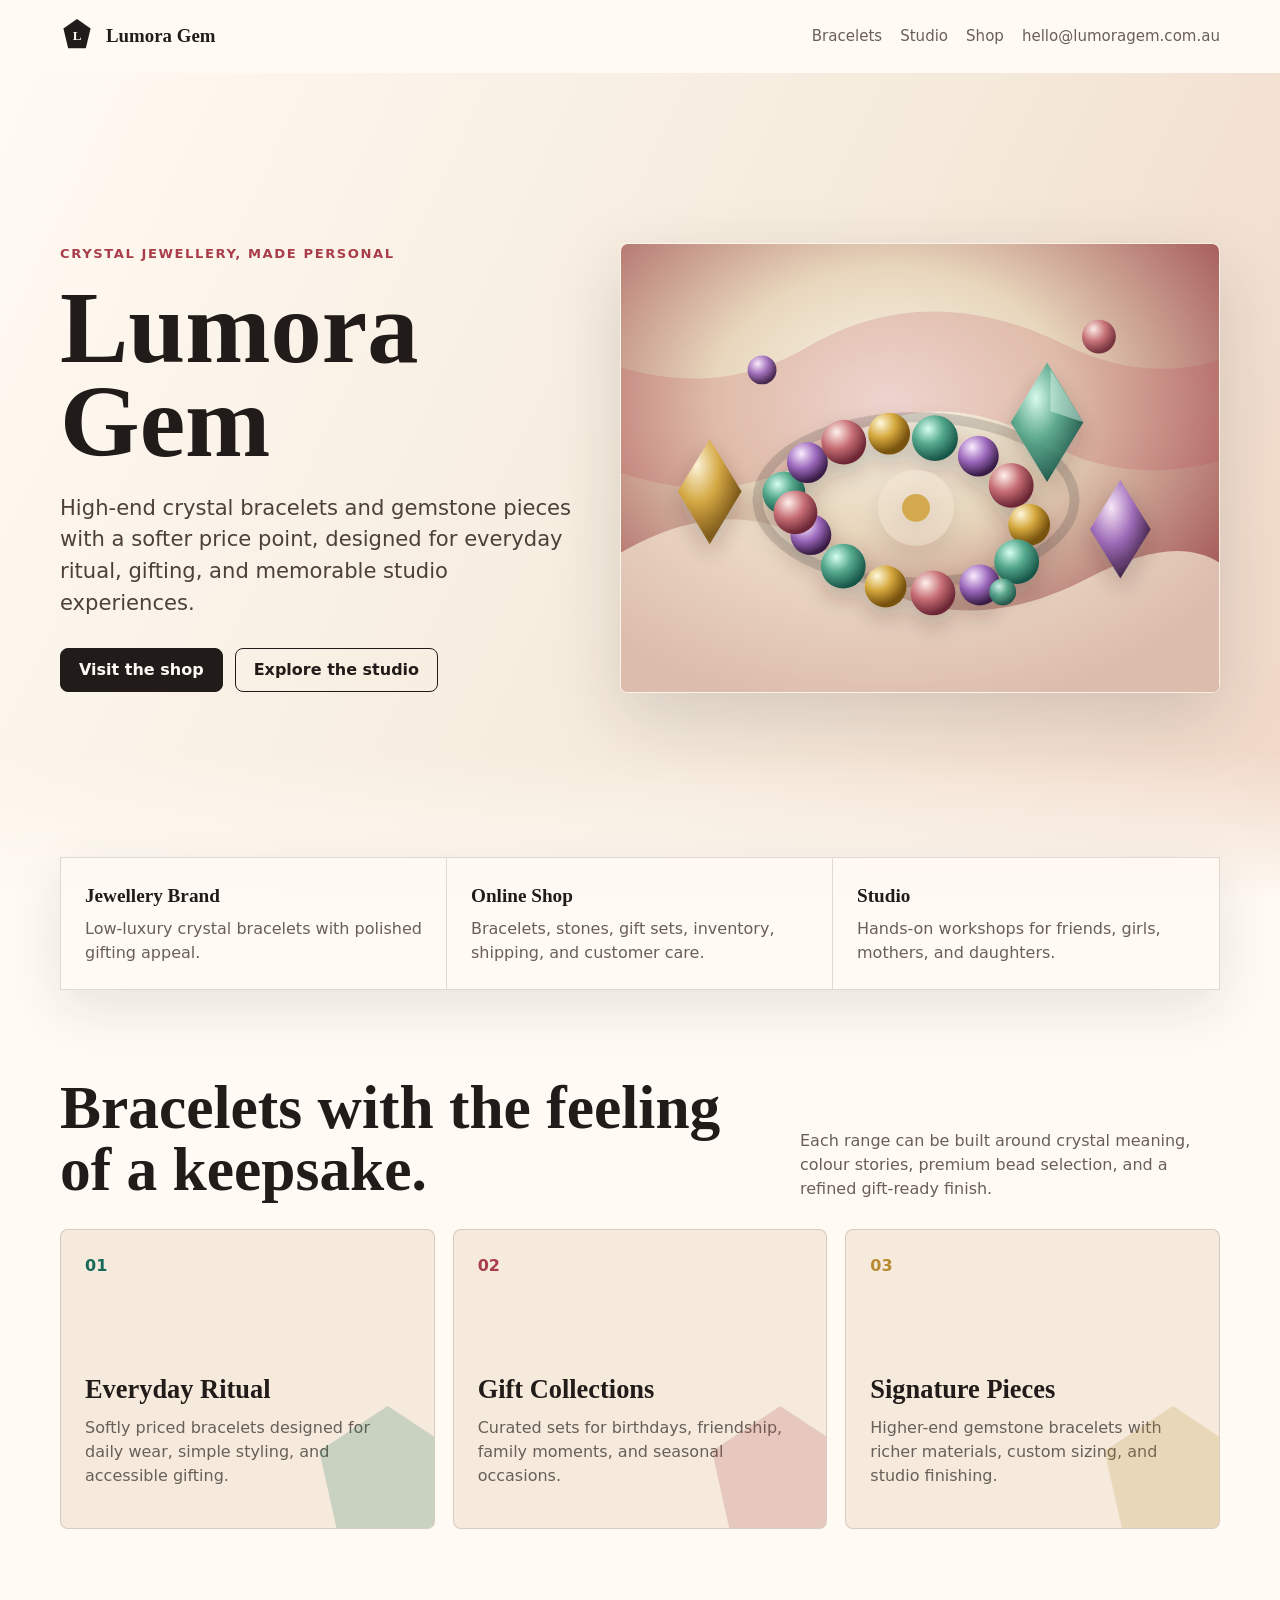
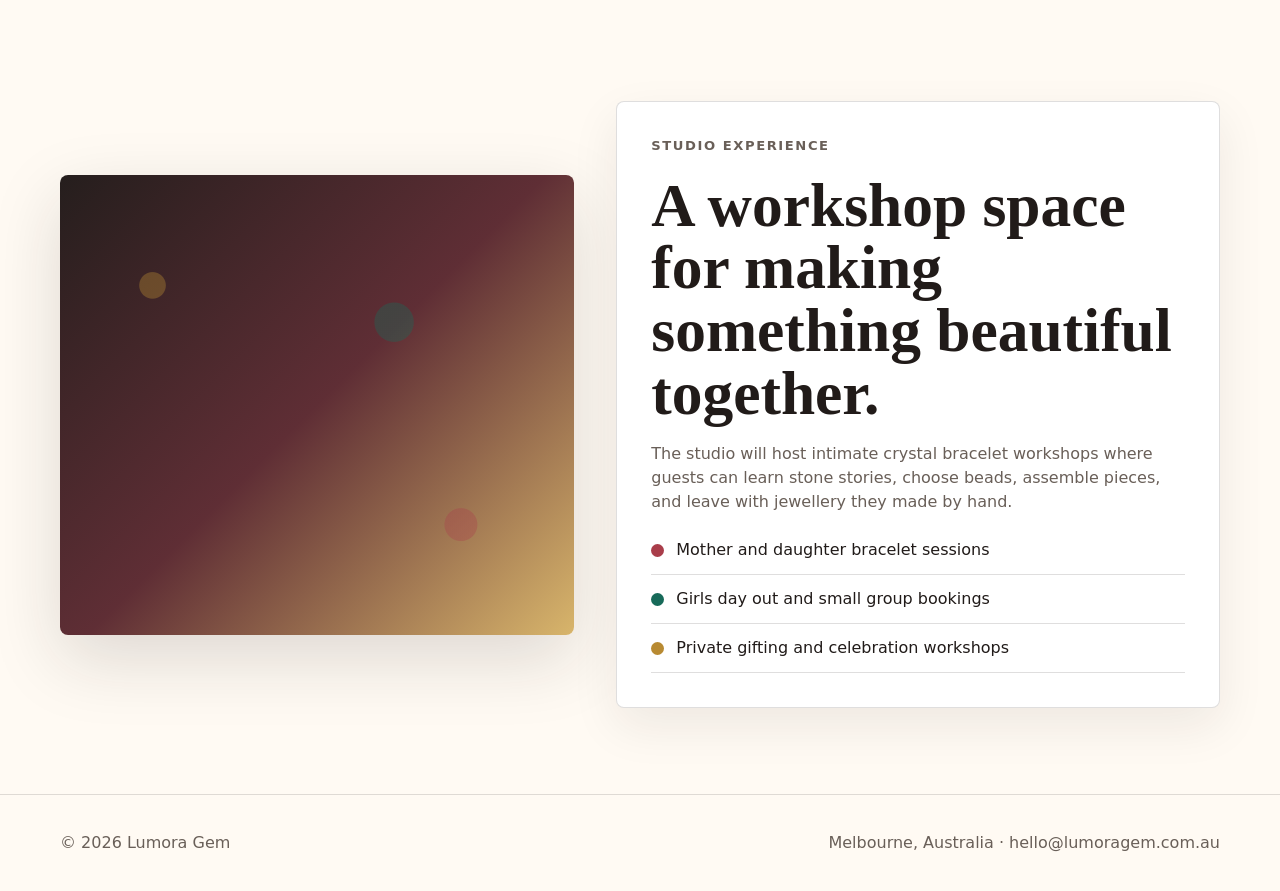
==== index.html @ 1166d008 "Create Lumora Gem static sites" ====
<!doctype html>
<html lang="en-AU">
  <head>
    <meta charset="utf-8">
    <meta name="viewport" content="width=device-width, initial-scale=1">
    <title>Lumora Gem | Crystal Bracelets and Gemstone Experiences</title>
    <meta name="description" content="Lumora Gem is a low-luxury crystal jewellery brand creating high-end crystal bracelets, gemstone gifts, and intimate studio experiences.">
    <link rel="canonical" href="https://lumoragem.com.au/">
    <meta property="og:title" content="Lumora Gem">
    <meta property="og:description" content="Crystal bracelets, gemstone gifts, and intimate studio experiences.">
    <meta property="og:type" content="website">
    <meta property="og:url" content="https://lumoragem.com.au/">
    <meta property="og:image" content="https://lumoragem.com.au/assets/lumora-visual.svg">
    <link rel="stylesheet" href="assets/site.css">
  </head>
  <body>
    <header class="site-header">
      <nav class="nav" aria-label="Primary navigation">
        <a class="brand" href="/">
          <span class="mark" aria-hidden="true">L</span>
          <span>Lumora Gem</span>
        </a>
        <div class="nav-links">
          <a href="#bracelets">Bracelets</a>
          <a href="#studio">Studio</a>
          <a href="https://shop.lumoragem.com.au">Shop</a>
          <a href="mailto:hello@lumoragem.com.au">hello@lumoragem.com.au</a>
        </div>
      </nav>
    </header>

    <main>
      <section class="hero">
        <div class="hero-inner">
          <div>
            <p class="eyebrow">Crystal jewellery, made personal</p>
            <h1>Lumora Gem</h1>
            <p class="lead">High-end crystal bracelets and gemstone pieces with a softer price point, designed for everyday ritual, gifting, and memorable studio experiences.</p>
            <div class="hero-actions">
              <a class="button" href="https://shop.lumoragem.com.au">Visit the shop</a>
              <a class="button secondary" href="https://studio.lumoragem.com.au">Explore the studio</a>
            </div>
          </div>
          <div class="hero-media" aria-label="Crystal bracelet visual">
            <img src="assets/lumora-visual.svg" alt="Crystal bracelets and gemstones arranged on silk">
          </div>
        </div>
      </section>

      <div class="feature-strip" aria-label="Business areas">
        <div class="feature">
          <strong>Jewellery Brand</strong>
          <span>Low-luxury crystal bracelets with polished gifting appeal.</span>
        </div>
        <div class="feature">
          <strong>Online Shop</strong>
          <span>Bracelets, stones, gift sets, inventory, shipping, and customer care.</span>
        </div>
        <div class="feature">
          <strong>Studio</strong>
          <span>Hands-on workshops for friends, girls, mothers, and daughters.</span>
        </div>
      </div>

      <section class="section" id="bracelets">
        <div class="section-header">
          <h2>Bracelets with the feeling of a keepsake.</h2>
          <p>Each range can be built around crystal meaning, colour stories, premium bead selection, and a refined gift-ready finish.</p>
        </div>
        <div class="grid-3">
          <article class="tile" style="--accent: var(--jade)">
            <span class="number">01</span>
            <div>
              <h3>Everyday Ritual</h3>
              <p>Softly priced bracelets designed for daily wear, simple styling, and accessible gifting.</p>
            </div>
          </article>
          <article class="tile" style="--accent: var(--rose)">
            <span class="number">02</span>
            <div>
              <h3>Gift Collections</h3>
              <p>Curated sets for birthdays, friendship, family moments, and seasonal occasions.</p>
            </div>
          </article>
          <article class="tile" style="--accent: var(--gold)">
            <span class="number">03</span>
            <div>
              <h3>Signature Pieces</h3>
              <p>Higher-end gemstone bracelets with richer materials, custom sizing, and studio finishing.</p>
            </div>
          </article>
        </div>
      </section>

      <section class="section split" id="studio">
        <div class="visual-band" aria-hidden="true"></div>
        <div class="panel">
          <p class="eyebrow">Studio experience</p>
          <h2>A workshop space for making something beautiful together.</h2>
          <p>The studio will host intimate crystal bracelet workshops where guests can learn stone stories, choose beads, assemble pieces, and leave with jewellery they made by hand.</p>
          <ul class="stone-list">
            <li><span class="dot" style="--accent: var(--rose)"></span>Mother and daughter bracelet sessions</li>
            <li><span class="dot" style="--accent: var(--jade)"></span>Girls day out and small group bookings</li>
            <li><span class="dot" style="--accent: var(--gold)"></span>Private gifting and celebration workshops</li>
          </ul>
        </div>
      </section>
    </main>

    <footer class="site-footer">
      <div class="footer-inner">
        <span>© 2026 Lumora Gem</span>
        <span>Melbourne, Australia · hello@lumoragem.com.au</span>
      </div>
    </footer>
  </body>
</html>
---- assets/site.css ----
:root {
  --ink: #211b19;
  --muted: #695f58;
  --paper: #fffaf3;
  --shell: #f5eadb;
  --rose: #a93d4a;
  --clay: #88473d;
  --jade: #176a59;
  --gold: #b88a32;
  --line: rgba(33, 27, 25, 0.14);
  --shadow: 0 24px 70px rgba(33, 27, 25, 0.15);
}

* {
  box-sizing: border-box;
}

html {
  scroll-behavior: smooth;
}

body {
  margin: 0;
  color: var(--ink);
  background: var(--paper);
  font-family: Inter, ui-sans-serif, system-ui, -apple-system, BlinkMacSystemFont, "Segoe UI", sans-serif;
  line-height: 1.5;
}

img {
  display: block;
  max-width: 100%;
}

a {
  color: inherit;
  text-decoration: none;
}

.site-header {
  position: sticky;
  top: 0;
  z-index: 10;
  border-bottom: 1px solid rgba(255, 250, 243, 0.45);
  background: rgba(255, 250, 243, 0.82);
  backdrop-filter: blur(18px);
}

.nav {
  width: min(1160px, calc(100% - 32px));
  min-height: 72px;
  margin: 0 auto;
  display: flex;
  align-items: center;
  justify-content: space-between;
  gap: 24px;
}

.brand {
  display: flex;
  align-items: center;
  gap: 12px;
  font-family: Georgia, "Times New Roman", serif;
  font-size: 1.18rem;
  letter-spacing: 0;
  font-weight: 700;
}

.mark {
  width: 34px;
  height: 34px;
  display: grid;
  place-items: center;
  color: var(--paper);
  background: var(--ink);
  clip-path: polygon(50% 0, 90% 28%, 76% 86%, 24% 86%, 10% 28%);
  font-size: 0.82rem;
}

.nav-links {
  display: flex;
  align-items: center;
  gap: 18px;
  color: var(--muted);
  font-size: 0.94rem;
}

.nav-links a:hover {
  color: var(--rose);
}

.button {
  min-height: 44px;
  display: inline-flex;
  align-items: center;
  justify-content: center;
  gap: 10px;
  padding: 0 18px;
  border: 1px solid var(--ink);
  border-radius: 8px;
  background: var(--ink);
  color: var(--paper);
  font-weight: 700;
  line-height: 1;
}

.button.secondary {
  background: transparent;
  color: var(--ink);
}

.button:hover {
  transform: translateY(-1px);
}

.hero {
  min-height: calc(100svh - 72px);
  display: grid;
  align-items: center;
  position: relative;
  overflow: hidden;
  background: linear-gradient(115deg, #fffaf3 0%, #f5eadb 58%, #f0d7c7 100%);
}

.hero::after {
  content: "";
  position: absolute;
  inset: auto 0 0;
  height: 18%;
  background: linear-gradient(180deg, rgba(255, 250, 243, 0), var(--paper));
  pointer-events: none;
}

.hero-inner {
  width: min(1160px, calc(100% - 32px));
  margin: 0 auto;
  display: grid;
  grid-template-columns: minmax(0, 0.92fr) minmax(320px, 1.08fr);
  gap: 48px;
  align-items: center;
  padding: 52px 0 90px;
  position: relative;
  z-index: 1;
}

.eyebrow {
  margin: 0 0 18px;
  color: var(--rose);
  font-size: 0.82rem;
  text-transform: uppercase;
  letter-spacing: 0.12em;
  font-weight: 800;
}

h1,
h2,
h3,
p {
  margin-top: 0;
}

h1 {
  max-width: 760px;
  margin-bottom: 22px;
  font-family: Georgia, "Times New Roman", serif;
  font-size: clamp(3.1rem, 8vw, 6.7rem);
  line-height: 0.92;
  letter-spacing: 0;
}

.lead {
  max-width: 650px;
  margin-bottom: 30px;
  color: #4d403b;
  font-size: clamp(1.06rem, 2vw, 1.32rem);
}

.hero-actions {
  display: flex;
  flex-wrap: wrap;
  gap: 12px;
}

.hero-media {
  align-self: stretch;
  min-height: 540px;
  display: grid;
  align-items: center;
  position: relative;
}

.hero-media img {
  width: 100%;
  border-radius: 8px;
  box-shadow: var(--shadow);
  border: 1px solid rgba(255, 250, 243, 0.62);
}

.feature-strip {
  width: min(1160px, calc(100% - 32px));
  margin: -44px auto 0;
  position: relative;
  z-index: 2;
  display: grid;
  grid-template-columns: repeat(3, minmax(0, 1fr));
  border: 1px solid var(--line);
  background: rgba(255, 250, 243, 0.92);
  box-shadow: 0 18px 54px rgba(33, 27, 25, 0.1);
}

.feature {
  padding: 24px;
  border-right: 1px solid var(--line);
}

.feature:last-child {
  border-right: 0;
}

.feature strong {
  display: block;
  margin-bottom: 6px;
  font-family: Georgia, "Times New Roman", serif;
  font-size: 1.2rem;
}

.feature span {
  color: var(--muted);
}

.section {
  width: min(1160px, calc(100% - 32px));
  margin: 0 auto;
  padding: 86px 0;
}

.section-header {
  display: flex;
  align-items: end;
  justify-content: space-between;
  gap: 24px;
  margin-bottom: 28px;
}

.section h2 {
  max-width: 720px;
  margin-bottom: 0;
  font-family: Georgia, "Times New Roman", serif;
  font-size: clamp(2rem, 4.8vw, 4rem);
  line-height: 1.02;
  letter-spacing: 0;
}

.section-header p {
  max-width: 420px;
  margin-bottom: 0;
  color: var(--muted);
}

.grid-3 {
  display: grid;
  grid-template-columns: repeat(3, minmax(0, 1fr));
  gap: 18px;
}

.tile {
  min-height: 300px;
  padding: 24px;
  border: 1px solid var(--line);
  border-radius: 8px;
  background: var(--shell);
  display: flex;
  flex-direction: column;
  justify-content: space-between;
  overflow: hidden;
  position: relative;
}

.tile::after {
  content: "";
  position: absolute;
  width: 180px;
  height: 180px;
  right: -44px;
  bottom: -58px;
  background: color-mix(in srgb, var(--accent), transparent 24%);
  clip-path: polygon(50% 0, 88% 25%, 73% 92%, 27% 92%, 12% 25%);
  opacity: 0.26;
}

.tile h3 {
  margin-bottom: 12px;
  font-family: Georgia, "Times New Roman", serif;
  font-size: 1.65rem;
  line-height: 1.05;
}

.tile p {
  color: var(--muted);
}

.tile .number {
  color: var(--accent);
  font-weight: 900;
}

.split {
  display: grid;
  grid-template-columns: 0.92fr 1.08fr;
  gap: 42px;
  align-items: center;
}

.panel {
  padding: 34px;
  border: 1px solid var(--line);
  border-radius: 8px;
  background: #ffffff;
  box-shadow: 0 18px 48px rgba(33, 27, 25, 0.08);
}

.panel h2 {
  margin-bottom: 18px;
}

.panel p,
.placeholder-copy p {
  color: var(--muted);
}

.stone-list {
  display: grid;
  gap: 12px;
  margin: 24px 0 0;
  padding: 0;
  list-style: none;
}

.stone-list li {
  display: flex;
  align-items: center;
  gap: 12px;
  padding-bottom: 12px;
  border-bottom: 1px solid var(--line);
}

.dot {
  width: 13px;
  height: 13px;
  flex: 0 0 13px;
  border-radius: 99px;
  background: var(--accent);
}

.visual-band {
  min-height: 460px;
  border-radius: 8px;
  background:
    radial-gradient(circle at 18% 24%, rgba(183, 138, 50, 0.38) 0 0.8rem, transparent 0.86rem),
    radial-gradient(circle at 65% 32%, rgba(23, 106, 89, 0.36) 0 1.2rem, transparent 1.26rem),
    radial-gradient(circle at 78% 76%, rgba(169, 61, 74, 0.34) 0 1rem, transparent 1.06rem),
    linear-gradient(135deg, #251e1d, #5f2e35 50%, #d8b56b);
  box-shadow: var(--shadow);
}

.placeholder-hero {
  min-height: 100svh;
  display: grid;
  align-items: center;
  background: linear-gradient(115deg, #fffaf3 0%, #f5eadb 52%, #efd3c0 100%);
}

.placeholder-inner {
  width: min(1120px, calc(100% - 32px));
  margin: 0 auto;
  display: grid;
  grid-template-columns: minmax(0, 1fr) minmax(320px, 0.95fr);
  gap: 46px;
  align-items: center;
  padding: 86px 0;
}

.placeholder-copy h1 {
  margin-bottom: 20px;
}

.status {
  display: inline-flex;
  align-items: center;
  gap: 10px;
  min-height: 38px;
  padding: 0 13px;
  border: 1px solid rgba(169, 61, 74, 0.24);
  border-radius: 999px;
  color: var(--rose);
  background: rgba(255, 250, 243, 0.72);
  font-weight: 800;
  font-size: 0.84rem;
  text-transform: uppercase;
  letter-spacing: 0.1em;
}

.coming-card {
  border: 1px solid var(--line);
  border-radius: 8px;
  background: rgba(255, 250, 243, 0.7);
  box-shadow: var(--shadow);
  overflow: hidden;
}

.coming-card img {
  width: 100%;
  aspect-ratio: 4 / 3;
  object-fit: cover;
}

.coming-card .caption {
  padding: 22px;
  color: var(--muted);
}

.site-footer {
  padding: 36px 0;
  border-top: 1px solid var(--line);
  color: var(--muted);
}

.footer-inner {
  width: min(1160px, calc(100% - 32px));
  margin: 0 auto;
  display: flex;
  justify-content: space-between;
  gap: 16px;
  flex-wrap: wrap;
}

@media (max-width: 860px) {
  .nav {
    min-height: 64px;
  }

  .nav-links {
    display: none;
  }

  .hero-inner,
  .placeholder-inner,
  .split {
    grid-template-columns: 1fr;
  }

  .hero {
    min-height: auto;
  }

  .hero-inner {
    padding: 44px 0 78px;
  }

  .hero-media {
    min-height: 0;
  }

  .feature-strip,
  .grid-3 {
    grid-template-columns: 1fr;
  }

  .feature {
    border-right: 0;
    border-bottom: 1px solid var(--line);
  }

  .feature:last-child {
    border-bottom: 0;
  }

  .section-header {
    display: block;
  }

  .section-header p {
    margin-top: 14px;
  }
}

@media (max-width: 520px) {
  .hero-actions,
  .button {
    width: 100%;
  }

  .section {
    padding: 64px 0;
  }

  .panel {
    padding: 24px;
  }
}
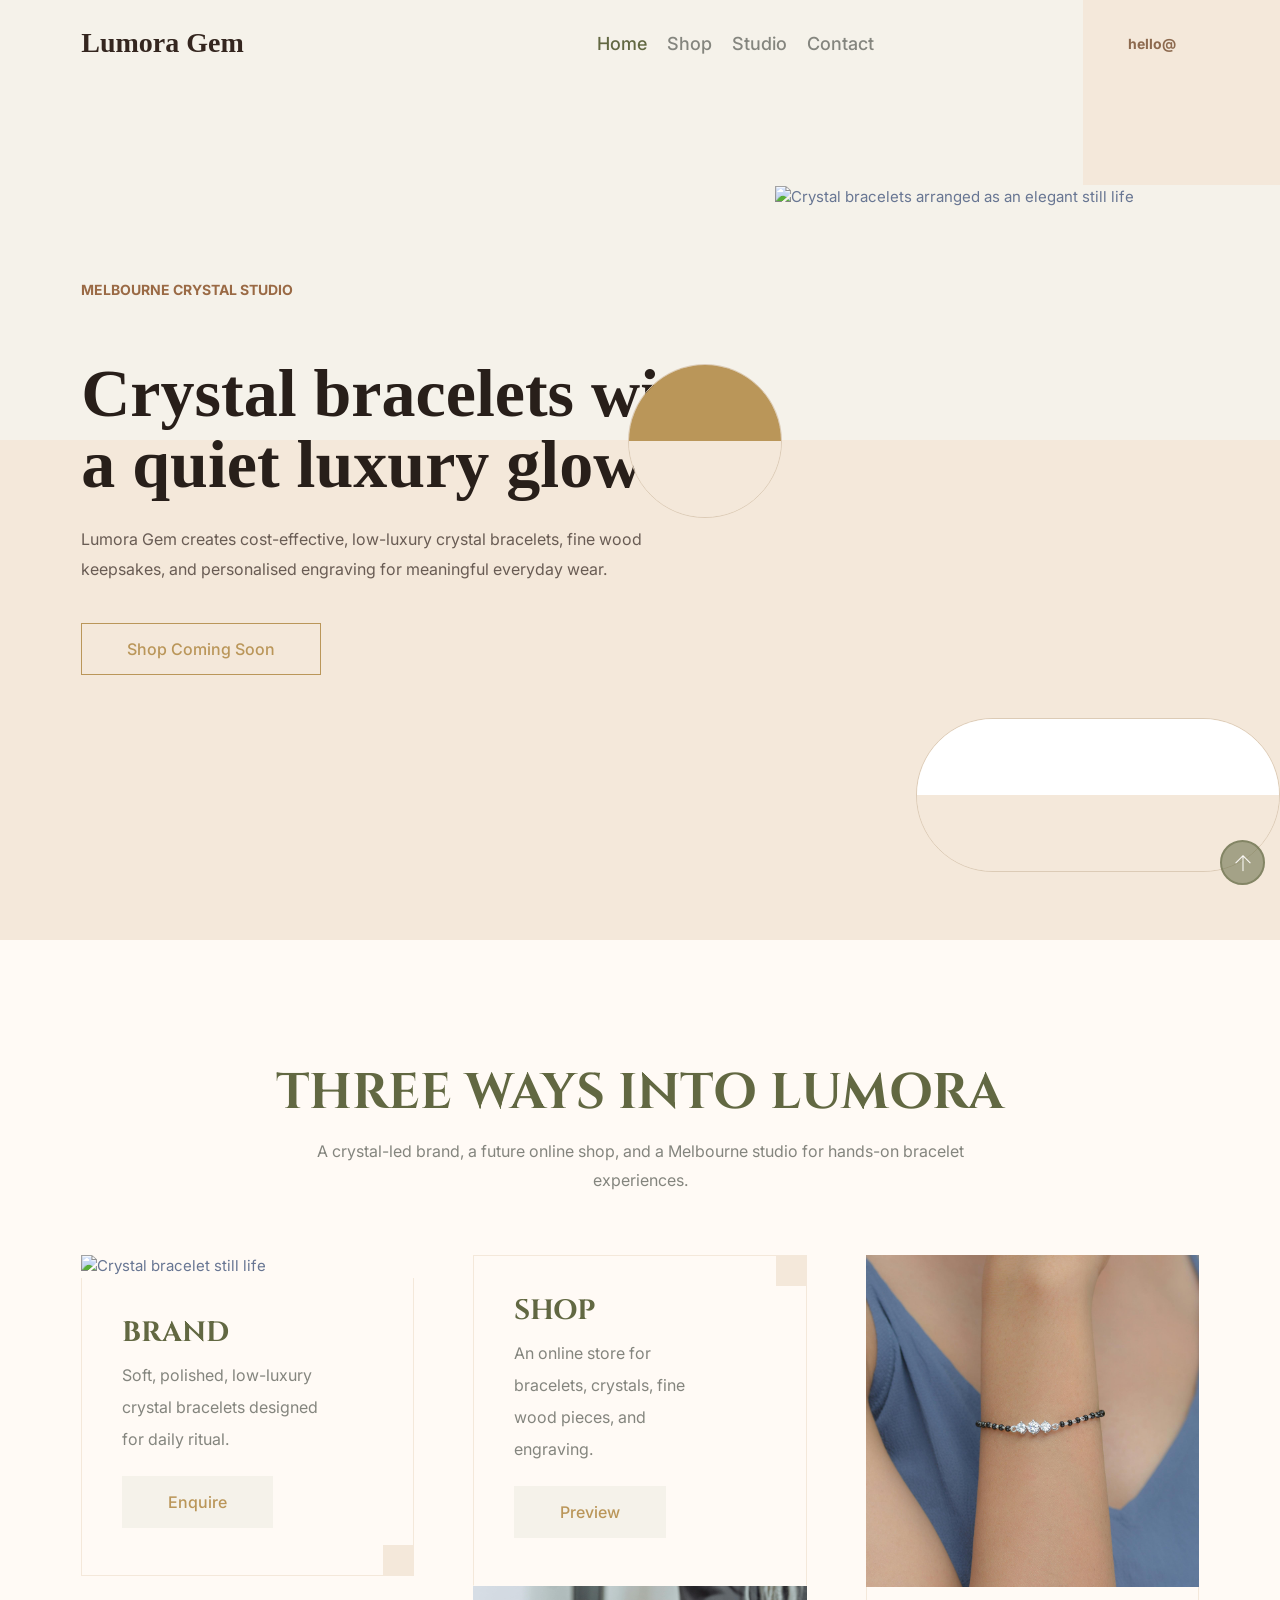
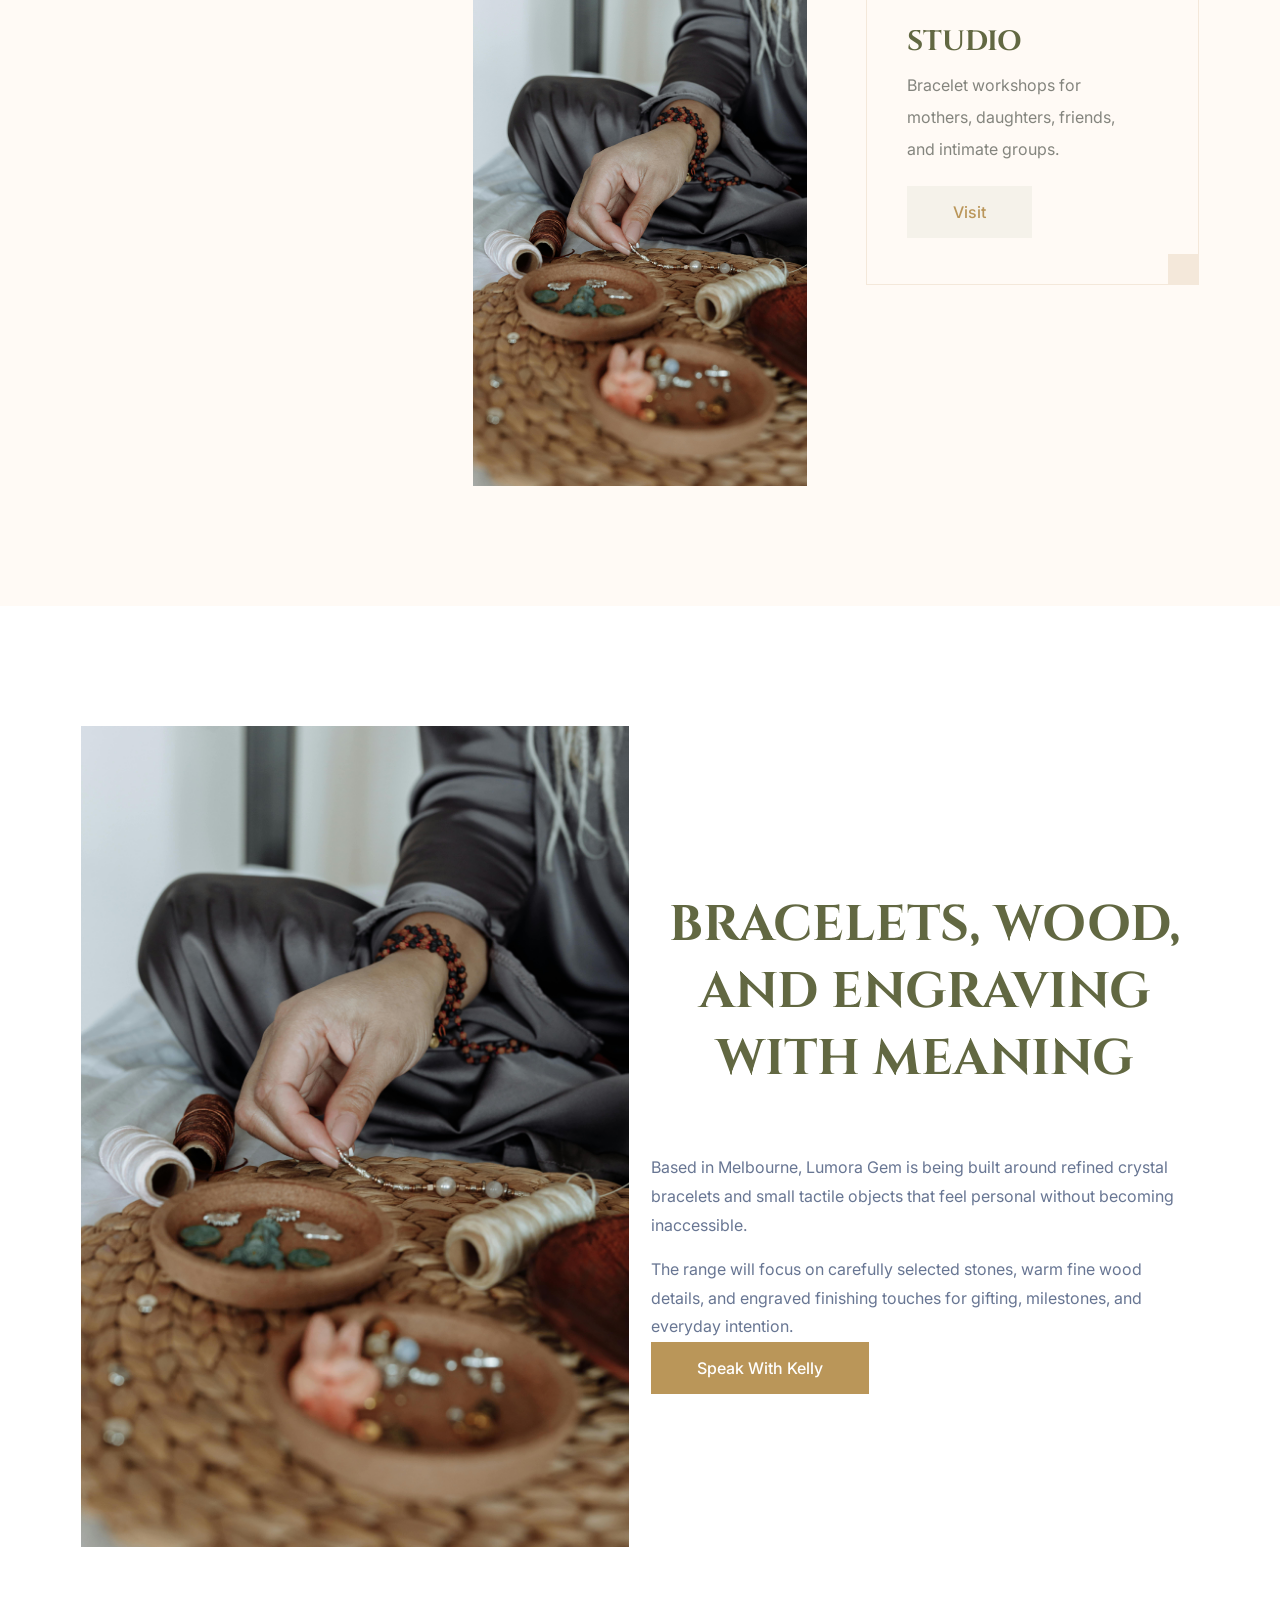
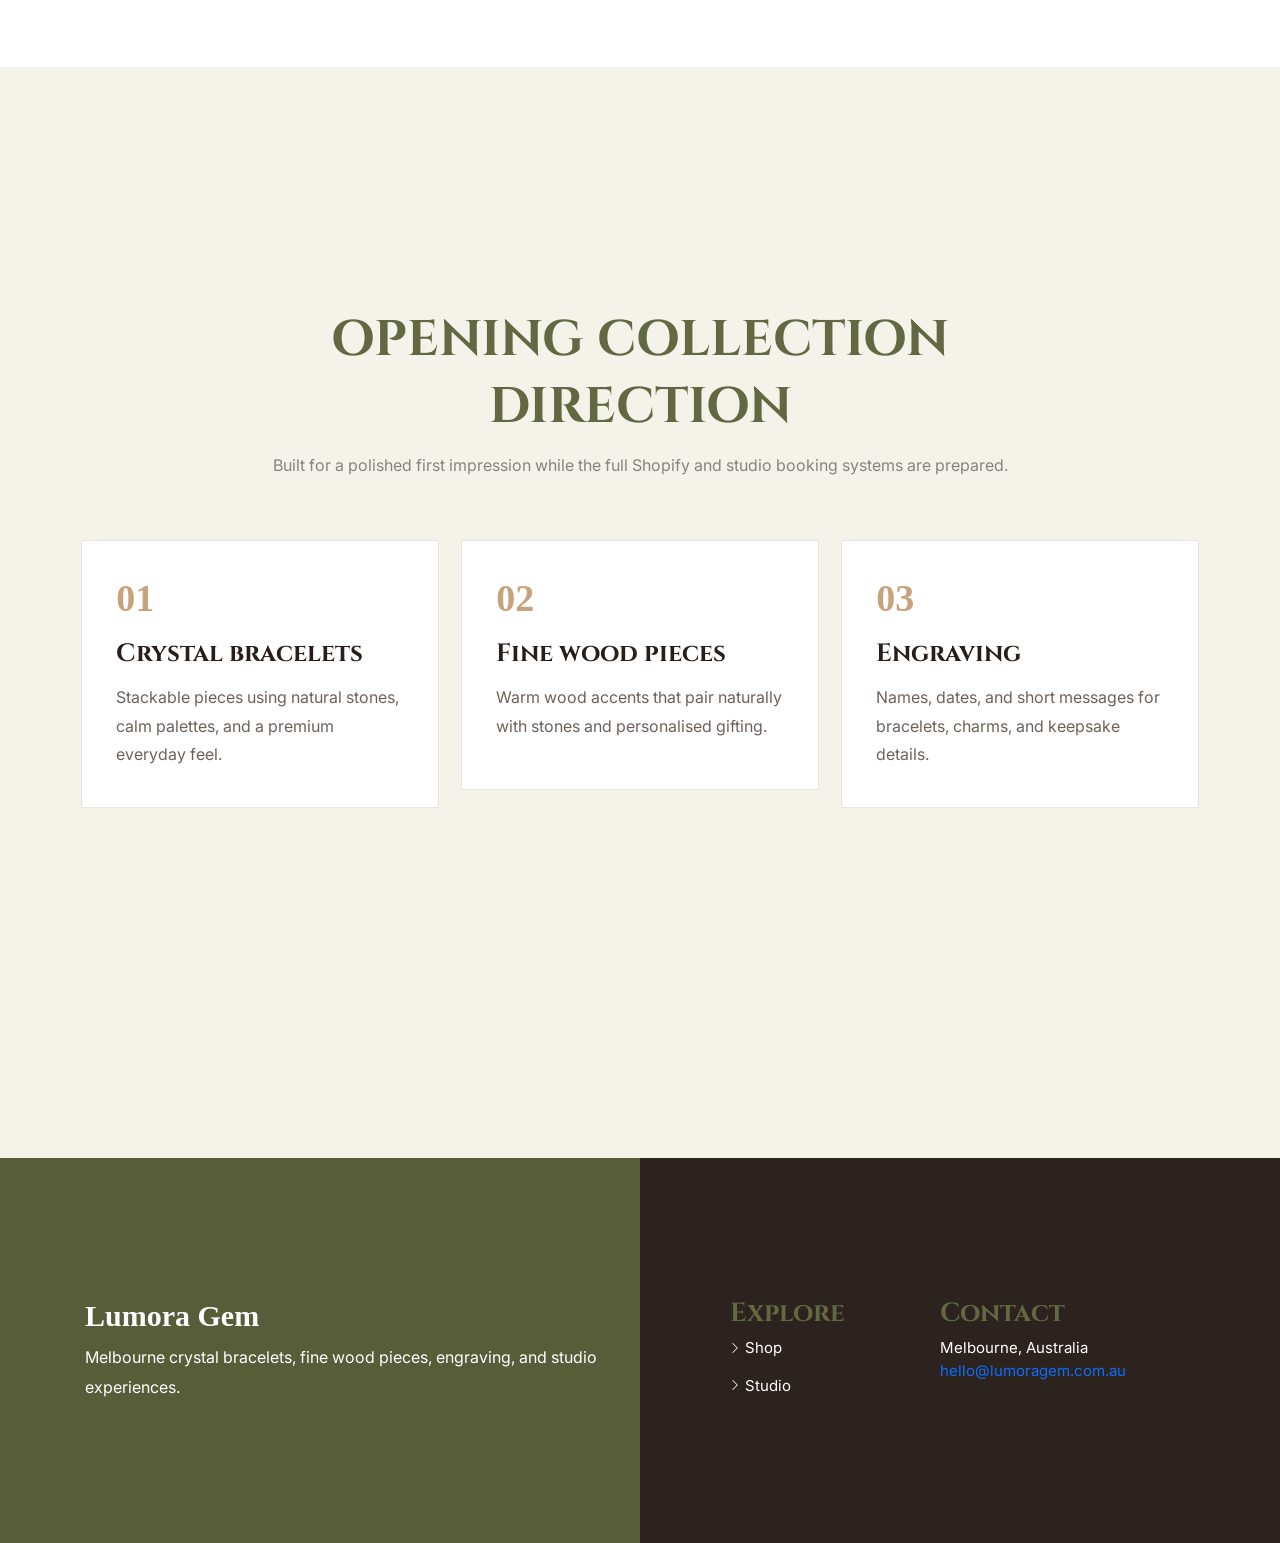
==== commit 9443e378: "Apply Jowenly Lumora landing page" ====
--- a/index.html
+++ b/index.html
@@ -1,117 +1,250 @@
-<!doctype html>
-<html lang="en-AU">
-  <head>
+<!DOCTYPE html>
+<html lang="en">
+
+<head>
     <meta charset="utf-8">
+    <meta http-equiv="X-UA-Compatible" content="IE=edge">
     <meta name="viewport" content="width=device-width, initial-scale=1">
-    <title>Lumora Gem | Crystal Bracelets and Gemstone Experiences</title>
-    <meta name="description" content="Lumora Gem is a low-luxury crystal jewellery brand creating high-end crystal bracelets, gemstone gifts, and intimate studio experiences.">
-    <link rel="canonical" href="https://lumoragem.com.au/">
-    <meta property="og:title" content="Lumora Gem">
-    <meta property="og:description" content="Crystal bracelets, gemstone gifts, and intimate studio experiences.">
-    <meta property="og:type" content="website">
-    <meta property="og:url" content="https://lumoragem.com.au/">
-    <meta property="og:image" content="https://lumoragem.com.au/assets/lumora-visual.svg">
-    <link rel="stylesheet" href="assets/site.css">
-  </head>
-  <body>
-    <header class="site-header">
-      <nav class="nav" aria-label="Primary navigation">
-        <a class="brand" href="/">
-          <span class="mark" aria-hidden="true">L</span>
-          <span>Lumora Gem</span>
-        </a>
-        <div class="nav-links">
-          <a href="#bracelets">Bracelets</a>
-          <a href="#studio">Studio</a>
-          <a href="https://shop.lumoragem.com.au">Shop</a>
-          <a href="mailto:hello@lumoragem.com.au">hello@lumoragem.com.au</a>
-        </div>
-      </nav>
-    </header>
-
-    <main>
-      <section class="hero">
-        <div class="hero-inner">
-          <div>
-            <p class="eyebrow">Crystal jewellery, made personal</p>
-            <h1>Lumora Gem</h1>
-            <p class="lead">High-end crystal bracelets and gemstone pieces with a softer price point, designed for everyday ritual, gifting, and memorable studio experiences.</p>
-            <div class="hero-actions">
-              <a class="button" href="https://shop.lumoragem.com.au">Visit the shop</a>
-              <a class="button secondary" href="https://studio.lumoragem.com.au">Explore the studio</a>
-            </div>
-          </div>
-          <div class="hero-media" aria-label="Crystal bracelet visual">
-            <img src="assets/lumora-visual.svg" alt="Crystal bracelets and gemstones arranged on silk">
-          </div>
-        </div>
-      </section>
-
-      <div class="feature-strip" aria-label="Business areas">
-        <div class="feature">
-          <strong>Jewellery Brand</strong>
-          <span>Low-luxury crystal bracelets with polished gifting appeal.</span>
-        </div>
-        <div class="feature">
-          <strong>Online Shop</strong>
-          <span>Bracelets, stones, gift sets, inventory, shipping, and customer care.</span>
-        </div>
-        <div class="feature">
-          <strong>Studio</strong>
-          <span>Hands-on workshops for friends, girls, mothers, and daughters.</span>
-        </div>
-      </div>
-
-      <section class="section" id="bracelets">
-        <div class="section-header">
-          <h2>Bracelets with the feeling of a keepsake.</h2>
-          <p>Each range can be built around crystal meaning, colour stories, premium bead selection, and a refined gift-ready finish.</p>
-        </div>
-        <div class="grid-3">
-          <article class="tile" style="--accent: var(--jade)">
-            <span class="number">01</span>
-            <div>
-              <h3>Everyday Ritual</h3>
-              <p>Softly priced bracelets designed for daily wear, simple styling, and accessible gifting.</p>
-            </div>
-          </article>
-          <article class="tile" style="--accent: var(--rose)">
-            <span class="number">02</span>
-            <div>
-              <h3>Gift Collections</h3>
-              <p>Curated sets for birthdays, friendship, family moments, and seasonal occasions.</p>
-            </div>
-          </article>
-          <article class="tile" style="--accent: var(--gold)">
-            <span class="number">03</span>
-            <div>
-              <h3>Signature Pieces</h3>
-              <p>Higher-end gemstone bracelets with richer materials, custom sizing, and studio finishing.</p>
-            </div>
-          </article>
-        </div>
-      </section>
-
-      <section class="section split" id="studio">
-        <div class="visual-band" aria-hidden="true"></div>
-        <div class="panel">
-          <p class="eyebrow">Studio experience</p>
-          <h2>A workshop space for making something beautiful together.</h2>
-          <p>The studio will host intimate crystal bracelet workshops where guests can learn stone stories, choose beads, assemble pieces, and leave with jewellery they made by hand.</p>
-          <ul class="stone-list">
-            <li><span class="dot" style="--accent: var(--rose)"></span>Mother and daughter bracelet sessions</li>
-            <li><span class="dot" style="--accent: var(--jade)"></span>Girls day out and small group bookings</li>
-            <li><span class="dot" style="--accent: var(--gold)"></span>Private gifting and celebration workshops</li>
-          </ul>
-        </div>
-      </section>
-    </main>
-
-    <footer class="site-footer">
-      <div class="footer-inner">
-        <span>© 2026 Lumora Gem</span>
-        <span>Melbourne, Australia · hello@lumoragem.com.au</span>
-      </div>
-    </footer>
-  </body>
+    <meta name="description" content="Lumora Gem is a Melbourne crystal bracelet and gemstone studio creating low-luxury bracelets, fine wood pieces, and personalised engraving.">
+    <link rel="shortcut icon" type="image/png" href="assets/images/favicon.png">
+    <title>Lumora Gem | Melbourne Crystal Bracelets</title>
+    <link href="assets/css/themify-icons.css" rel="stylesheet">
+    <link href="assets/css/flaticon_jowenly.css" rel="stylesheet">
+    <link href="assets/css/bootstrap.min.css" rel="stylesheet">
+    <link href="assets/css/animate.css" rel="stylesheet">
+    <link href="assets/css/owl.carousel.css" rel="stylesheet">
+    <link href="assets/css/owl.theme.css" rel="stylesheet">
+    <link href="assets/css/slick.css" rel="stylesheet">
+    <link href="assets/css/slick-theme.css" rel="stylesheet">
+    <link href="assets/css/swiper.min.css" rel="stylesheet">
+    <link href="assets/css/owl.transitions.css" rel="stylesheet">
+    <link href="assets/css/jquery.fancybox.css" rel="stylesheet">
+    <link href="assets/css/odometer-theme-default.css" rel="stylesheet">
+    <link href="assets/sass/style.css" rel="stylesheet">
+    <link href="assets/css/lumora-custom.css" rel="stylesheet">
+</head>
+
+<body>
+    <div class="page-wrapper lumora-page">
+        <header id="header">
+            <div class="wpo-site-header">
+                <nav class="navigation navbar navbar-expand-lg navbar-light">
+                    <div class="container">
+                        <div class="row align-items-center">
+                            <div class="col-lg-3 col-md-3 col-3 d-lg-none dl-block">
+                                <div class="mobail-menu">
+                                    <button type="button" class="navbar-toggler open-btn">
+                                        <span class="sr-only">Toggle navigation</span>
+                                        <span class="icon-bar first-angle"></span>
+                                        <span class="icon-bar middle-angle"></span>
+                                        <span class="icon-bar last-angle"></span>
+                                    </button>
+                                </div>
+                            </div>
+                            <div class="col-lg-3 col-md-6 col-6">
+                                <div class="navbar-header">
+                                    <a class="navbar-brand lumora-brand" href="/">Lumora Gem</a>
+                                </div>
+                            </div>
+                            <div class="col-lg-7 col-md-1 col-1">
+                                <div id="navbar" class="collapse navbar-collapse navigation-holder">
+                                    <button class="menu-close"><i class="ti-close"></i></button>
+                                    <ul class="nav navbar-nav mb-2 mb-lg-0">
+                                        <li><a class="active" href="/">Home</a></li>
+                                        <li><a href="https://shop.lumoragem.com.au">Shop</a></li>
+                                        <li><a href="https://studio.lumoragem.com.au">Studio</a></li>
+                                        <li><a href="mailto:hello@lumoragem.com.au">Contact</a></li>
+                                    </ul>
+                                </div>
+                            </div>
+                            <div class="col-lg-2 col-md-2 col-2">
+                                <div class="header-right">
+                                    <a class="lumora-header-link" href="mailto:hello@lumoragem.com.au">hello@</a>
+                                </div>
+                            </div>
+                        </div>
+                    </div>
+                </nav>
+            </div>
+        </header>
+
+        <section class="static-hero lumora-hero">
+            <div class="hero-inner">
+                <div class="container">
+                    <div class="hero-content">
+                        <span class="lumora-kicker">Melbourne crystal studio</span>
+                        <h1 class="title">Crystal bracelets with a quiet luxury glow</h1>
+                        <p>Lumora Gem creates cost-effective, low-luxury crystal bracelets, fine wood keepsakes, and personalised engraving for meaningful everyday wear.</p>
+                        <a href="https://shop.lumoragem.com.au" class="theme-btn">Shop coming soon</a>
+                    </div>
+                    <div class="hero-img">
+                        <div class="image">
+                            <img src="assets/images/lumora/hero.jpg" alt="Crystal bracelets arranged as an elegant still life">
+                        </div>
+                        <div class="shape-box-on"></div>
+                        <div class="shape-box-two"></div>
+                    </div>
+                </div>
+            </div>
+            <div class="sider-img-on">
+                <img src="assets/images/lumora/blue.jpg" alt="Blue natural stone bracelet">
+            </div>
+            <div class="sider-img-two">
+                <img src="assets/images/lumora/wrist.jpg" alt="Woman wearing stacked bracelets">
+            </div>
+        </section>
+
+        <section class="wpo-collection-section section-padding">
+            <div class="container">
+                <div class="row justify-content-center">
+                    <div class="col-lg-8 col-12">
+                        <div class="wpo-section-title">
+                            <h2>Three ways into Lumora</h2>
+                            <p>A crystal-led brand, a future online shop, and a Melbourne studio for hands-on bracelet experiences.</p>
+                        </div>
+                    </div>
+                </div>
+                <div class="collection-wrap">
+                    <div class="row">
+                        <div class="col col-lg-4 col-md-6 col-12">
+                            <div class="collection-item">
+                                <div class="images">
+                                    <img src="assets/images/lumora/hero.jpg" alt="Crystal bracelet still life">
+                                </div>
+                                <div class="content">
+                                    <h2><a href="/">Brand</a></h2>
+                                    <p>Soft, polished, low-luxury crystal bracelets designed for daily ritual.</p>
+                                    <a href="mailto:hello@lumoragem.com.au" class="theme-btn">Enquire</a>
+                                </div>
+                            </div>
+                        </div>
+                        <div class="col col-lg-4 col-md-6 col-12">
+                            <div class="collection-item">
+                                <div class="content">
+                                    <h2><a href="https://shop.lumoragem.com.au">Shop</a></h2>
+                                    <p>An online store for bracelets, crystals, fine wood pieces, and engraving.</p>
+                                    <a href="https://shop.lumoragem.com.au" class="theme-btn">Preview</a>
+                                </div>
+                                <div class="images">
+                                    <img src="assets/images/lumora/blue.jpg" alt="Natural stone bracelet">
+                                </div>
+                            </div>
+                        </div>
+                        <div class="col col-lg-4 col-md-6 col-12">
+                            <div class="collection-item">
+                                <div class="images">
+                                    <img src="assets/images/lumora/wrist.jpg" alt="Bracelets worn on a wrist">
+                                </div>
+                                <div class="content">
+                                    <h2><a href="https://studio.lumoragem.com.au">Studio</a></h2>
+                                    <p>Bracelet workshops for mothers, daughters, friends, and intimate groups.</p>
+                                    <a href="https://studio.lumoragem.com.au" class="theme-btn">Visit</a>
+                                </div>
+                            </div>
+                        </div>
+                    </div>
+                </div>
+            </div>
+        </section>
+
+        <section class="wpo-about-section section-padding lumora-about">
+            <div class="container">
+                <div class="row align-items-center">
+                    <div class="col-lg-6 col-12">
+                        <div class="wpo-about-img">
+                            <img src="assets/images/lumora/blue.jpg" alt="Handmade natural stone bracelet">
+                        </div>
+                    </div>
+                    <div class="col-lg-6 col-12">
+                        <div class="wpo-about-text">
+                            <div class="wpo-section-title">
+                                <h2>Bracelets, wood, and engraving with meaning</h2>
+                            </div>
+                            <p>Based in Melbourne, Lumora Gem is being built around refined crystal bracelets and small tactile objects that feel personal without becoming inaccessible.</p>
+                            <p>The range will focus on carefully selected stones, warm fine wood details, and engraved finishing touches for gifting, milestones, and everyday intention.</p>
+                            <a href="mailto:kelly@lumoragem.com.au" class="theme-btn">Speak with Kelly</a>
+                        </div>
+                    </div>
+                </div>
+            </div>
+        </section>
+
+        <section class="wpo-new-arrival-section section-padding lumora-notes">
+            <div class="container">
+                <div class="row justify-content-center">
+                    <div class="col-lg-8 col-12">
+                        <div class="wpo-section-title">
+                            <h2>Opening collection direction</h2>
+                            <p>Built for a polished first impression while the full Shopify and studio booking systems are prepared.</p>
+                        </div>
+                    </div>
+                </div>
+                <div class="row">
+                    <div class="col-lg-4 col-md-6 col-12">
+                        <div class="lumora-note">
+                            <span>01</span>
+                            <h3>Crystal bracelets</h3>
+                            <p>Stackable pieces using natural stones, calm palettes, and a premium everyday feel.</p>
+                        </div>
+                    </div>
+                    <div class="col-lg-4 col-md-6 col-12">
+                        <div class="lumora-note">
+                            <span>02</span>
+                            <h3>Fine wood pieces</h3>
+                            <p>Warm wood accents that pair naturally with stones and personalised gifting.</p>
+                        </div>
+                    </div>
+                    <div class="col-lg-4 col-md-6 col-12">
+                        <div class="lumora-note">
+                            <span>03</span>
+                            <h3>Engraving</h3>
+                            <p>Names, dates, and short messages for bracelets, charms, and keepsake details.</p>
+                        </div>
+                    </div>
+                </div>
+            </div>
+        </section>
+
+        <footer class="wpo-site-footer lumora-footer">
+            <div class="wpo-upper-footer">
+                <div class="container">
+                    <div class="row">
+                        <div class="col col-lg-6 col-md-6 col-12">
+                            <div class="widget about-widget">
+                                <h2 class="lumora-footer-brand">Lumora Gem</h2>
+                                <p>Melbourne crystal bracelets, fine wood pieces, engraving, and studio experiences.</p>
+                            </div>
+                        </div>
+                        <div class="col col-lg-3 col-md-6 col-12">
+                            <div class="widget link-widget">
+                                <h3>Explore</h3>
+                                <ul>
+                                    <li><a href="https://shop.lumoragem.com.au">Shop</a></li>
+                                    <li><a href="https://studio.lumoragem.com.au">Studio</a></li>
+                                </ul>
+                            </div>
+                        </div>
+                        <div class="col col-lg-3 col-md-6 col-12">
+                            <div class="widget wpo-contact-widget">
+                                <h3>Contact</h3>
+                                <ul>
+                                    <li>Melbourne, Australia</li>
+                                    <li><a href="mailto:hello@lumoragem.com.au">hello@lumoragem.com.au</a></li>
+                                </ul>
+                            </div>
+                        </div>
+                    </div>
+                </div>
+            </div>
+        </footer>
+    </div>
+
+    <script src="assets/js/jquery.min.js"></script>
+    <script src="assets/js/bootstrap.bundle.min.js"></script>
+    <script src="assets/js/modernizr.custom.js"></script>
+    <script src="assets/js/jquery.dlmenu.js"></script>
+    <script src="assets/js/jquery-plugin-collection.js"></script>
+    <script src="assets/js/script.js"></script>
+</body>
+
 </html>
--- a/assets/css/themify-icons.css
+++ b/assets/css/themify-icons.css
@@ -0,0 +1,1081 @@
+@font-face {
+	font-family: 'themify';
+	src:url('../fonts/themify.eot?-fvbane');
+	src:url('../fonts/themify.eot?#iefix-fvbane') format('embedded-opentype'),
+		url('../fonts/themify.woff?-fvbane') format('woff'),
+		url('../fonts/themify.ttf?-fvbane') format('truetype'),
+		url('../fonts/themify.svg?-fvbane#themify') format('svg');
+	font-weight: normal;
+	font-style: normal;
+}
+
+[class^="ti-"], [class*=" ti-"] {
+	font-family: 'themify';
+	speak: none;
+	font-style: normal;
+	font-weight: normal;
+	font-variant: normal;
+	text-transform: none;
+	line-height: 1;
+
+	/* Better Font Rendering =========== */
+	-webkit-font-smoothing: antialiased;
+	-moz-osx-font-smoothing: grayscale;
+}
+
+.ti-wand:before {
+	content: "\e600";
+}
+.ti-volume:before {
+	content: "\e601";
+}
+.ti-user:before {
+	content: "\e602";
+}
+.ti-unlock:before {
+	content: "\e603";
+}
+.ti-unlink:before {
+	content: "\e604";
+}
+.ti-trash:before {
+	content: "\e605";
+}
+.ti-thought:before {
+	content: "\e606";
+}
+.ti-target:before {
+	content: "\e607";
+}
+.ti-tag:before {
+	content: "\e608";
+}
+.ti-tablet:before {
+	content: "\e609";
+}
+.ti-star:before {
+	content: "\e60a";
+}
+.ti-spray:before {
+	content: "\e60b";
+}
+.ti-signal:before {
+	content: "\e60c";
+}
+.ti-shopping-cart:before {
+	content: "\e60d";
+}
+.ti-shopping-cart-full:before {
+	content: "\e60e";
+}
+.ti-settings:before {
+	content: "\e60f";
+}
+.ti-search:before {
+	content: "\e610";
+}
+.ti-zoom-in:before {
+	content: "\e611";
+}
+.ti-zoom-out:before {
+	content: "\e612";
+}
+.ti-cut:before {
+	content: "\e613";
+}
+.ti-ruler:before {
+	content: "\e614";
+}
+.ti-ruler-pencil:before {
+	content: "\e615";
+}
+.ti-ruler-alt:before {
+	content: "\e616";
+}
+.ti-bookmark:before {
+	content: "\e617";
+}
+.ti-bookmark-alt:before {
+	content: "\e618";
+}
+.ti-reload:before {
+	content: "\e619";
+}
+.ti-plus:before {
+	content: "\e61a";
+}
+.ti-pin:before {
+	content: "\e61b";
+}
+.ti-pencil:before {
+	content: "\e61c";
+}
+.ti-pencil-alt:before {
+	content: "\e61d";
+}
+.ti-paint-roller:before {
+	content: "\e61e";
+}
+.ti-paint-bucket:before {
+	content: "\e61f";
+}
+.ti-na:before {
+	content: "\e620";
+}
+.ti-mobile:before {
+	content: "\e621";
+}
+.ti-minus:before {
+	content: "\e622";
+}
+.ti-medall:before {
+	content: "\e623";
+}
+.ti-medall-alt:before {
+	content: "\e624";
+}
+.ti-marker:before {
+	content: "\e625";
+}
+.ti-marker-alt:before {
+	content: "\e626";
+}
+.ti-arrow-up:before {
+	content: "\e627";
+}
+.ti-arrow-right:before {
+	content: "\e628";
+}
+.ti-arrow-left:before {
+	content: "\e629";
+}
+.ti-arrow-down:before {
+	content: "\e62a";
+}
+.ti-lock:before {
+	content: "\e62b";
+}
+.ti-location-arrow:before {
+	content: "\e62c";
+}
+.ti-link:before {
+	content: "\e62d";
+}
+.ti-layout:before {
+	content: "\e62e";
+}
+.ti-layers:before {
+	content: "\e62f";
+}
+.ti-layers-alt:before {
+	content: "\e630";
+}
+.ti-key:before {
+	content: "\e631";
+}
+.ti-import:before {
+	content: "\e632";
+}
+.ti-image:before {
+	content: "\e633";
+}
+.ti-heart:before {
+	content: "\e634";
+}
+.ti-heart-broken:before {
+	content: "\e635";
+}
+.ti-hand-stop:before {
+	content: "\e636";
+}
+.ti-hand-open:before {
+	content: "\e637";
+}
+.ti-hand-drag:before {
+	content: "\e638";
+}
+.ti-folder:before {
+	content: "\e639";
+}
+.ti-flag:before {
+	content: "\e63a";
+}
+.ti-flag-alt:before {
+	content: "\e63b";
+}
+.ti-flag-alt-2:before {
+	content: "\e63c";
+}
+.ti-eye:before {
+	content: "\e63d";
+}
+.ti-export:before {
+	content: "\e63e";
+}
+.ti-exchange-vertical:before {
+	content: "\e63f";
+}
+.ti-desktop:before {
+	content: "\e640";
+}
+.ti-cup:before {
+	content: "\e641";
+}
+.ti-crown:before {
+	content: "\e642";
+}
+.ti-comments:before {
+	content: "\e643";
+}
+.ti-comment:before {
+	content: "\e644";
+}
+.ti-comment-alt:before {
+	content: "\e645";
+}
+.ti-close:before {
+	content: "\e646";
+}
+.ti-clip:before {
+	content: "\e647";
+}
+.ti-angle-up:before {
+	content: "\e648";
+}
+.ti-angle-right:before {
+	content: "\e649";
+}
+.ti-angle-left:before {
+	content: "\e64a";
+}
+.ti-angle-down:before {
+	content: "\e64b";
+}
+.ti-check:before {
+	content: "\e64c";
+}
+.ti-check-box:before {
+	content: "\e64d";
+}
+.ti-camera:before {
+	content: "\e64e";
+}
+.ti-announcement:before {
+	content: "\e64f";
+}
+.ti-brush:before {
+	content: "\e650";
+}
+.ti-briefcase:before {
+	content: "\e651";
+}
+.ti-bolt:before {
+	content: "\e652";
+}
+.ti-bolt-alt:before {
+	content: "\e653";
+}
+.ti-blackboard:before {
+	content: "\e654";
+}
+.ti-bag:before {
+	content: "\e655";
+}
+.ti-move:before {
+	content: "\e656";
+}
+.ti-arrows-vertical:before {
+	content: "\e657";
+}
+.ti-arrows-horizontal:before {
+	content: "\e658";
+}
+.ti-fullscreen:before {
+	content: "\e659";
+}
+.ti-arrow-top-right:before {
+	content: "\e65a";
+}
+.ti-arrow-top-left:before {
+	content: "\e65b";
+}
+.ti-arrow-circle-up:before {
+	content: "\e65c";
+}
+.ti-arrow-circle-right:before {
+	content: "\e65d";
+}
+.ti-arrow-circle-left:before {
+	content: "\e65e";
+}
+.ti-arrow-circle-down:before {
+	content: "\e65f";
+}
+.ti-angle-double-up:before {
+	content: "\e660";
+}
+.ti-angle-double-right:before {
+	content: "\e661";
+}
+.ti-angle-double-left:before {
+	content: "\e662";
+}
+.ti-angle-double-down:before {
+	content: "\e663";
+}
+.ti-zip:before {
+	content: "\e664";
+}
+.ti-world:before {
+	content: "\e665";
+}
+.ti-wheelchair:before {
+	content: "\e666";
+}
+.ti-view-list:before {
+	content: "\e667";
+}
+.ti-view-list-alt:before {
+	content: "\e668";
+}
+.ti-view-grid:before {
+	content: "\e669";
+}
+.ti-uppercase:before {
+	content: "\e66a";
+}
+.ti-upload:before {
+	content: "\e66b";
+}
+.ti-underline:before {
+	content: "\e66c";
+}
+.ti-truck:before {
+	content: "\e66d";
+}
+.ti-timer:before {
+	content: "\e66e";
+}
+.ti-ticket:before {
+	content: "\e66f";
+}
+.ti-thumb-up:before {
+	content: "\e670";
+}
+.ti-thumb-down:before {
+	content: "\e671";
+}
+.ti-text:before {
+	content: "\e672";
+}
+.ti-stats-up:before {
+	content: "\e673";
+}
+.ti-stats-down:before {
+	content: "\e674";
+}
+.ti-split-v:before {
+	content: "\e675";
+}
+.ti-split-h:before {
+	content: "\e676";
+}
+.ti-smallcap:before {
+	content: "\e677";
+}
+.ti-shine:before {
+	content: "\e678";
+}
+.ti-shift-right:before {
+	content: "\e679";
+}
+.ti-shift-left:before {
+	content: "\e67a";
+}
+.ti-shield:before {
+	content: "\e67b";
+}
+.ti-notepad:before {
+	content: "\e67c";
+}
+.ti-server:before {
+	content: "\e67d";
+}
+.ti-quote-right:before {
+	content: "\e67e";
+}
+.ti-quote-left:before {
+	content: "\e67f";
+}
+.ti-pulse:before {
+	content: "\e680";
+}
+.ti-printer:before {
+	content: "\e681";
+}
+.ti-power-off:before {
+	content: "\e682";
+}
+.ti-plug:before {
+	content: "\e683";
+}
+.ti-pie-chart:before {
+	content: "\e684";
+}
+.ti-paragraph:before {
+	content: "\e685";
+}
+.ti-panel:before {
+	content: "\e686";
+}
+.ti-package:before {
+	content: "\e687";
+}
+.ti-music:before {
+	content: "\e688";
+}
+.ti-music-alt:before {
+	content: "\e689";
+}
+.ti-mouse:before {
+	content: "\e68a";
+}
+.ti-mouse-alt:before {
+	content: "\e68b";
+}
+.ti-money:before {
+	content: "\e68c";
+}
+.ti-microphone:before {
+	content: "\e68d";
+}
+.ti-menu:before {
+	content: "\e68e";
+}
+.ti-menu-alt:before {
+	content: "\e68f";
+}
+.ti-map:before {
+	content: "\e690";
+}
+.ti-map-alt:before {
+	content: "\e691";
+}
+.ti-loop:before {
+	content: "\e692";
+}
+.ti-location-pin:before {
+	content: "\e693";
+}
+.ti-list:before {
+	content: "\e694";
+}
+.ti-light-bulb:before {
+	content: "\e695";
+}
+.ti-Italic:before {
+	content: "\e696";
+}
+.ti-info:before {
+	content: "\e697";
+}
+.ti-infinite:before {
+	content: "\e698";
+}
+.ti-id-badge:before {
+	content: "\e699";
+}
+.ti-hummer:before {
+	content: "\e69a";
+}
+.ti-home:before {
+	content: "\e69b";
+}
+.ti-help:before {
+	content: "\e69c";
+}
+.ti-headphone:before {
+	content: "\e69d";
+}
+.ti-harddrives:before {
+	content: "\e69e";
+}
+.ti-harddrive:before {
+	content: "\e69f";
+}
+.ti-gift:before {
+	content: "\e6a0";
+}
+.ti-game:before {
+	content: "\e6a1";
+}
+.ti-filter:before {
+	content: "\e6a2";
+}
+.ti-files:before {
+	content: "\e6a3";
+}
+.ti-file:before {
+	content: "\e6a4";
+}
+.ti-eraser:before {
+	content: "\e6a5";
+}
+.ti-envelope:before {
+	content: "\e6a6";
+}
+.ti-download:before {
+	content: "\e6a7";
+}
+.ti-direction:before {
+	content: "\e6a8";
+}
+.ti-direction-alt:before {
+	content: "\e6a9";
+}
+.ti-dashboard:before {
+	content: "\e6aa";
+}
+.ti-control-stop:before {
+	content: "\e6ab";
+}
+.ti-control-shuffle:before {
+	content: "\e6ac";
+}
+.ti-control-play:before {
+	content: "\e6ad";
+}
+.ti-control-pause:before {
+	content: "\e6ae";
+}
+.ti-control-forward:before {
+	content: "\e6af";
+}
+.ti-control-backward:before {
+	content: "\e6b0";
+}
+.ti-cloud:before {
+	content: "\e6b1";
+}
+.ti-cloud-up:before {
+	content: "\e6b2";
+}
+.ti-cloud-down:before {
+	content: "\e6b3";
+}
+.ti-clipboard:before {
+	content: "\e6b4";
+}
+.ti-car:before {
+	content: "\e6b5";
+}
+.ti-calendar:before {
+	content: "\e6b6";
+}
+.ti-book:before {
+	content: "\e6b7";
+}
+.ti-bell:before {
+	content: "\e6b8";
+}
+.ti-basketball:before {
+	content: "\e6b9";
+}
+.ti-bar-chart:before {
+	content: "\e6ba";
+}
+.ti-bar-chart-alt:before {
+	content: "\e6bb";
+}
+.ti-back-right:before {
+	content: "\e6bc";
+}
+.ti-back-left:before {
+	content: "\e6bd";
+}
+.ti-arrows-corner:before {
+	content: "\e6be";
+}
+.ti-archive:before {
+	content: "\e6bf";
+}
+.ti-anchor:before {
+	content: "\e6c0";
+}
+.ti-align-right:before {
+	content: "\e6c1";
+}
+.ti-align-left:before {
+	content: "\e6c2";
+}
+.ti-align-justify:before {
+	content: "\e6c3";
+}
+.ti-align-center:before {
+	content: "\e6c4";
+}
+.ti-alert:before {
+	content: "\e6c5";
+}
+.ti-alarm-clock:before {
+	content: "\e6c6";
+}
+.ti-agenda:before {
+	content: "\e6c7";
+}
+.ti-write:before {
+	content: "\e6c8";
+}
+.ti-window:before {
+	content: "\e6c9";
+}
+.ti-widgetized:before {
+	content: "\e6ca";
+}
+.ti-widget:before {
+	content: "\e6cb";
+}
+.ti-widget-alt:before {
+	content: "\e6cc";
+}
+.ti-wallet:before {
+	content: "\e6cd";
+}
+.ti-video-clapper:before {
+	content: "\e6ce";
+}
+.ti-video-camera:before {
+	content: "\e6cf";
+}
+.ti-vector:before {
+	content: "\e6d0";
+}
+.ti-themify-logo:before {
+	content: "\e6d1";
+}
+.ti-themify-favicon:before {
+	content: "\e6d2";
+}
+.ti-themify-favicon-alt:before {
+	content: "\e6d3";
+}
+.ti-support:before {
+	content: "\e6d4";
+}
+.ti-stamp:before {
+	content: "\e6d5";
+}
+.ti-split-v-alt:before {
+	content: "\e6d6";
+}
+.ti-slice:before {
+	content: "\e6d7";
+}
+.ti-shortcode:before {
+	content: "\e6d8";
+}
+.ti-shift-right-alt:before {
+	content: "\e6d9";
+}
+.ti-shift-left-alt:before {
+	content: "\e6da";
+}
+.ti-ruler-alt-2:before {
+	content: "\e6db";
+}
+.ti-receipt:before {
+	content: "\e6dc";
+}
+.ti-pin2:before {
+	content: "\e6dd";
+}
+.ti-pin-alt:before {
+	content: "\e6de";
+}
+.ti-pencil-alt2:before {
+	content: "\e6df";
+}
+.ti-palette:before {
+	content: "\e6e0";
+}
+.ti-more:before {
+	content: "\e6e1";
+}
+.ti-more-alt:before {
+	content: "\e6e2";
+}
+.ti-microphone-alt:before {
+	content: "\e6e3";
+}
+.ti-magnet:before {
+	content: "\e6e4";
+}
+.ti-line-double:before {
+	content: "\e6e5";
+}
+.ti-line-dotted:before {
+	content: "\e6e6";
+}
+.ti-line-dashed:before {
+	content: "\e6e7";
+}
+.ti-layout-width-full:before {
+	content: "\e6e8";
+}
+.ti-layout-width-default:before {
+	content: "\e6e9";
+}
+.ti-layout-width-default-alt:before {
+	content: "\e6ea";
+}
+.ti-layout-tab:before {
+	content: "\e6eb";
+}
+.ti-layout-tab-window:before {
+	content: "\e6ec";
+}
+.ti-layout-tab-v:before {
+	content: "\e6ed";
+}
+.ti-layout-tab-min:before {
+	content: "\e6ee";
+}
+.ti-layout-slider:before {
+	content: "\e6ef";
+}
+.ti-layout-slider-alt:before {
+	content: "\e6f0";
+}
+.ti-layout-sidebar-right:before {
+	content: "\e6f1";
+}
+.ti-layout-sidebar-none:before {
+	content: "\e6f2";
+}
+.ti-layout-sidebar-left:before {
+	content: "\e6f3";
+}
+.ti-layout-placeholder:before {
+	content: "\e6f4";
+}
+.ti-layout-menu:before {
+	content: "\e6f5";
+}
+.ti-layout-menu-v:before {
+	content: "\e6f6";
+}
+.ti-layout-menu-separated:before {
+	content: "\e6f7";
+}
+.ti-layout-menu-full:before {
+	content: "\e6f8";
+}
+.ti-layout-media-right-alt:before {
+	content: "\e6f9";
+}
+.ti-layout-media-right:before {
+	content: "\e6fa";
+}
+.ti-layout-media-overlay:before {
+	content: "\e6fb";
+}
+.ti-layout-media-overlay-alt:before {
+	content: "\e6fc";
+}
+.ti-layout-media-overlay-alt-2:before {
+	content: "\e6fd";
+}
+.ti-layout-media-left-alt:before {
+	content: "\e6fe";
+}
+.ti-layout-media-left:before {
+	content: "\e6ff";
+}
+.ti-layout-media-center-alt:before {
+	content: "\e700";
+}
+.ti-layout-media-center:before {
+	content: "\e701";
+}
+.ti-layout-list-thumb:before {
+	content: "\e702";
+}
+.ti-layout-list-thumb-alt:before {
+	content: "\e703";
+}
+.ti-layout-list-post:before {
+	content: "\e704";
+}
+.ti-layout-list-large-image:before {
+	content: "\e705";
+}
+.ti-layout-line-solid:before {
+	content: "\e706";
+}
+.ti-layout-grid4:before {
+	content: "\e707";
+}
+.ti-layout-grid3:before {
+	content: "\e708";
+}
+.ti-layout-grid2:before {
+	content: "\e709";
+}
+.ti-layout-grid2-thumb:before {
+	content: "\e70a";
+}
+.ti-layout-cta-right:before {
+	content: "\e70b";
+}
+.ti-layout-cta-left:before {
+	content: "\e70c";
+}
+.ti-layout-cta-center:before {
+	content: "\e70d";
+}
+.ti-layout-cta-btn-right:before {
+	content: "\e70e";
+}
+.ti-layout-cta-btn-left:before {
+	content: "\e70f";
+}
+.ti-layout-column4:before {
+	content: "\e710";
+}
+.ti-layout-column3:before {
+	content: "\e711";
+}
+.ti-layout-column2:before {
+	content: "\e712";
+}
+.ti-layout-accordion-separated:before {
+	content: "\e713";
+}
+.ti-layout-accordion-merged:before {
+	content: "\e714";
+}
+.ti-layout-accordion-list:before {
+	content: "\e715";
+}
+.ti-ink-pen:before {
+	content: "\e716";
+}
+.ti-info-alt:before {
+	content: "\e717";
+}
+.ti-help-alt:before {
+	content: "\e718";
+}
+.ti-headphone-alt:before {
+	content: "\e719";
+}
+.ti-hand-point-up:before {
+	content: "\e71a";
+}
+.ti-hand-point-right:before {
+	content: "\e71b";
+}
+.ti-hand-point-left:before {
+	content: "\e71c";
+}
+.ti-hand-point-down:before {
+	content: "\e71d";
+}
+.ti-gallery:before {
+	content: "\e71e";
+}
+.ti-face-smile:before {
+	content: "\e71f";
+}
+.ti-face-sad:before {
+	content: "\e720";
+}
+.ti-credit-card:before {
+	content: "\e721";
+}
+.ti-control-skip-forward:before {
+	content: "\e722";
+}
+.ti-control-skip-backward:before {
+	content: "\e723";
+}
+.ti-control-record:before {
+	content: "\e724";
+}
+.ti-control-eject:before {
+	content: "\e725";
+}
+.ti-comments-smiley:before {
+	content: "\e726";
+}
+.ti-brush-alt:before {
+	content: "\e727";
+}
+.ti-youtube:before {
+	content: "\e728";
+}
+.ti-vimeo:before {
+	content: "\e729";
+}
+.ti-twitter:before {
+	content: "\e72a";
+}
+.ti-time:before {
+	content: "\e72b";
+}
+.ti-tumblr:before {
+	content: "\e72c";
+}
+.ti-skype:before {
+	content: "\e72d";
+}
+.ti-share:before {
+	content: "\e72e";
+}
+.ti-share-alt:before {
+	content: "\e72f";
+}
+.ti-rocket:before {
+	content: "\e730";
+}
+.ti-pinterest:before {
+	content: "\e731";
+}
+.ti-new-window:before {
+	content: "\e732";
+}
+.ti-microsoft:before {
+	content: "\e733";
+}
+.ti-list-ol:before {
+	content: "\e734";
+}
+.ti-linkedin:before {
+	content: "\e735";
+}
+.ti-layout-sidebar-2:before {
+	content: "\e736";
+}
+.ti-layout-grid4-alt:before {
+	content: "\e737";
+}
+.ti-layout-grid3-alt:before {
+	content: "\e738";
+}
+.ti-layout-grid2-alt:before {
+	content: "\e739";
+}
+.ti-layout-column4-alt:before {
+	content: "\e73a";
+}
+.ti-layout-column3-alt:before {
+	content: "\e73b";
+}
+.ti-layout-column2-alt:before {
+	content: "\e73c";
+}
+.ti-instagram:before {
+	content: "\e73d";
+}
+.ti-google:before {
+	content: "\e73e";
+}
+.ti-github:before {
+	content: "\e73f";
+}
+.ti-flickr:before {
+	content: "\e740";
+}
+.ti-facebook:before {
+	content: "\e741";
+}
+.ti-dropbox:before {
+	content: "\e742";
+}
+.ti-dribbble:before {
+	content: "\e743";
+}
+.ti-apple:before {
+	content: "\e744";
+}
+.ti-android:before {
+	content: "\e745";
+}
+.ti-save:before {
+	content: "\e746";
+}
+.ti-save-alt:before {
+	content: "\e747";
+}
+.ti-yahoo:before {
+	content: "\e748";
+}
+.ti-wordpress:before {
+	content: "\e749";
+}
+.ti-vimeo-alt:before {
+	content: "\e74a";
+}
+.ti-twitter-alt:before {
+	content: "\e74b";
+}
+.ti-tumblr-alt:before {
+	content: "\e74c";
+}
+.ti-trello:before {
+	content: "\e74d";
+}
+.ti-stack-overflow:before {
+	content: "\e74e";
+}
+.ti-soundcloud:before {
+	content: "\e74f";
+}
+.ti-sharethis:before {
+	content: "\e750";
+}
+.ti-sharethis-alt:before {
+	content: "\e751";
+}
+.ti-reddit:before {
+	content: "\e752";
+}
+.ti-pinterest-alt:before {
+	content: "\e753";
+}
+.ti-microsoft-alt:before {
+	content: "\e754";
+}
+.ti-linux:before {
+	content: "\e755";
+}
+.ti-jsfiddle:before {
+	content: "\e756";
+}
+.ti-joomla:before {
+	content: "\e757";
+}
+.ti-html5:before {
+	content: "\e758";
+}
+.ti-flickr-alt:before {
+	content: "\e759";
+}
+.ti-email:before {
+	content: "\e75a";
+}
+.ti-drupal:before {
+	content: "\e75b";
+}
+.ti-dropbox-alt:before {
+	content: "\e75c";
+}
+.ti-css3:before {
+	content: "\e75d";
+}
+.ti-rss:before {
+	content: "\e75e";
+}
+.ti-rss-alt:before {
+	content: "\e75f";
+}
--- a/assets/css/flaticon_jowenly.css
+++ b/assets/css/flaticon_jowenly.css
@@ -0,0 +1,128 @@
+@font-face {
+    font-family: "flaticon_jowenly";
+    src: url("../fonts/flaticon_jowenly.ttf?e1a584918ffb04478f5e58a140081154") format("truetype"),
+url("../fonts/flaticon_jowenly.woff?e1a584918ffb04478f5e58a140081154") format("woff"),
+url("../fonts/flaticon_jowenly.woff2?e1a584918ffb04478f5e58a140081154") format("woff2"),
+url("../fonts/flaticon_jowenly.eot?e1a584918ffb04478f5e58a140081154#iefix") format("embedded-opentype"),
+url("../fonts/flaticon_jowenly.svg?e1a584918ffb04478f5e58a140081154#flaticon_jowenly") format("svg");
+}
+
+i[class^="flaticon-"]:before, i[class*=" flaticon-"]:before {
+    font-family: flaticon_jowenly !important;
+    font-style: normal;
+    font-weight: normal !important;
+    font-variant: normal;
+    text-transform: none;
+    line-height: 1;
+    -webkit-font-smoothing: antialiased;
+    -moz-osx-font-smoothing: grayscale;
+}
+
+.flaticon-profile:before {
+    content: "\f101";
+}
+.flaticon-like:before {
+    content: "\f102";
+}
+.flaticon-pin:before {
+    content: "\f103";
+}
+.flaticon-time:before {
+    content: "\f104";
+}
+.flaticon-quote:before {
+    content: "\f105";
+}
+.flaticon-search:before {
+    content: "\f106";
+}
+.flaticon-chatting:before {
+    content: "\f107";
+}
+.flaticon-facebook-app-symbol:before {
+    content: "\f108";
+}
+.flaticon-twitter:before {
+    content: "\f109";
+}
+.flaticon-instagram:before {
+    content: "\f10a";
+}
+.flaticon-linkedin:before {
+    content: "\f10b";
+}
+.flaticon-email:before {
+    content: "\f10c";
+}
+.flaticon-telephone:before {
+    content: "\f10d";
+}
+.flaticon-right-arrow:before {
+    content: "\f10e";
+}
+.flaticon-left-arrow:before {
+    content: "\f10f";
+}
+.flaticon-telephone-1:before {
+    content: "\f110";
+}
+.flaticon-house:before {
+    content: "\f111";
+}
+.flaticon-email-1:before {
+    content: "\f112";
+}
+.flaticon-comment-white-oval-bubble:before {
+    content: "\f113";
+}
+.flaticon-calendar:before {
+    content: "\f114";
+}
+.flaticon-next:before {
+    content: "\f115";
+}
+.flaticon-left-arrow-1:before {
+    content: "\f116";
+}
+.flaticon-checked:before {
+    content: "\f117";
+}
+.flaticon-play:before {
+    content: "\f118";
+}
+.flaticon-play-1:before {
+    content: "\f119";
+}
+.flaticon-shopping-basket:before {
+    content: "\f11a";
+}
+.flaticon-heart:before {
+    content: "\f11b";
+}
+.flaticon-right-arrow-1:before {
+    content: "\f11c";
+}
+.flaticon-double-quotes:before {
+    content: "\f11d";
+}
+.flaticon-telegram:before {
+    content: "\f11e";
+}
+.flaticon-pin-1:before {
+    content: "\f11f";
+}
+.flaticon-add-to-cart:before {
+    content: "\f120";
+}
+.flaticon-eye:before {
+    content: "\f121";
+}
+.flaticon-remove:before {
+    content: "\f122";
+}
+.flaticon-phone-call:before {
+    content: "\f123";
+}
+.flaticon-clock:before {
+    content: "\f124";
+}
--- a/assets/css/odometer-theme-default.css
+++ b/assets/css/odometer-theme-default.css
@@ -0,0 +1,89 @@
+.odometer.odometer-auto-theme, .odometer.odometer-theme-default {
+  display: inline-block;
+  vertical-align: middle;
+  *vertical-align: auto;
+  *zoom: 1;
+  *display: inline;
+  position: relative;
+}
+.odometer.odometer-auto-theme .odometer-digit, .odometer.odometer-theme-default .odometer-digit {
+  display: inline-block;
+  vertical-align: middle;
+  *vertical-align: auto;
+  *zoom: 1;
+  *display: inline;
+  position: relative;
+}
+.odometer.odometer-auto-theme .odometer-digit .odometer-digit-spacer, .odometer.odometer-theme-default .odometer-digit .odometer-digit-spacer {
+  display: inline-block;
+  vertical-align: middle;
+  *vertical-align: auto;
+  *zoom: 1;
+  *display: inline;
+  visibility: hidden;
+}
+.odometer.odometer-auto-theme .odometer-digit .odometer-digit-inner, .odometer.odometer-theme-default .odometer-digit .odometer-digit-inner {
+  text-align: left;
+  display: block;
+  position: absolute;
+  top: 0;
+  left: 0;
+  right: 0;
+  bottom: 0;
+  overflow: hidden;
+}
+.odometer.odometer-auto-theme .odometer-digit .odometer-ribbon, .odometer.odometer-theme-default .odometer-digit .odometer-ribbon {
+  display: block;
+}
+.odometer.odometer-auto-theme .odometer-digit .odometer-ribbon-inner, .odometer.odometer-theme-default .odometer-digit .odometer-ribbon-inner {
+  display: block;
+  -webkit-backface-visibility: hidden;
+}
+.odometer.odometer-auto-theme .odometer-digit .odometer-value, .odometer.odometer-theme-default .odometer-digit .odometer-value {
+  display: block;
+  -webkit-transform: translateZ(0);
+}
+.odometer.odometer-auto-theme .odometer-digit .odometer-value.odometer-last-value, .odometer.odometer-theme-default .odometer-digit .odometer-value.odometer-last-value {
+  position: absolute;
+}
+.odometer.odometer-auto-theme.odometer-animating-up .odometer-ribbon-inner, .odometer.odometer-theme-default.odometer-animating-up .odometer-ribbon-inner {
+  -webkit-transition: -webkit-transform 2s;
+  -moz-transition: -moz-transform 2s;
+  -ms-transition: -ms-transform 2s;
+  -o-transition: -o-transform 2s;
+  transition: transform 2s;
+}
+.odometer.odometer-auto-theme.odometer-animating-up.odometer-animating .odometer-ribbon-inner, .odometer.odometer-theme-default.odometer-animating-up.odometer-animating .odometer-ribbon-inner {
+  -webkit-transform: translateY(-100%);
+  -moz-transform: translateY(-100%);
+  -ms-transform: translateY(-100%);
+  -o-transform: translateY(-100%);
+  transform: translateY(-100%);
+}
+.odometer.odometer-auto-theme.odometer-animating-down .odometer-ribbon-inner, .odometer.odometer-theme-default.odometer-animating-down .odometer-ribbon-inner {
+  -webkit-transform: translateY(-100%);
+  -moz-transform: translateY(-100%);
+  -ms-transform: translateY(-100%);
+  -o-transform: translateY(-100%);
+  transform: translateY(-100%);
+}
+.odometer.odometer-auto-theme.odometer-animating-down.odometer-animating .odometer-ribbon-inner, .odometer.odometer-theme-default.odometer-animating-down.odometer-animating .odometer-ribbon-inner {
+  -webkit-transition: -webkit-transform 2s;
+  -moz-transition: -moz-transform 2s;
+  -ms-transition: -ms-transform 2s;
+  -o-transition: -o-transform 2s;
+  transition: transform 2s;
+  -webkit-transform: translateY(0);
+  -moz-transform: translateY(0);
+  -ms-transform: translateY(0);
+  -o-transform: translateY(0);
+  transform: translateY(0);
+}
+
+.odometer.odometer-auto-theme, .odometer.odometer-theme-default {
+  font-family: "Helvetica Neue", sans-serif;
+  line-height: 1.1em;
+}
+.odometer.odometer-auto-theme .odometer-value, .odometer.odometer-theme-default .odometer-value {
+  text-align: center;
+}
--- a/assets/sass/style.css
+++ b/assets/sass/style.css
@@ -0,0 +1,8136 @@
+@charset "UTF-8";
+/*------------------------------------------------------------------
+[Master Stylesheet]
+Theme Name:     jowenly-Jewelry Store HTML5 Template
+Version:        1.0.0
+-------------------------------------------------------------------*/
+/*--------------------------------------------------------------
+>>> TABLE OF CONTENTS:
+----------------------------------------------------------------
+
+1. General
+	1.1 Theme Reset Style
+	1.2 Global Elements
+
+2. header
+	2.1 topbar
+	2.2 navigation
+
+3. content
+	3.1	hero-style-1
+	3.2 wpo-collection-section
+	3.3 wpo-new-arrival-section
+	3.4 wpo-deal-day-section
+	3.5 wpo-testimonial-section 
+	3.6 wpo-blog-section
+	3.7 wpo-team-section
+
+4. wpo-footer
+
+5.about-page
+	5.1 wpo-about-section
+	5.2 wpo-team-section 
+	5.3 wpo-testimonial-section-s2 
+
+6. wpo-shop-page
+
+7. wpo-shop-single-page
+
+8. wpo-cart-page-style
+
+9. wpo-checkout-page-style
+
+10. wpo-order-page-style
+
+11. wpo-wishlist-page-style
+
+12. wpo-faq-page
+
+13. wpo-team-single
+
+15. wpo-blog-pg-section
+
+16. wpo-blog-single-section
+
+17. login-design
+
+18. wpo-contact-pg-section
+
+19. error-404-section
+
+----------------------------------------------------------------*/
+/*------------------------------------------------------------------
+1. General
+----------------------------------------------------------------*/
+/*---------------------------
+	Fonts
+----------------------------*/
+@import url("https://fonts.googleapis.com/css2?family=Cinzel:wght@700&family=Inter:wght@400;500&display=swap");
+/* 1.1	Theme Reset Style */
+html {
+  font-size: 15px;
+}
+
+:root {
+  scroll-behavior: unset;
+}
+
+body {
+  font-family: "Inter", sans-serif;
+  color: #687693;
+  background-color: #fff;
+  font-size: 15px;
+  overflow-x: hidden;
+}
+@media (max-width: 767px) {
+  body {
+    font-size: 14px;
+  }
+}
+
+p {
+  font-size: 16px;
+  color: #687693;
+  line-height: 1.8em;
+}
+
+h1,
+h2,
+h3,
+h4,
+h5,
+h6 {
+  color: #626842;
+  font-family: "Cinzel", serif;
+  font-weight: 700;
+}
+
+ul {
+  padding-left: 0;
+  margin: 0;
+}
+
+a {
+  text-decoration: none;
+  transition: all 0.2s;
+}
+
+a:hover {
+  text-decoration: none;
+}
+
+img {
+  max-width: 100%;
+}
+
+.sr-only {
+  display: none !important;
+  opacity: 0;
+  visibility: hidden;
+}
+
+/* 1.2 Global Elements */
+.page-wrapper {
+  position: relative;
+  overflow: hidden;
+}
+
+.wow {
+  visibility: hidden;
+}
+
+.fi:before {
+  margin: 0;
+}
+
+.section-padding {
+  padding: 120px 0;
+}
+@media (max-width: 991px) {
+  .section-padding {
+    padding: 90px 0;
+  }
+}
+@media (max-width: 767px) {
+  .section-padding {
+    padding: 80px 0;
+  }
+}
+
+/*** contact form error handling ***/
+.contact-validation-active .error-handling-messages {
+  width: 100% !important;
+  margin-top: 15px !important;
+}
+.contact-validation-active label.error {
+  color: red;
+  font-size: 0.9333333333rem;
+  font-weight: normal;
+  margin: 5px 0 0 0;
+  text-align: left;
+  display: block;
+}
+.contact-validation-active #c-loader,
+.contact-validation-active #loader {
+  display: none;
+  margin-top: 10px;
+}
+.contact-validation-active #c-loader i,
+.contact-validation-active #loader i {
+  font-size: 30px;
+  font-size: 2rem;
+  color: #626842;
+  display: inline-block;
+  animation: rotating linear 2s infinite;
+}
+.contact-validation-active #success,
+.contact-validation-active #c-success,
+.contact-validation-active #c-error,
+.contact-validation-active #error {
+  width: 100%;
+  color: #fff;
+  padding: 5px 10px;
+  font-size: 16px;
+  text-align: center;
+  display: none;
+}
+@media (max-width: 767px) {
+  .contact-validation-active #success,
+  .contact-validation-active #c-success,
+  .contact-validation-active #c-error,
+  .contact-validation-active #error {
+    font-size: 15px;
+  }
+}
+.contact-validation-active #c-success,
+.contact-validation-active #success {
+  background-color: #009a00;
+  border-left: 5px solid green;
+  margin-bottom: 5px;
+}
+.contact-validation-active #c-error,
+.contact-validation-active #error {
+  background-color: #ff1a1a;
+  border-left: 5px solid red;
+}
+@keyframes rotating {
+  from {
+    transform: rotate(0deg);
+  }
+  to {
+    transform: rotate(360deg);
+  }
+}
+.rotating {
+  animation: rotating 5s alternate infinite;
+}
+
+/*** back to top **/
+.back-to-top {
+  background-color: rgba(98, 104, 66, 0.7);
+  width: 45px;
+  height: 45px;
+  line-height: 45px;
+  border: 2px solid #626842;
+  border-radius: 45px;
+  text-align: center;
+  display: none;
+  position: fixed;
+  z-index: 999;
+  right: 15px;
+  bottom: 15px;
+  transition: all 0.2s;
+}
+@media (max-width: 991px) {
+  .back-to-top {
+    width: 35px;
+    height: 35px;
+    line-height: 35px;
+  }
+}
+.back-to-top:hover {
+  background-color: #626842;
+}
+
+.back-to-top i {
+  font-size: 18px;
+  font-size: 1.2rem;
+  color: #fff;
+  position: absolute;
+  left: 50%;
+  top: 50%;
+  transform: translate(-50%, -50%);
+}
+
+/** for popup image ***/
+.mfp-wrap {
+  background-color: rgba(0, 0, 0, 0.9);
+  z-index: 99999;
+}
+
+.mfp-with-zoom .mfp-container,
+.mfp-with-zoom.mfp-bg {
+  opacity: 0;
+  -webkit-backface-visibility: hidden;
+  transition: all 0.3s ease-out;
+}
+
+.mfp-with-zoom.mfp-ready .mfp-container {
+  opacity: 1;
+}
+
+.mfp-with-zoom.mfp-ready.mfp-bg {
+  opacity: 0.8;
+}
+
+.mfp-with-zoom.mfp-removing .mfp-container,
+.mfp-with-zoom.mfp-removing.mfp-bg {
+  opacity: 0;
+}
+
+/*** for fancybox video ***/
+.fancybox-overlay {
+  background: rgba(0, 0, 0, 0.9);
+  z-index: 9999 !important;
+}
+
+.fancybox-wrap {
+  z-index: 99999 !important;
+}
+
+.wpo-section-title {
+  margin-bottom: 60px;
+  text-align: center;
+}
+@media (max-width: 767px) {
+  .wpo-section-title {
+    margin-bottom: 40px;
+  }
+}
+.wpo-section-title h2 {
+  margin: 0;
+  margin-top: 15px;
+  position: relative;
+  text-transform: capitalize;
+  font-family: "Cinzel", serif;
+  margin-top: 0;
+  font-weight: 700;
+  font-size: 50px;
+  line-height: 67px;
+  text-transform: uppercase;
+}
+@media (max-width: 1199px) {
+  .wpo-section-title h2 {
+    font-size: 47px;
+  }
+}
+@media (max-width: 767px) {
+  .wpo-section-title h2 {
+    font-size: 30px;
+    line-height: 40px;
+  }
+}
+@media (max-width: 330px) {
+  .wpo-section-title h2 {
+    font-size: 25px;
+  }
+}
+.wpo-section-title p {
+  font-weight: 400;
+  font-size: 16px;
+  color: #84857E;
+  margin-bottom: 0;
+  margin-top: 10px;
+}
+
+@keyframes rotate {
+  100% {
+    transform: rotate(1turn);
+  }
+}
+.theme-btn, .view-cart-btn {
+  background: #BA9659;
+  color: #fff;
+  padding: 15px 45px;
+  border: 1px solid transparent;
+  text-transform: capitalize;
+  position: relative;
+  font-size: 16px;
+  font-family: "Inter", sans-serif;
+  font-weight: 500;
+  font-size: 16px;
+  text-align: center;
+  transition: all 0.3s ease-in-out;
+}
+.theme-btn:hover, .view-cart-btn:hover, .theme-btn:focus, .view-cart-btn:focus, .theme-btn:active, .view-cart-btn:active {
+  background: transparent;
+  border: 1px solid #BA9659;
+  color: #fff;
+}
+@media (max-width: 991px) {
+  .theme-btn, .view-cart-btn {
+    font-size: 18px;
+  }
+}
+@media (max-width: 767px) {
+  .theme-btn, .view-cart-btn {
+    padding: 12px 18px;
+    font-size: 14px;
+  }
+}
+
+.theme-btn-s2 {
+  background: #fff;
+  color: #84857E;
+  display: inline-block;
+  padding: 12px 22px;
+  border: 1px solid #626842;
+  border-radius: 55px;
+  text-transform: capitalize;
+  z-index: 1;
+  position: relative;
+}
+.theme-btn-s2:after {
+  position: absolute;
+  content: "";
+  top: 0;
+  left: 0;
+  width: 100%;
+  height: 100%;
+  border-radius: 55px;
+  background: linear-gradient(left, #00ded8, #00a7d5);
+  transition: opacity 0.5s ease-out;
+  opacity: 0;
+  z-index: -1;
+}
+@media (max-width: 991px) {
+  .theme-btn-s2 {
+    font-size: 14px;
+    font-size: 0.9333333333rem;
+  }
+}
+.theme-btn-s2:hover, .theme-btn-s2:focus, .theme-btn-s2:active {
+  background: #535838;
+  color: #fff;
+}
+.theme-btn-s2:hover:after {
+  opacity: 1;
+}
+@media (max-width: 767px) {
+  .theme-btn-s2 {
+    padding: 12px 18px;
+    font-size: 13px;
+  }
+}
+
+.view-cart-btn {
+  display: block;
+  margin-top: 15px;
+  border-radius: 5px;
+  padding: 10px 45px;
+}
+.view-cart-btn:after {
+  display: none;
+}
+.view-cart-btn:hover {
+  background-color: #4a4f32;
+}
+.view-cart-btn.s1 {
+  background: #ddd;
+}
+.view-cart-btn.s1:hover {
+  background-color: #c9c9c9;
+}
+
+.form input,
+.form textarea,
+.form select {
+  border-color: #bfbfbf;
+  border-radius: 0;
+  outline: 0;
+  box-shadow: none;
+  color: #595959;
+  font-style: normal;
+}
+.form input:focus,
+.form textarea:focus,
+.form select:focus {
+  border-color: #626842;
+  -o-box-shadow: 0 0 5px 0 #7f8756;
+  -ms-box-shadow: 0 0 5px 0 #7f8756;
+  box-shadow: 0 0 5px 0 #7f8756;
+}
+.form ::-webkit-input-placeholder {
+  font-style: 14px;
+  font-style: italic;
+  color: #595959;
+}
+.form :-moz-placeholder {
+  font-style: 14px;
+  font-style: italic;
+  color: #595959;
+}
+.form ::-moz-placeholder {
+  font-style: 14px;
+  font-style: italic;
+  color: #595959;
+}
+.form :-ms-input-placeholder {
+  font-style: 14px;
+  font-style: italic;
+  color: #595959;
+}
+.form select {
+  font-style: normal;
+  background: url(../images/select-icon.png) no-repeat right center;
+  display: inline-block;
+  -webkit-appearance: none;
+  -moz-appearance: none;
+  appearance: none;
+  cursor: pointer;
+}
+.form select::-ms-expand { /* for IE 11 */
+  display: none;
+}
+.form ::-moz-placeholder {
+  font-style: normal;
+}
+.form ::placeholder {
+  font-style: normal;
+}
+
+.social-links {
+  overflow: hidden;
+}
+.social-links li {
+  float: left;
+  width: 35px;
+  height: 35px;
+  margin-right: 1px;
+}
+.social-links li a {
+  background-color: #7f8756;
+  width: 35px;
+  height: 35px;
+  line-height: 35px;
+  display: block;
+  color: #fff;
+  text-align: center;
+}
+.social-links li a:hover {
+  background-color: #626842;
+}
+
+.wpo-page-title {
+  background: #F5F2EA;
+  min-height: 440px;
+  position: relative;
+  display: flex;
+  justify-content: center;
+  flex-direction: column;
+  z-index: 1;
+}
+@media (max-width: 767px) {
+  .wpo-page-title {
+    min-height: 250px;
+  }
+}
+.wpo-page-title::after {
+  position: absolute;
+  right: 0;
+  top: 0;
+  content: "";
+  width: 325px;
+  height: 185px;
+  background: #F4E8DA;
+  z-index: -1;
+}
+@media (max-width: 1399px) {
+  .wpo-page-title::after {
+    right: -10%;
+  }
+}
+@media (max-width: 767px) {
+  .wpo-page-title::after {
+    display: none;
+  }
+}
+.wpo-page-title .wpo-breadcumb-wrap {
+  text-align: left;
+  margin-top: 90px;
+}
+@media (max-width: 767px) {
+  .wpo-page-title .wpo-breadcumb-wrap {
+    margin-top: 70px;
+  }
+}
+.wpo-page-title .wpo-breadcumb-wrap h2 {
+  color: #626842;
+  line-height: 60px;
+  margin-top: -10px;
+  margin-bottom: 20px;
+  font-weight: 700;
+  font-size: 60px;
+  text-transform: uppercase;
+}
+@media (max-width: 991px) {
+  .wpo-page-title .wpo-breadcumb-wrap h2 {
+    font-size: 45px;
+    line-height: 45px;
+    margin-bottom: 10px;
+  }
+}
+@media (max-width: 767px) {
+  .wpo-page-title .wpo-breadcumb-wrap h2 {
+    font-size: 30px;
+    line-height: 35px;
+    margin-bottom: 10px;
+  }
+}
+.wpo-page-title .wpo-breadcumb-wrap ol {
+  padding-left: 0;
+  margin-bottom: 0;
+}
+.wpo-page-title .wpo-breadcumb-wrap ol li {
+  display: inline-block;
+  padding: 0px 5px;
+  padding-right: 20px;
+  position: relative;
+  font-family: "Inter", sans-serif;
+  font-weight: 500;
+  font-size: 16px;
+  line-height: 30px;
+  text-transform: capitalize;
+  color: #BA9659;
+}
+@media (max-width: 767px) {
+  .wpo-page-title .wpo-breadcumb-wrap ol li {
+    font-size: 18px;
+  }
+}
+.wpo-page-title .wpo-breadcumb-wrap ol li:after {
+  content: "";
+  position: absolute;
+  right: 0;
+  top: 50%;
+  transform: translateY(-50%);
+  width: 8px;
+  height: 3px;
+  background: #84857E;
+}
+.wpo-page-title .wpo-breadcumb-wrap ol li:last-child span {
+  color: #cbd4fd;
+}
+.wpo-page-title .wpo-breadcumb-wrap ol li:last-child:after {
+  display: none;
+}
+.wpo-page-title .wpo-breadcumb-wrap ol li a {
+  color: #84857E;
+  transition: all 0.3s;
+}
+.wpo-page-title .wpo-breadcumb-wrap ol li a:hover {
+  color: #626842;
+}
+.wpo-page-title .left-img {
+  position: absolute;
+  left: 70px;
+  top: 100px;
+  z-index: -1;
+}
+@media (max-width: 1750px) {
+  .wpo-page-title .left-img {
+    left: 0;
+  }
+}
+@media (max-width: 1599px) {
+  .wpo-page-title .left-img {
+    display: none;
+  }
+}
+.wpo-page-title .right-img {
+  position: absolute;
+  right: 17%;
+  bottom: 0;
+}
+@media (max-width: 1750px) {
+  .wpo-page-title .right-img {
+    right: 12%;
+  }
+}
+@media (max-width: 991px) {
+  .wpo-page-title .right-img {
+    display: none;
+  }
+}
+.wpo-page-title .right-img .shape-1 {
+  position: absolute;
+  left: -75px;
+  top: -40px;
+  z-index: -1;
+}
+.wpo-page-title .right-img .shape-2 {
+  position: absolute;
+  right: -75px;
+  bottom: 0;
+  z-index: -1;
+}
+.wpo-page-title .right-img .image {
+  height: 256px;
+  width: 295px;
+}
+.wpo-page-title .right-img .image img {
+  width: 100%;
+}
+
+.preloader {
+  background-color: #84857E;
+  width: 100%;
+  height: 100%;
+  position: fixed;
+  z-index: 1000;
+  overflow: hidden;
+}
+.preloader .vertical-centered-box {
+  position: absolute;
+  width: 100%;
+  height: 100%;
+  text-align: center;
+}
+.preloader .vertical-centered-box:after {
+  content: "";
+  display: inline-block;
+  height: 100%;
+  vertical-align: middle;
+  margin-right: -0.25em;
+}
+.preloader .vertical-centered-box .content {
+  box-sizing: border-box;
+  display: inline-block;
+  vertical-align: middle;
+  text-align: left;
+  font-size: 0;
+}
+.preloader * {
+  transition: all 0.3s;
+}
+.preloader .loader-circle {
+  position: absolute;
+  left: 50%;
+  top: 50%;
+  width: 120px;
+  height: 120px;
+  border-radius: 50%;
+  box-shadow: inset 0 0 0 1px rgba(255, 255, 255, 0.1);
+  margin-left: -60px;
+  margin-top: -60px;
+}
+.preloader .loader-line-mask {
+  position: absolute;
+  left: 50%;
+  top: 50%;
+  width: 60px;
+  height: 120px;
+  margin-left: -60px;
+  margin-top: -60px;
+  overflow: hidden;
+  transform-origin: 60px 60px;
+  -webkit-mask-image: -webkit-linear-gradient(top, #000000, rgba(0, 0, 0, 0));
+  animation: rotate 1.2s infinite linear;
+}
+.preloader .loader-line-mask .loader-line {
+  width: 120px;
+  height: 120px;
+  border-radius: 50%;
+  box-shadow: inset 0 0 0 1px rgba(255, 255, 255, 0.5);
+}
+.preloader #particles-background,
+.preloader #particles-foreground {
+  left: -51%;
+  top: -51%;
+  width: 202%;
+  height: 202%;
+  transform: scale3d(0.5, 0.5, 1);
+}
+.preloader #particles-background {
+  background: #2c2d44;
+  background-image: linear-gradient(45deg, #3f3251 2%, #002025 100%);
+}
+.preloader lesshat-selector {
+  -lh-property: 0;
+}
+@keyframes rotate {
+  0% {
+    transform: rotate(0deg);
+  }
+  100% {
+    transform: rotate(360deg);
+  }
+}
+.preloader [not-existing] {
+  zoom: 1;
+}
+.preloader lesshat-selector {
+  -lh-property: 0;
+}
+@keyframes fade {
+  0% {
+    opacity: 1;
+  }
+  50% {
+    opacity: 0.25;
+  }
+}
+.preloader [not-existing] {
+  zoom: 1;
+}
+.preloader lesshat-selector {
+  -lh-property: 0;
+}
+@keyframes fade-in {
+  0% {
+    opacity: 0;
+  }
+  100% {
+    opacity: 1;
+  }
+}
+.preloader [not-existing] {
+  zoom: 1;
+}
+
+/*------------------------------------
+	blog sidebar
+------------------------------------*/
+.blog-sidebar {
+  /*** search-widget ***/
+  /*** about-widget ***/
+  /*** category-widget ***/
+  /*** recent-post-widget ***/
+  /*** instagram-widget ***/
+  /*** tag-widget ***/
+  /*** wpo-contact-widget ***/
+}
+@media screen and (min-width: 992px) {
+  .blog-sidebar {
+    padding-left: 45px;
+  }
+}
+@media (max-width: 991px) {
+  .blog-sidebar {
+    margin-top: 80px;
+    max-width: 400px;
+  }
+}
+@media (max-width: 767px) {
+  .blog-sidebar {
+    margin-top: 60px;
+    max-width: 400px;
+  }
+}
+.blog-sidebar .widget h3 {
+  font-size: 23px;
+  font-size: 1.5333333333rem;
+  color: #626842;
+  margin: 0 0 1.3em;
+  position: relative;
+  text-transform: capitalize;
+  font-family: "Cinzel", serif;
+  padding-bottom: 20px;
+  font-weight: 700;
+}
+.blog-sidebar .widget h3:before {
+  content: "";
+  background-color: #626842;
+  width: 55px;
+  height: 4px;
+  position: absolute;
+  left: 0;
+  bottom: 0;
+  border-radius: 10px;
+}
+.blog-sidebar .widget h3:after {
+  content: "";
+  background-color: #f2f2f2;
+  width: 80%;
+  height: 4px;
+  position: absolute;
+  left: 65px;
+  bottom: 0;
+  border-radius: 10px;
+}
+.blog-sidebar > .widget + .widget {
+  margin-top: 65px;
+}
+.blog-sidebar .search-widget form div {
+  position: relative;
+}
+.blog-sidebar .search-widget input {
+  background-color: rgba(98, 104, 66, 0.15);
+  height: 70px;
+  font-size: 16px;
+  font-size: 1.0666666667rem;
+  padding: 6px 50px 6px 20px;
+  border: 0;
+  border-radius: 5px;
+  box-shadow: none;
+  transition: all 0.3s;
+}
+.blog-sidebar .search-widget input:focus {
+  background-color: rgba(98, 104, 66, 0.1);
+}
+.blog-sidebar .search-widget form button {
+  background: transparent;
+  font-size: 20px;
+  font-size: 1.3333333333rem;
+  color: #fff;
+  background-color: #626842;
+  border: 0;
+  outline: 0;
+  position: absolute;
+  right: 10px;
+  top: 52%;
+  height: 50px;
+  line-height: 50px;
+  width: 50px;
+  border-radius: 6px;
+  transform: translateY(-50%);
+}
+.blog-sidebar .about-widget {
+  text-align: center;
+  background-color: #F5F2EA;
+  padding: 45px;
+  position: relative;
+  z-index: 1;
+}
+@media (max-width: 1200px) {
+  .blog-sidebar .about-widget {
+    padding: 35px;
+  }
+}
+.blog-sidebar .about-widget .aw-shape {
+  position: absolute;
+  right: 0;
+  top: 0;
+  z-index: -1;
+}
+.blog-sidebar .about-widget .img-holder {
+  margin-bottom: 25px;
+}
+.blog-sidebar .about-widget .img-holder img {
+  border-radius: 50%;
+  width: 100%;
+  max-width: 200px;
+}
+.blog-sidebar .about-widget ul {
+  list-style: none;
+  display: flex;
+  justify-content: center;
+}
+.blog-sidebar .about-widget ul li {
+  margin-right: 10px;
+}
+.blog-sidebar .about-widget ul li:last-child {
+  margin-right: 0;
+}
+.blog-sidebar .about-widget ul li a {
+  text-decoration: none;
+  display: block;
+  width: 40px;
+  height: 40px;
+  line-height: 44px;
+  background-color: #f1f1f1;
+  border-radius: 50%;
+}
+.blog-sidebar .about-widget h4 {
+  font-size: 25px;
+  font-weight: 700;
+  margin-bottom: 15px;
+}
+.blog-sidebar .about-widget p {
+  font-size: 15px;
+  font-size: 1rem;
+  margin-bottom: 1.2em;
+}
+.blog-sidebar .about-widget a {
+  font-family: "Cinzel", serif;
+  font-size: 14px;
+  font-size: 0.9333333333rem;
+  color: #626842;
+  text-decoration: underline;
+}
+.blog-sidebar .about-widget a:hover {
+  color: #626842;
+}
+.blog-sidebar .category-widget ul {
+  list-style: none;
+}
+.blog-sidebar .category-widget ul li {
+  font-size: 19px;
+  font-size: 1.2666666667rem;
+  position: relative;
+}
+@media (max-width: 767px) {
+  .blog-sidebar .category-widget ul li {
+    font-size: 16px;
+    font-size: 1.0666666667rem;
+  }
+}
+.blog-sidebar .category-widget ul li span {
+  position: absolute;
+  right: 0;
+}
+.blog-sidebar .category-widget ul > li + li {
+  margin-top: 12px;
+  padding-top: 12px;
+}
+.blog-sidebar .category-widget ul a {
+  display: block;
+  color: #474f62;
+  font-size: 16px;
+}
+.blog-sidebar .category-widget ul a span {
+  display: inline-block;
+  width: 30px;
+  height: 30px;
+  line-height: 30px;
+  background-color: #F5F2EA;
+  text-align: center;
+  border-radius: 50%;
+  font-size: 18px;
+}
+@media (max-width: 767px) {
+  .blog-sidebar .category-widget ul a span {
+    font-size: 14px;
+    font-size: 0.9333333333rem;
+  }
+}
+.blog-sidebar .category-widget ul a:hover,
+.blog-sidebar .category-widget ul li:hover:before {
+  color: #626842;
+}
+.blog-sidebar .recent-post-widget .post {
+  overflow: hidden;
+}
+.blog-sidebar .recent-post-widget .posts > .post + .post {
+  margin-top: 15px;
+  padding-top: 15px;
+}
+.blog-sidebar .recent-post-widget .post .img-holder {
+  width: 90px;
+  float: left;
+}
+.blog-sidebar .recent-post-widget .post .img-holder img {
+  border-radius: 6px;
+}
+.blog-sidebar .recent-post-widget .post .details {
+  width: calc(100% - 90px);
+  float: left;
+  padding-left: 20px;
+}
+.blog-sidebar .recent-post-widget .post h4 {
+  font-size: 18px;
+  font-size: 1.2rem;
+  font-weight: 500;
+  line-height: 1.3em;
+  margin: 0 0 0.3em;
+  font-family: "Inter", sans-serif;
+}
+@media (max-width: 1199px) {
+  .blog-sidebar .recent-post-widget .post h4 {
+    margin: 0;
+  }
+}
+@media (max-width: 767px) {
+  .blog-sidebar .recent-post-widget .post h4 {
+    font-size: 16px;
+    font-size: 1.0666666667rem;
+  }
+}
+.blog-sidebar .recent-post-widget .post h4 a {
+  display: inline-block;
+  color: #626842;
+}
+.blog-sidebar .recent-post-widget .post h4 a:hover {
+  color: #626842;
+}
+.blog-sidebar .recent-post-widget .post .details .date {
+  font-size: 13px;
+  font-size: 0.8666666667rem;
+  color: #84857E;
+}
+.blog-sidebar .recent-post-widget .post .details .date i {
+  display: inline-block;
+  padding-right: 7px;
+}
+.blog-sidebar .wpo-instagram-widget ul {
+  display: flex;
+  flex-wrap: wrap;
+  list-style: none;
+}
+.blog-sidebar .wpo-instagram-widget ul li {
+  flex: 0 0 33.33%;
+  max-width: 33.33%;
+  margin-bottom: 5px;
+  padding: 0px 3px;
+}
+.blog-sidebar .wpo-instagram-widget ul li img {
+  width: 100%;
+  border-radius: 6px;
+}
+.blog-sidebar .tag-widget ul {
+  overflow: hidden;
+  list-style: none;
+}
+.blog-sidebar .tag-widget ul li {
+  float: left;
+  margin: 0 8px 8px 0;
+}
+.blog-sidebar .tag-widget ul li a {
+  font-size: 15px;
+  font-size: 1rem;
+  display: inline-block;
+  padding: 5px 18px;
+  color: #626842;
+  background: #ecf4fb;
+  border-radius: 5px;
+}
+.blog-sidebar .tag-widget ul li a:hover {
+  background: #626842;
+  color: #fff;
+}
+.blog-sidebar .wpo-contact-widget {
+  border: 0;
+  background: url(../images/bg-2.jpg) no-repeat center center;
+  position: relative;
+  background-size: cover;
+  z-index: 1;
+  padding: 30px 40px;
+}
+.blog-sidebar .wpo-contact-widget:before {
+  position: absolute;
+  left: 0;
+  top: 0;
+  width: 100%;
+  height: 100%;
+  background: rgba(22, 57, 103, 0.9);
+  content: "";
+  z-index: -1;
+}
+@media (max-width: 1200px) {
+  .blog-sidebar .wpo-contact-widget {
+    padding: 20px;
+  }
+}
+.blog-sidebar .wpo-contact-widget h2 {
+  font-size: 36px;
+  font-weight: 700;
+  text-align: left;
+  color: #fff;
+  margin-bottom: 20px;
+}
+.blog-sidebar .wpo-contact-widget h2::before {
+  left: 28px;
+  background: url(../images/Single-title-shape2.png) no-repeat right center;
+}
+.blog-sidebar .wpo-contact-widget p {
+  color: #fff;
+  font-size: 18px;
+}
+.blog-sidebar .wpo-contact-widget a {
+  display: inline-block;
+  padding: 10px 20px;
+  border: 1px solid #fff;
+  font-size: 18px;
+  color: #fff;
+  padding-right: 90px;
+  position: relative;
+  margin-top: 10px;
+}
+.blog-sidebar .wpo-contact-widget a::before {
+  font-family: "themify";
+  content: "\e628";
+  font-size: 18px;
+  position: absolute;
+  right: 15px;
+  top: 50%;
+  transform: translateY(-50%);
+}
+
+@media screen and (min-width: 992px) {
+  .wpo-blog-pg-section.blog-pg-left-sidebar .blog-sidebar {
+    padding-left: 0px;
+    padding-right: 45px;
+  }
+}
+
+@media screen and (min-width: 992px) {
+  .wpo-blog-single-section.wpo-blog-single-left-sidebar-section .blog-sidebar {
+    padding-left: 0px;
+    padding-right: 45px;
+  }
+}
+
+/**** pagination ****/
+.pagination-wrapper {
+  text-align: center;
+  margin-top: 60px;
+}
+@media (max-width: 991px) {
+  .pagination-wrapper {
+    text-align: left;
+    margin-top: 40px;
+  }
+}
+.pagination-wrapper .pg-pagination {
+  display: inline-block;
+  overflow: hidden;
+  list-style-type: none;
+  text-align: center;
+}
+.pagination-wrapper .pg-pagination li {
+  float: left;
+  margin-right: 10px;
+}
+@media (max-width: 767px) {
+  .pagination-wrapper .pg-pagination li {
+    margin-right: 5px;
+  }
+}
+.pagination-wrapper .pg-pagination li:last-child {
+  margin-right: 0;
+}
+.pagination-wrapper .pg-pagination li a {
+  background-color: transparent;
+  width: 50px;
+  height: 50px;
+  line-height: 50px;
+  font-size: 16px;
+  font-size: 1.0666666667rem;
+  font-weight: 600;
+  color: #626842;
+  background: #ebf4fc;
+  display: block;
+}
+@media (max-width: 991px) {
+  .pagination-wrapper .pg-pagination li a {
+    width: 40px;
+    height: 40px;
+    line-height: 40px;
+    font-size: 15px;
+    font-size: 1rem;
+  }
+}
+.pagination-wrapper .pg-pagination .active a,
+.pagination-wrapper .pg-pagination li a:hover {
+  background: #626842;
+  border-color: #626842;
+  color: #fff;
+}
+.pagination-wrapper .pg-pagination .fi:before {
+  font-size: 15px;
+  font-size: 1rem;
+}
+
+.pagination-wrapper-left {
+  text-align: left;
+}
+
+.pagination-wrapper-right {
+  text-align: right;
+}
+@media screen and (min-width: 1200px) {
+  .pagination-wrapper-right {
+    padding-right: 50px;
+  }
+}
+@media (max-width: 991px) {
+  .pagination-wrapper-right {
+    margin-top: 45px;
+    text-align: left;
+  }
+}
+
+.prodact-item {
+  margin-bottom: 30px;
+}
+.prodact-item .image {
+  position: relative;
+}
+.prodact-item .image img {
+  width: 100%;
+}
+.prodact-item .image .icon {
+  position: absolute;
+  right: 15px;
+  top: 15px;
+}
+.prodact-item .image .icon i {
+  width: 48px;
+  height: 48px;
+  border-radius: 100px;
+  background: #fff;
+  display: flex;
+  align-items: center;
+  justify-content: center;
+  font-size: 20px;
+  color: #626842;
+  transition: all 0.3s ease-in-out;
+}
+.prodact-item .image .icon.active i {
+  background: #626842;
+  color: #fff;
+}
+.prodact-item .content {
+  text-align: center;
+  padding-top: 35px;
+}
+.prodact-item .content h2 a {
+  font-family: "Cinzel", serif;
+  font-weight: 700;
+  font-size: 22px;
+  line-height: 30px;
+  text-transform: uppercase;
+  color: #626842;
+}
+.prodact-item .content span {
+  font-weight: 500;
+  font-size: 15px;
+  line-height: 18px;
+  color: #BA9659;
+}
+
+/*--------------------------------------------------------------
+2. header
+--------------------------------------------------------------*/
+/*-- 2.1 topbar --*/
+.topbar {
+  background: #163967;
+  padding: 0 130px;
+}
+
+@media (max-width: 991px) {
+  .topbar {
+    text-align: center;
+    padding: 0;
+  }
+}
+@media (max-width: 767px) {
+  .header-style-1 {
+    text-align: center;
+    padding: 20px 0;
+  }
+}
+.topbar {
+  font-size: 16px;
+  color: #e5e3e3;
+  margin: 0;
+}
+
+.topbar ul {
+  overflow: hidden;
+  list-style: none;
+  float: left;
+  margin-bottom: 0;
+}
+
+@media (max-width: 991px) {
+  .topbar ul {
+    float: none;
+    display: inline-block;
+    display: flex;
+    justify-content: center;
+    align-items: center;
+  }
+}
+.topbar ul li {
+  font-size: 16px;
+  float: left;
+  padding: 15px 10px;
+  color: #e5e3e3;
+  line-height: 1em;
+}
+@media (max-width: 991px) {
+  .topbar ul li {
+    padding: 15px 10px;
+  }
+}
+
+.topbar .contact-info li {
+  position: relative;
+}
+.topbar .contact-info li:nth-child(1):before, .topbar .contact-info li:nth-child(2):before {
+  position: absolute;
+  right: 0;
+  top: 10px;
+  width: 1px;
+  height: 25px;
+  background: rgba(255, 255, 255, 0.2);
+  content: "";
+}
+@media (max-width: 767px) {
+  .topbar .contact-info li:nth-child(1):before, .topbar .contact-info li:nth-child(2):before {
+    display: none;
+  }
+}
+
+.topbar .contact-info ul li a {
+  color: #e4e4e4;
+}
+
+.topbar .contact-info ul li a:hover {
+  color: #626842;
+}
+
+.topbar ul li:first-child {
+  padding-left: 0;
+}
+
+.topbar .contact-intro ul {
+  float: right;
+  margin-bottom: 0;
+}
+@media (max-width: 991px) {
+  .topbar .contact-intro ul {
+    float: none;
+  }
+}
+
+@media (max-width: 1200px) {
+  .topbar ul li {
+    font-size: 12px;
+    padding: 15px 10px;
+  }
+}
+@media (max-width: 991px) {
+  .topbar ul li {
+    font-size: 13px;
+  }
+  .topbar {
+    padding: 10px 0;
+  }
+}
+@media (max-width: 767px) {
+  .topbar ul li {
+    float: left;
+    border: none;
+    padding: 8px 6px;
+    font-size: 13px;
+  }
+}
+@media (max-width: 590px) {
+  .topbar ul li {
+    float: none;
+  }
+  .topbar .contact-info ul li {
+    float: left;
+  }
+  .topbar ul {
+    flex-wrap: wrap;
+  }
+}
+.topbar .theme-btn-s2 {
+  padding: 15px 20px;
+  font-size: 14px;
+  font-weight: 600;
+  margin-bottom: -3px;
+  color: #fff !important;
+}
+
+.topbar ul .fi {
+  position: relative;
+  top: 1px;
+  display: inline-block;
+  padding-right: 3px;
+}
+
+.topbar ul .fi:before {
+  font-size: 15px;
+  font-size: 1rem;
+  color: #fff;
+}
+
+/* 2.2 navigation */
+.wpo-site-header {
+  /* navigation open and close btn hide for width screen */
+  /* style for navigation less than 992px */
+  /*navbar collaps less then 992px*/
+  /*** cart-search-contact ***/
+  background-color: transparent;
+  position: absolute;
+  width: 100%;
+  top: 0;
+  left: 0;
+  z-index: 11;
+}
+
+.wpo-site-header .navigation {
+  background-color: transparent;
+  margin-bottom: 0;
+  padding: 0;
+  border: 0;
+  border-radius: 0;
+}
+
+.sticky-header {
+  width: 100%;
+  position: fixed;
+  left: 0;
+  top: -400px;
+  z-index: 9999;
+  opacity: 0;
+  visibility: hidden;
+  transition: all 1s;
+  box-shadow: 0 -5px 15px rgba(8, 106, 216, 0.2901960784);
+}
+
+.sticky-on {
+  opacity: 1;
+  top: 0;
+  visibility: visible;
+}
+
+.wpo-site-header .navigation > .container {
+  position: relative;
+}
+
+.wpo-site-header .row {
+  width: 100%;
+}
+
+@media (max-width: 991px) {
+  .wpo-site-header .navigation {
+    padding: 20px 0;
+  }
+}
+.wpo-site-header #navbar {
+  transition: all 0.5s;
+}
+
+.wpo-site-header #navbar > ul li a:hover,
+.wpo-site-header #navbar > ul li a:focus {
+  text-decoration: none;
+  color: #626842;
+}
+
+@media screen and (min-width: 992px) {
+  .wpo-site-header #navbar {
+    /*** hover effect ***/
+    justify-content: center;
+  }
+  .wpo-site-header #navbar li {
+    position: relative;
+  }
+  .wpo-site-header #navbar > ul > li > .sub-menu > .menu-item-has-children > a {
+    position: relative;
+  }
+  .wpo-site-header #navbar > ul > li > .sub-menu > .menu-item-has-children > a:before {
+    font-family: "themify";
+    content: "\e649";
+    font-size: 11px;
+    font-size: 0.73333rem;
+    position: absolute;
+    right: 15px;
+    top: 58%;
+    transform: translateY(-50%);
+  }
+  .wpo-site-header #navbar > ul > li:hover > .sub-menu {
+    top: 100%;
+    visibility: visible;
+    opacity: 1;
+  }
+  .wpo-site-header #navbar .sub-menu > li:hover > .sub-menu {
+    left: 100%;
+    visibility: visible;
+    opacity: 1;
+  }
+}
+.wpo-site-header .container-fluid {
+  padding-right: 0;
+}
+
+@media (max-width: 991px) {
+  .wpo-site-header {
+    /* class for show hide navigation */
+  }
+  .wpo-site-header .container {
+    width: 100%;
+    max-width: 100%;
+  }
+  .wpo-site-header .header-right {
+    right: -10px;
+  }
+  .wpo-site-header .navbar-header button span {
+    background-color: #fff;
+    width: 20px;
+    display: block;
+    height: 2px;
+    margin-bottom: 5px;
+  }
+  .wpo-site-header .navbar-header button span:last-child {
+    margin: 0;
+  }
+}
+.wpo-site-header #navbar ul {
+  list-style: none;
+}
+
+@media (max-width: 991px) and (max-width: 991px) {
+  .wpo-site-header #navbar {
+    top: 0;
+    visibility: visible;
+    opacity: 1;
+  }
+}
+@media (max-width: 991px) {
+  .wpo-site-header #navbar > ul {
+    z-index: 101;
+  }
+  .wpo-site-header #navbar ul a {
+    color: #000;
+  }
+  .wpo-site-header #navbar ul a:hover,
+  .wpo-site-header #navbar ul li.current a {
+    color: #626842;
+  }
+  .wpo-site-header #navbar .close-navbar .ti-close {
+    position: relative;
+    top: 1px;
+  }
+  .wpo-site-header .navbar-toggler .first-angle,
+  .wpo-site-header .navbar-toggler .last-angle {
+    transition: all 0.3s;
+  }
+  .wpo-site-header .x-close .middle-angle {
+    opacity: 0;
+  }
+  .wpo-site-header .x-close .first-angle {
+    position: absolute;
+    -webkit-transform: rotate(-44deg);
+    top: 16px;
+    left: 10px;
+  }
+  .wpo-site-header .x-close .last-angle {
+    -webkit-transform: rotate(44deg);
+    position: absolute;
+    top: 16px;
+    right: 10px;
+  }
+}
+@media (max-width: 767px) {
+  .wpo-site-header .navbar-header .navbar-brand {
+    font-size: 24px;
+  }
+  .wpo-site-header #navbar .navbar-nav {
+    margin: 0;
+  }
+}
+@media (max-width: 991px) {
+  .wpo-site-header .navbar-collapse.collapse {
+    display: none;
+  }
+  .wpo-site-header .navbar-collapse.collapse.in {
+    display: block;
+  }
+  .wpo-site-header .navbar-header .collapse,
+  .wpo-site-header .navbar-toggle {
+    display: block;
+  }
+  .wpo-site-header .navbar-header {
+    float: none;
+    position: relative;
+    z-index: 99;
+    text-align: center;
+  }
+  .wpo-site-header .navbar-right {
+    float: none;
+  }
+  .wpo-site-header .navbar-nav {
+    float: none;
+  }
+  .wpo-site-header .navbar-nav > li {
+    float: none;
+  }
+}
+.wpo-site-header .header-right {
+  display: flex;
+  justify-content: flex-end;
+  z-index: 991;
+  position: relative;
+  align-items: center;
+}
+
+.wpo-site-header .header-right button {
+  padding: 0;
+  border: 0;
+  outline: 0;
+}
+
+.wpo-site-header .header-right > div {
+  float: left;
+  position: relative;
+  margin-right: 8px;
+}
+
+.wpo-site-header .header-right .close-form .theme-btn, .wpo-site-header .header-right .close-form .view-cart-btn {
+  padding: 10px 25px;
+}
+@media (max-width: 1400px) {
+  .wpo-site-header .header-right .close-form .theme-btn, .wpo-site-header .header-right .close-form .view-cart-btn {
+    padding: 10px 15px;
+    font-size: 15px;
+  }
+}
+
+@media (max-width: 450px) {
+  .wpo-site-header .header-right > div {
+    margin-right: 10px;
+  }
+  .wpo-site-header .header-right {
+    right: -30px;
+  }
+}
+.wpo-site-header .header-right > div:last-child {
+  margin: 0 0 0 10px;
+  position: relative;
+}
+@media (max-width: 767px) {
+  .wpo-site-header .header-right > div:last-child {
+    margin: 3px 0 0 10px;
+  }
+}
+
+.wpo-site-header .header-right .header-search-form-wrapper {
+  position: relative;
+}
+
+.wpo-site-header .header-right .header-search-form-wrapper .fi:before {
+  font-size: 18px;
+}
+
+.wpo-site-header .header-right .search-toggle-btn,
+.wpo-site-header .header-right .cart-toggle-btn {
+  background-color: #626842;
+  line-height: 0.66em;
+  color: #fff;
+  width: 50px;
+  height: 50px;
+  font-size: 23px;
+  border: 0;
+}
+@media (max-width: 1200px) {
+  .wpo-site-header .header-right .search-toggle-btn,
+  .wpo-site-header .header-right .cart-toggle-btn {
+    width: 50px;
+    height: 50px;
+  }
+}
+@media (max-width: 991px) {
+  .wpo-site-header .header-right .search-toggle-btn,
+  .wpo-site-header .header-right .cart-toggle-btn {
+    width: 40px;
+    height: 40px;
+    font-size: 20px;
+  }
+}
+@media (max-width: 991px) {
+  .wpo-site-header .header-right .search-toggle-btn .fi:before,
+  .wpo-site-header .header-right .cart-toggle-btn .fi:before {
+    font-size: 16px;
+  }
+}
+.wpo-site-header .header-right .search-toggle-btn .ti-close,
+.wpo-site-header .header-right .cart-toggle-btn .ti-close {
+  display: block;
+  line-height: 20px;
+  position: relative;
+  top: -2px;
+}
+
+/*** cart-search-contact ***/
+.cart-search-contact button {
+  background: transparent;
+  padding: 0;
+  border: 0;
+  outline: 0;
+}
+.cart-search-contact .fi {
+  font-size: 30px;
+  color: #626842;
+}
+.cart-search-contact > div {
+  float: left;
+  position: relative;
+}
+.cart-search-contact > div + div {
+  margin-left: 12px;
+}
+.cart-search-contact .header-search-form {
+  position: absolute;
+  width: 350px;
+  right: 0;
+  top: 75px;
+  transform: scale(0);
+  opacity: 0;
+  visibility: hidden;
+  background: #fff;
+  padding: 30px;
+  border-radius: 6px;
+  transition: all 0.5s;
+  box-shadow: -2px 18px 40px -9px rgb(153, 153, 153);
+}
+@media (max-width: 991px) {
+  .cart-search-contact .header-search-form {
+    top: 65px;
+  }
+}
+@media (max-width: 767px) {
+  .cart-search-contact .header-search-form {
+    right: 15px;
+  }
+}
+@media (max-width: 575px) {
+  .cart-search-contact .header-search-form {
+    width: 260px;
+    padding: 15px;
+  }
+}
+.cart-search-contact .header-search-form-wrapper .fi:before {
+  font-size: 18px;
+}
+.cart-search-contact form div {
+  position: relative;
+}
+.cart-search-contact form div button {
+  position: absolute;
+  right: 15px;
+  top: 50%;
+  transform: translateY(-50%);
+}
+.cart-search-contact form div button .fi:before {
+  font-size: 18px !important;
+}
+.cart-search-contact input {
+  width: 100%;
+  height: 50px;
+  padding: 6px 20px;
+  border: 0;
+  border-radius: 0;
+  box-shadow: none;
+  border: 1px solid #F4E8DA;
+}
+.cart-search-contact input:focus {
+  box-shadow: none;
+  border-color: #626842;
+}
+
+.wpo-site-header .header-right .header-search-content-toggle {
+  opacity: 1;
+  visibility: visible;
+  right: 0;
+  transform: scale(1);
+}
+
+.mini-cart .cart-count {
+  background: #fff;
+  width: 6px;
+  height: 6px;
+  font-size: 10px;
+  line-height: 17px;
+  color: #626842;
+  position: absolute;
+  top: 2px;
+  right: 5px;
+  border-radius: 50%;
+  font-weight: 600;
+}
+
+.mini-cart-content {
+  background: #fff;
+  width: 320px;
+  height: 100%;
+  z-index: 100;
+  position: fixed;
+  right: -320px;
+  top: 0;
+  opacity: 0;
+  visibility: hidden;
+  transition: all 0.5s;
+  box-shadow: -2px 18px 40px -9px rgb(153, 153, 153);
+}
+@media (max-width: 575px) {
+  .mini-cart-content {
+    width: 290px;
+  }
+}
+.mini-cart-content .mini-cart-close {
+  display: block;
+  width: 40px;
+  height: 40px;
+  background-color: rgb(51, 51, 51);
+  color: rgb(255, 255, 255);
+  font-size: 0px;
+  text-align: center;
+  overflow: hidden;
+  position: relative;
+  float: right;
+  line-height: 54px;
+  border-radius: 3px;
+  right: 10px;
+  top: 20px;
+}
+.mini-cart-content .mini-cart-close i {
+  font-size: 15px;
+}
+.mini-cart-content p {
+  font-size: 15px;
+  font-weight: 500;
+  color: #626842;
+  margin: 0;
+  text-transform: uppercase;
+}
+.mini-cart-content .mini-cart-items {
+  padding: 100px 20px 25px;
+}
+.mini-cart-content .mini-cart-item {
+  padding-top: 15px;
+  margin-top: 15px;
+  border-top: 1px solid #efefef;
+}
+.mini-cart-content .mini-cart-item:first-child {
+  padding-top: 0;
+  margin-top: 0;
+  border-top: 0;
+}
+.mini-cart-content .mini-cart-item-image {
+  width: 50px;
+  height: 50px;
+  border: 2px solid #f3f3f3;
+  float: left;
+  margin-right: 15px;
+}
+.mini-cart-content .mini-cart-item-image a,
+.mini-cart-content .mini-cart-item-image img {
+  display: block;
+  width: 46px;
+  height: 46px;
+}
+.mini-cart-content .mini-cart-item-des {
+  position: relative;
+  overflow: hidden;
+}
+.mini-cart-content .mini-cart-item-des a {
+  font-size: 14px;
+  font-weight: 600;
+  text-align: left;
+  color: #626842;
+}
+.mini-cart-content .mini-cart-item-des a:hover {
+  color: #626842;
+}
+.mini-cart-content .mini-cart-item-des .mini-cart-item-price {
+  font-size: 13px;
+  color: #888;
+  display: block;
+  margin-top: 3px;
+}
+.mini-cart-content .mini-cart-item-des .mini-cart-item-quantity {
+  font-size: 12px;
+  color: #444;
+  display: block;
+  position: absolute;
+  right: 0;
+  top: 6px;
+}
+.mini-cart-content .visible-icon {
+  position: absolute;
+  left: 50%;
+  top: 50%;
+  transform: translate(-50%, -50%);
+  width: 300px;
+  height: 300px;
+  opacity: 0.02;
+  z-index: -1;
+}
+.mini-cart-content .mini-cart-action {
+  padding: 20px 0 30px;
+  text-align: center;
+  position: absolute;
+  left: 50%;
+  bottom: 0;
+  transform: translateX(-50%);
+}
+.mini-cart-content .mini-cart-action .theme-btn-s2 {
+  float: right;
+}
+.mini-cart-content .mini-cart-action .mini-btn {
+  width: 240px;
+}
+.mini-cart-content .mini-cart-action .mini-checkout-price {
+  font-size: 16px;
+  font-size: 1.0666666667rem;
+  font-weight: 600;
+  color: #626842;
+  display: block;
+  margin-bottom: 30px;
+  display: flex;
+  justify-content: space-between;
+  align-items: center;
+}
+.mini-cart-content .mini-cart-action .mini-checkout-price span {
+  color: #c79652;
+  font-size: 20px;
+}
+
+.mini-cart-content-toggle,
+.mini-wislist-content-toggle {
+  opacity: 1;
+  visibility: visible;
+  right: 0;
+}
+
+@media (max-width: 991px) {
+  .page-wrapper {
+    transition: all 0.3s;
+  }
+  .body-overlay:before {
+    content: "";
+    width: 100%;
+    height: 100%;
+    background: rgba(0, 0, 0, 0.9);
+    position: absolute;
+    left: 0;
+    top: 0;
+    z-index: 10;
+    transition: all 0.3s;
+  }
+}
+.header-search-area {
+  background: #fff;
+  width: 100%;
+  padding: 100px 0;
+  text-align: center;
+  position: fixed;
+  left: 0;
+  top: 0;
+  z-index: 999;
+}
+
+.header-search-area h3 {
+  font-size: 45px;
+  margin: 0 0 1em;
+}
+
+.header-search-area form {
+  position: relative;
+}
+
+.header-search-area input {
+  height: 50px;
+  font-size: 18px;
+  font-size: 1.2rem;
+  border-radius: 0;
+  border: 0;
+  border-bottom: 1px solid #d0d0d0;
+  box-shadow: none;
+}
+
+.header-search-area input:focus {
+  box-shadow: none;
+  border-color: #626842;
+}
+
+.header-search-area form button {
+  background: transparent;
+  border: 0;
+  font-size: 20px;
+  font-size: 1.33333rem;
+  position: absolute;
+  right: 0;
+  bottom: 10px;
+}
+
+.header-search-area form button:focus {
+  border: none;
+  outline: none;
+}
+
+.header-search-area .close-form {
+  position: absolute;
+  right: 35px;
+  top: 35px;
+  bottom: auto;
+  padding-bottom: 5px;
+  border-bottom: 1px solid;
+}
+
+.header-search-area .close-form button {
+  background: transparent;
+  border: 0;
+  outline: 0;
+  font-size: 13px;
+  font-size: 0.86667rem;
+  text-transform: uppercase;
+  color: #000;
+  letter-spacing: 2px;
+  z-index: 99;
+}
+
+.header-search-area .close-form button:focus {
+  border: 0;
+  outline: 0;
+}
+
+.wpo-site-header {
+  /* navigation open and close btn hide for width screen */
+  /* style for navigation less than 992px */
+  /*navbar collaps less then 992px*/
+}
+.wpo-site-header .navigation {
+  background-color: transparent;
+  margin-bottom: 0;
+  padding: 0;
+  border: 0;
+  border-radius: 0;
+}
+.wpo-site-header .navigation > .container {
+  position: relative;
+}
+@media (max-width: 991px) {
+  .wpo-site-header .navigation {
+    padding: 20px 0;
+  }
+}
+.wpo-site-header .navigation.sticky-on {
+  background: #F4E8DA;
+}
+.wpo-site-header #navbar {
+  transition: all 0.5s;
+  right: -60px;
+  position: relative;
+}
+@media (max-width: 991px) {
+  .wpo-site-header #navbar {
+    right: 0px;
+  }
+}
+.wpo-site-header #navbar > ul li a:hover,
+.wpo-site-header #navbar > ul li a:focus {
+  text-decoration: none;
+  color: #535838;
+}
+@media screen and (min-width: 992px) {
+  .wpo-site-header #navbar {
+    /*** hover effect ***/
+  }
+  .wpo-site-header #navbar li {
+    position: relative;
+  }
+  .wpo-site-header #navbar > ul > li > a {
+    font-size: 17px;
+    padding: 35px 20px;
+    display: block;
+    color: #84857E;
+    font-weight: 500;
+    position: relative;
+    text-transform: capitalize;
+  }
+}
+@media screen and (min-width: 992px) and (max-width: 1870px) {
+  .wpo-site-header #navbar > ul > li > a {
+    padding: 35px 18px;
+  }
+}
+@media screen and (min-width: 992px) {
+  .wpo-site-header #navbar > ul > li > a.active {
+    color: #626842;
+  }
+}
+@media screen and (min-width: 992px) {
+  .wpo-site-header #navbar > ul .sub-menu {
+    background-color: #fff;
+    box-shadow: 0px 2px 20px 0px rgba(62, 65, 159, 0.09);
+    width: 225px;
+    position: absolute;
+    padding: 20px 0;
+    left: 0;
+    top: 110%;
+    z-index: 10;
+    visibility: hidden;
+    opacity: 0;
+    transition: all 0.3s;
+    text-transform: capitalize;
+  }
+}
+@media screen and (min-width: 992px) {
+  .wpo-site-header #navbar > ul > li .sub-menu a {
+    font-size: 16px;
+    display: block;
+    padding: 10px 15px;
+    color: #626842;
+    position: relative;
+    overflow: hidden;
+    font-weight: 500;
+    text-transform: capitalize;
+  }
+  .wpo-site-header #navbar > ul > li .sub-menu a:after {
+    position: absolute;
+    left: 15px;
+    bottom: 4px;
+    width: 0px;
+    height: 2px;
+    content: "";
+    background: #626842;
+    transition: all 0.3s;
+    opacity: 0;
+    visibility: hidden;
+  }
+  .wpo-site-header #navbar > ul > li .sub-menu a:hover:after, .wpo-site-header #navbar > ul > li .sub-menu a.active:after {
+    width: 40px;
+    opacity: 1;
+    visibility: visible;
+  }
+}
+@media screen and (min-width: 992px) {
+  .wpo-site-header #navbar > ul > li > .sub-menu .sub-menu {
+    left: 110%;
+    top: 0;
+  }
+}
+@media screen and (min-width: 992px) {
+  .wpo-site-header #navbar > ul > li > .sub-menu > .menu-item-has-children > a {
+    position: relative;
+  }
+  .wpo-site-header #navbar > ul > li > .sub-menu > .menu-item-has-children > a:before {
+    font-family: "themify";
+    content: "\e649";
+    font-size: 11px;
+    position: absolute;
+    right: 15px;
+    top: 50%;
+    transform: translateY(-50%);
+  }
+}
+@media screen and (min-width: 992px) {
+  .wpo-site-header #navbar > ul > li:hover > .sub-menu {
+    top: 100%;
+    visibility: visible;
+    opacity: 1;
+  }
+}
+@media screen and (min-width: 992px) {
+  .wpo-site-header #navbar .sub-menu > li:hover > .sub-menu {
+    left: 100%;
+    visibility: visible;
+    opacity: 1;
+  }
+}
+@media (max-width: 991px) {
+  .wpo-site-header #navbar > ul > li a {
+    display: block;
+    font-size: 15px;
+    color: #fff;
+    font-weight: 600;
+  }
+  .wpo-site-header #navbar > ul > li a:hover, .wpo-site-header #navbar > ul > li a.active {
+    color: #fff;
+  }
+  .wpo-site-header #navbar > ul .sub-menu > li:last-child {
+    border-bottom: 0;
+  }
+  .wpo-site-header #navbar > ul > li > .sub-menu a {
+    padding: 8px 15px 8px 45px;
+  }
+  .wpo-site-header #navbar > ul > li > .sub-menu .sub-menu a {
+    padding: 8px 15px 8px 65px;
+  }
+  .wpo-site-header #navbar > ul .menu-item-has-children > a {
+    position: relative;
+    color: #ddd;
+  }
+  .wpo-site-header #navbar > ul .menu-item-has-children > a:hover, .wpo-site-header #navbar > ul .menu-item-has-children > a.active {
+    color: #fff;
+  }
+  .wpo-site-header #navbar > ul .menu-item-has-children > a:before {
+    font-family: "themify";
+    content: "\e649";
+    font-size: 11px;
+    position: absolute;
+    right: 30px;
+    top: 50%;
+    transform: translateY(-50%);
+    transition: all 0.3s;
+  }
+  .wpo-site-header #navbar > ul .menu-item-has-children > a.rotate:before {
+    transform: rotate(90deg);
+    top: 29%;
+  }
+  .wpo-site-header #navbar > ul .menu-item-has-children > a.rotate {
+    color: #fff;
+  }
+}
+@media screen and (min-width: 992px) {
+  .wpo-site-header .navbar-header .open-btn {
+    display: none;
+  }
+  .wpo-site-header #navbar .close-navbar {
+    display: none;
+  }
+}
+.wpo-site-header .menu-close {
+  display: none;
+}
+@media (max-width: 991px) {
+  .wpo-site-header {
+    /* class for show hide navigation */
+  }
+  .wpo-site-header .container {
+    width: 100%;
+  }
+  .wpo-site-header .mobail-menu button {
+    background-color: #626842;
+    width: 40px;
+    height: 35px;
+    border: 0;
+    padding: 5px 10px;
+    outline: 0;
+    position: relative;
+    z-index: 20;
+  }
+  .wpo-site-header .mobail-menu button:focus {
+    outline: none;
+    box-shadow: none;
+  }
+  .wpo-site-header .mobail-menu button span {
+    background-color: #fff;
+    width: 20px;
+    display: block;
+    height: 2px;
+    margin-bottom: 5px;
+  }
+  .wpo-site-header .mobail-menu button span:last-child {
+    margin: 0;
+  }
+  .wpo-site-header #navbar {
+    background: #243352;
+    display: block !important;
+    width: 300px;
+    height: 100%;
+    margin: 0;
+    padding: 0;
+    border: 0;
+    position: fixed;
+    left: -320px;
+    top: 0px;
+    z-index: 999999;
+    opacity: 0;
+    visibility: hidden;
+  }
+  .wpo-site-header #navbar .navbar-nav {
+    display: block;
+  }
+  .wpo-site-header #navbar > ul {
+    position: relative;
+    z-index: 101;
+  }
+  .wpo-site-header #navbar ul a {
+    color: #000;
+  }
+  .wpo-site-header #navbar ul a:hover,
+  .wpo-site-header #navbar ul li.current a {
+    color: #626842;
+  }
+  .wpo-site-header #navbar .navbar-nav {
+    height: 100%;
+    overflow: auto;
+    padding-bottom: 60px;
+  }
+  .wpo-site-header #navbar .close-navbar {
+    background-color: #fff;
+    width: 40px;
+    height: 40px;
+    color: #000;
+    border: 0;
+    outline: none;
+    position: absolute;
+    left: -41px;
+    top: 90px;
+    z-index: 20;
+  }
+  .wpo-site-header #navbar .close-navbar .ti-close {
+    position: relative;
+    top: 1px;
+  }
+  .wpo-site-header .menu-close {
+    display: block;
+    z-index: 99;
+    background: none;
+    text-align: center;
+    color: #fff;
+    border: 0;
+    text-align: center;
+    margin-left: auto;
+    margin-top: 30px;
+    margin-right: 30px;
+    margin-bottom: 30px;
+    width: 40px;
+    height: 40px;
+    line-height: 40px;
+    border: 1px solid #fff;
+  }
+  .wpo-site-header .slideInn {
+    left: 0 !important;
+    opacity: 1 !important;
+    visibility: visible !important;
+  }
+  .wpo-site-header .navbar-toggler .first-angle,
+  .wpo-site-header .navbar-toggler .last-angle {
+    transition: all 0.3s;
+  }
+  .wpo-site-header .x-close .middle-angle {
+    opacity: 0;
+  }
+  .wpo-site-header .x-close .first-angle {
+    position: absolute;
+    -webkit-transform: rotate(-44deg);
+    top: 16px;
+    left: 10px;
+  }
+  .wpo-site-header .x-close .last-angle {
+    -webkit-transform: rotate(44deg);
+    position: absolute;
+    top: 16px;
+    right: 10px;
+  }
+}
+@media (max-width: 767px) {
+  .wpo-site-header .navbar-header .navbar-brand {
+    font-size: 24px;
+  }
+  .wpo-site-header #navbar .navbar-nav {
+    margin: 0;
+  }
+}
+.wpo-site-header .navbar-header .navbar-brand img {
+  max-width: 170px;
+}
+@media (max-width: 991px) {
+  .wpo-site-header .navbar-collapse.collapse {
+    display: none;
+  }
+  .wpo-site-header .navbar-collapse.collapse.in {
+    display: block;
+  }
+  .wpo-site-header .navbar-header .collapse,
+  .wpo-site-header .navbar-toggle {
+    display: block;
+  }
+  .wpo-site-header .navbar-header {
+    float: none;
+  }
+  .wpo-site-header .navbar-right {
+    float: none;
+  }
+  .wpo-site-header .navbar-nav {
+    float: none;
+  }
+  .wpo-site-header .navbar-nav > li {
+    float: none;
+  }
+}
+
+@media (max-width: 440px) {
+  .wpo-site-header .navbar-header .navbar-brand img {
+    max-width: 170px;
+  }
+}
+@media (max-width: 370px) {
+  .wpo-site-header .navbar-header .navbar-brand img {
+    max-width: 140px;
+  }
+}
+@media (max-width: 1700px) {
+  .wpo-site-header {
+    padding: 0 30px;
+  }
+}
+@media (max-width: 1500px) {
+  .wpo-site-header #navbar > ul > li > a {
+    padding: 30px 15px;
+  }
+  .wpo-site-header {
+    padding: 0 10px;
+  }
+}
+@media (max-width: 1400px) {
+  .wpo-site-header #navbar > ul > li > a {
+    padding: 30px 10px;
+    font-size: 18px;
+  }
+}
+@media (max-width: 1200px) {
+  .wpo-site-header #navbar > ul > li > a {
+    padding: 30px 6px;
+    font-size: 16px;
+  }
+  .wpo-site-header .header-right .theme-btn, .wpo-site-header .header-right .view-cart-btn {
+    display: none;
+  }
+}
+@media (max-width: 991px) {
+  .wpo-site-header #navbar > ul > li > a {
+    font-size: 15px;
+  }
+}
+@media (max-width: 767px) {
+  .header-right .theme-btn, .header-right .view-cart-btn {
+    padding: 20px 12px;
+  }
+  .wpo-site-header .header-right .close-form {
+    display: none;
+  }
+}
+.wpo-header-style-2 {
+  position: absolute;
+  left: 0;
+  width: 100%;
+  z-index: 99;
+  background: transparent;
+}
+.wpo-header-style-2 .navigation {
+  background: transparent;
+}
+.wpo-header-style-2 .navigation.sticky-on {
+  background: #29395b;
+}
+.wpo-header-style-2 #navbar > ul > li > a {
+  color: #fff;
+}
+.wpo-header-style-2 .header-right .cart-toggle-btn,
+.wpo-header-style-2 .header-right .search-toggle-btn {
+  background-color: rgba(255, 255, 255, 0.1);
+  color: #fff;
+}
+.wpo-header-style-2 .header-right .cart-toggle-btn .fi,
+.wpo-header-style-2 .header-right .search-toggle-btn .fi {
+  color: #fff;
+}
+
+@media (max-width: 991px) {
+  .wpo-site-header #navbar > ul > li > a {
+    padding: 15px 30px;
+  }
+}
+@media (max-width: 991px) {
+  .wpo-site-header,
+  .wpo-header-style-2 {
+    z-index: 99999;
+  }
+}
+/*--------------------------------------------------------------
+3. content
+--------------------------------------------------------------*/
+/*-------------------------------------------
+3.1	hero-style-1
+--------------------------------------------*/
+.static-hero {
+  background: #F5F2EA;
+  height: 940px;
+  display: flex;
+  position: relative;
+  z-index: 0;
+  overflow: hidden;
+}
+@media (max-width: 1199px) {
+  .static-hero {
+    height: 840px;
+  }
+}
+@media (max-width: 991px) {
+  .static-hero {
+    height: 1100px;
+  }
+}
+@media (max-width: 767px) {
+  .static-hero {
+    height: 1000px;
+  }
+}
+.static-hero .slide-title {
+  padding-top: 35px;
+}
+.static-hero .hero-inner {
+  width: 100%;
+  height: 100%;
+  position: absolute;
+  left: 0;
+  top: 0;
+  z-index: 1;
+  background-size: cover;
+  background-position: center;
+  display: flex;
+  justify-content: center;
+  align-items: center;
+  text-align: left;
+}
+.static-hero .hero-inner:before {
+  position: absolute;
+  left: 0;
+  bottom: 0;
+  width: 100%;
+  height: 500px;
+  background: #F4E8DA;
+  content: "";
+  z-index: -1;
+}
+.static-hero .hero-inner::after {
+  position: absolute;
+  right: 0;
+  top: 0;
+  content: "";
+  width: 325px;
+  height: 185px;
+  background: #F4E8DA;
+  z-index: -1;
+}
+@media (max-width: 1399px) {
+  .static-hero .hero-inner::after {
+    right: -10%;
+  }
+}
+@media (max-width: 767px) {
+  .static-hero .hero-inner::after {
+    display: none;
+  }
+}
+.static-hero .hero-content {
+  max-width: 657px;
+  line-height: 100px;
+}
+@media (max-width: 991px) {
+  .static-hero .hero-content {
+    max-width: 100%;
+    text-align: center;
+  }
+}
+@media (max-width: 767px) {
+  .static-hero .hero-content {
+    margin-top: 50px;
+  }
+}
+@media (max-width: 575px) {
+  .static-hero .hero-content {
+    margin-top: 0px;
+  }
+}
+.static-hero .title {
+  font-family: "Cinzel", serif;
+  font-size: 85px;
+  font-weight: 700;
+  text-align: left;
+  color: #626842;
+  margin-bottom: 0;
+}
+@media (max-width: 991px) {
+  .static-hero .title {
+    text-align: center;
+    font-size: 60px;
+  }
+}
+@media (max-width: 767px) {
+  .static-hero .title {
+    font-size: 40px;
+  }
+}
+.static-hero .hero-content p {
+  font-size: 16px;
+  font-weight: 400;
+  line-height: 30px;
+  max-width: 515px;
+  color: #84857E;
+  margin-top: 10px;
+}
+@media (max-width: 991px) {
+  .static-hero .hero-content p {
+    text-align: center;
+    max-width: 100%;
+  }
+}
+.static-hero .hero-content .theme-btn, .static-hero .hero-content .view-cart-btn {
+  background: transparent;
+  border: 1px solid #BA9659;
+  color: #BA9659;
+}
+.static-hero .hero-content .theme-btn:hover, .static-hero .hero-content .view-cart-btn:hover {
+  background: #BA9659;
+  border: 1px solid transparent;
+  color: #fff;
+}
+.static-hero .hero-img {
+  position: absolute;
+  right: 13%;
+  top: 185px;
+  height: 687px;
+  width: 652px;
+  text-align: center;
+  z-index: 1;
+}
+@media (max-width: 1399px) {
+  .static-hero .hero-img {
+    right: 0;
+  }
+}
+@media (max-width: 1199px) {
+  .static-hero .hero-img {
+    height: 487px;
+    width: 452px;
+  }
+}
+@media (max-width: 991px) {
+  .static-hero .hero-img {
+    position: unset;
+    margin: 0 auto;
+    margin-top: 50px;
+  }
+}
+@media (max-width: 575px) {
+  .static-hero .hero-img {
+    width: 300px;
+    height: 300px;
+  }
+}
+.static-hero .hero-img .image {
+  margin: 0 auto;
+  max-width: 500px;
+  max-height: 610px;
+  position: relative;
+  z-index: 1;
+}
+@media (max-width: 1199px) {
+  .static-hero .hero-img .image {
+    max-width: 400px;
+    max-height: 510px;
+  }
+}
+.static-hero .shape-box-on {
+  position: absolute;
+  left: 0;
+  top: 26%;
+  height: 154px;
+  width: 154px;
+  border-radius: 1000px;
+  border: 1px solid #DCCBB6;
+  z-index: -1;
+  overflow: hidden;
+}
+@media (max-width: 991px) {
+  .static-hero .shape-box-on {
+    left: 104px;
+    top: 48%;
+  }
+}
+@media (max-width: 767px) {
+  .static-hero .shape-box-on {
+    display: none;
+  }
+}
+.static-hero .shape-box-on::before {
+  position: absolute;
+  left: 0;
+  top: 0;
+  width: 100%;
+  height: 50%;
+  content: "";
+  background: #BA9659;
+  z-index: -11;
+}
+.static-hero .shape-box-on::after {
+  position: absolute;
+  left: 0;
+  bottom: 0;
+  width: 100%;
+  height: 50%;
+  content: "";
+  background: #F4E8DA;
+  z-index: -11;
+}
+.static-hero .shape-box-two {
+  position: absolute;
+  right: 0;
+  bottom: 0;
+  border-radius: 1000px;
+  border: 1px solid #DCCBB6;
+  z-index: -1;
+  overflow: hidden;
+  width: 364px;
+  height: 154px;
+}
+@media (max-width: 1199px) {
+  .static-hero .shape-box-two {
+    bottom: -78px;
+  }
+}
+@media (max-width: 991px) {
+  .static-hero .shape-box-two {
+    right: 86px;
+    bottom: 43px;
+  }
+}
+@media (max-width: 767px) {
+  .static-hero .shape-box-two {
+    display: none;
+  }
+}
+.static-hero .shape-box-two::before {
+  position: absolute;
+  left: 0;
+  top: 0;
+  width: 100%;
+  height: 50%;
+  content: "";
+  background: #fff;
+  z-index: -11;
+}
+.static-hero .shape-box-two::after {
+  position: absolute;
+  left: 0;
+  bottom: 0;
+  width: 100%;
+  height: 50%;
+  content: "";
+  background: #F4E8DA;
+  z-index: -11;
+}
+.static-hero .sider-img-on {
+  position: absolute;
+  left: 50px;
+  top: 30%;
+  border-radius: 1000px;
+  border: 1px solid #DCCBB6;
+  z-index: 1;
+  overflow: hidden;
+  height: 312px;
+  width: 160px;
+}
+@media (max-width: 1750px) {
+  .static-hero .sider-img-on {
+    left: 0px;
+  }
+}
+@media (max-width: 1620px) {
+  .static-hero .sider-img-on {
+    width: 100px;
+  }
+}
+@media (max-width: 1520px) {
+  .static-hero .sider-img-on {
+    display: none;
+  }
+}
+.static-hero .sider-img-on img {
+  height: 50%;
+  width: 100%;
+  -o-object-fit: cover;
+     object-fit: cover;
+}
+.static-hero .sider-img-two {
+  position: absolute;
+  right: 59px;
+  top: 35%;
+  z-index: 1;
+  width: 119px;
+  height: 220px;
+  transform: rotate(20deg);
+}
+@media (max-width: 1399px) {
+  .static-hero .sider-img-two {
+    display: none;
+  }
+}
+.static-hero .sider-img-two img {
+  width: 100%;
+  border-radius: 100px;
+  -o-object-fit: cover;
+     object-fit: cover;
+  height: 100%;
+}
+
+/*--------------------------------------------------------------
+4. wpo-footer
+--------------------------------------------------------------*/
+.wpo-site-footer {
+  background: #626842;
+  position: relative;
+  font-size: 15px;
+  overflow: hidden;
+  z-index: 1;
+}
+@media (max-width: 991px) {
+  .wpo-site-footer {
+    padding: 90px 0 0;
+  }
+}
+.wpo-site-footer::before {
+  position: absolute;
+  left: 0;
+  top: 0;
+  height: 100%;
+  content: "";
+  background: #575D38;
+  width: 20%;
+}
+@media (max-width: 991px) {
+  .wpo-site-footer::before {
+    display: none;
+  }
+}
+.wpo-site-footer ul {
+  list-style: none;
+}
+.wpo-site-footer p {
+  color: #fff;
+}
+.wpo-site-footer li {
+  color: #fff;
+}
+.wpo-site-footer .container {
+  position: relative;
+}
+.wpo-site-footer .wpo-upper-footer .col {
+  padding: 140px 15px;
+}
+@media (max-width: 991px) {
+  .wpo-site-footer .wpo-upper-footer .col {
+    padding: 0 15px;
+  }
+}
+.wpo-site-footer .wpo-upper-footer .col:first-child {
+  background: #575D38;
+}
+@media (max-width: 991px) {
+  .wpo-site-footer .wpo-upper-footer .col:first-child {
+    background: transparent;
+  }
+}
+@media (max-width: 991px) {
+  .wpo-site-footer .wpo-upper-footer .col {
+    min-height: 235px;
+    margin-bottom: 70px;
+  }
+}
+@media (max-width: 767px) {
+  .wpo-site-footer .wpo-upper-footer .col {
+    min-height: auto;
+    margin-bottom: 60px;
+  }
+}
+.wpo-site-footer .widget-title {
+  margin-bottom: 35px;
+}
+@media (max-width: 767px) {
+  .wpo-site-footer .widget-title {
+    margin-bottom: 20px;
+  }
+}
+.wpo-site-footer .widget-title h3 {
+  font-size: 23px;
+  color: #fff;
+  margin: 0;
+  position: relative;
+  font-family: "Cinzel", serif;
+  font-weight: 700;
+}
+.wpo-site-footer .about-widget .logo {
+  max-width: 180px;
+}
+.wpo-site-footer .about-widget p {
+  margin-bottom: 0.8em;
+  line-height: 1.9em;
+}
+.wpo-site-footer .about-widget p:last-child {
+  margin-bottom: 0;
+}
+.wpo-site-footer .wpo-service-link-widget {
+  padding-left: 70px;
+}
+.wpo-site-footer .link-widget {
+  overflow: hidden;
+}
+@media screen and (min-width: 1200px) {
+  .wpo-site-footer .link-widget {
+    padding-left: 75px;
+  }
+}
+@media (max-width: 1199px) {
+  .wpo-site-footer .link-widget {
+    padding-left: 20px;
+  }
+}
+@media (max-width: 991px) {
+  .wpo-site-footer .link-widget {
+    padding-left: 0;
+  }
+}
+@media (max-width: 767px) {
+  .wpo-site-footer .link-widget {
+    max-width: 350px;
+  }
+}
+.wpo-site-footer .link-widget ul li {
+  position: relative;
+}
+.wpo-site-footer .link-widget ul li a {
+  color: #fff;
+  font-size: 15px;
+  text-transform: capitalize;
+  padding-left: 15px;
+  position: relative;
+}
+.wpo-site-footer .link-widget ul li a::before {
+  position: absolute;
+  left: 0;
+  top: 50%;
+  transform: translateY(-50%);
+  font-size: 10px;
+  content: "\f115";
+  font-family: flaticon_jowenly !important;
+}
+.wpo-site-footer .link-widget ul li a:hover {
+  color: #BA9659;
+}
+.wpo-site-footer .link-widget ul li + li {
+  padding-top: 15px;
+}
+.wpo-site-footer .social {
+  margin-top: 25px;
+}
+.wpo-site-footer .social li {
+  margin-right: 8px;
+  display: inline-block;
+}
+.wpo-site-footer .social li a {
+  display: block;
+  font-size: 16px;
+  color: #fff;
+  width: 48px;
+  height: 48px;
+  border-radius: 100px;
+  line-height: 48px;
+  background: #BA9659;
+  display: flex;
+  align-items: center;
+  justify-content: center;
+  transition: all 0.3s ease-in-out;
+}
+.wpo-site-footer .social li a:hover {
+  color: #626842;
+  background: #fff;
+}
+.wpo-site-footer .social li a i {
+  line-height: 48px;
+}
+.wpo-site-footer .subscribe {
+  height: 58px;
+  position: relative;
+  width: 100%;
+  z-index: 1;
+  margin-top: 30px;
+}
+.wpo-site-footer .subscribe .sub {
+  width: 100%;
+  padding-left: 20px;
+  padding-right: 150px;
+  height: 58px;
+  font-family: "Inter";
+  font-weight: 400;
+  font-size: 16px;
+  line-height: 19px;
+  color: #84857E;
+}
+.wpo-site-footer .subscribe .sub:focus {
+  outline: none;
+  box-shadow: none;
+}
+.wpo-site-footer .subscribe button {
+  border: 0;
+  height: 99%;
+  position: absolute;
+  right: 0;
+  top: 0;
+  width: 58px;
+  font-size: 24px;
+  background: #BA9659;
+  color: #fff;
+}
+.wpo-site-footer .wpo-lower-footer {
+  text-align: center;
+  position: relative;
+  background: #626842;
+}
+.wpo-site-footer .wpo-lower-footer .row {
+  padding: 20px 0;
+  position: relative;
+  background: #575E38;
+}
+.wpo-site-footer .wpo-lower-footer .copyright {
+  display: inline-block;
+  font-size: 15px;
+  font-size: 0.9375rem;
+  margin: 0;
+}
+.wpo-site-footer .wpo-lower-footer .copyright a {
+  color: #BA9659;
+  text-decoration: none;
+}
+@media (max-width: 991px) {
+  .wpo-site-footer .wpo-lower-footer .copyright {
+    float: none;
+    display: block;
+  }
+}
+.wpo-site-footer .instagram ul {
+  display: flex;
+  flex-wrap: wrap;
+  margin: 0px -3px;
+}
+.wpo-site-footer .instagram ul li {
+  flex: 0 0 33.33%;
+  max-width: 33.33%;
+  margin-bottom: 5px;
+  padding: 0px 3px;
+}
+.wpo-site-footer .instagram ul li img {
+  width: 100%;
+}
+.wpo-site-footer .shape {
+  position: absolute;
+  right: 0;
+  top: 0;
+  width: 260px;
+  height: 394px;
+  z-index: -1;
+}
+@media (max-width: 991px) {
+  .wpo-site-footer .shape {
+    display: none;
+  }
+}
+
+.sticky-header {
+  width: 100%;
+  position: fixed;
+  left: 0;
+  top: -200px;
+  z-index: 9999;
+  opacity: 0;
+  transition: all 0.7s;
+}
+
+.sticky-on {
+  opacity: 1;
+  top: 0;
+}
+
+/* 3.2 wpo-collection-section */
+.wpo-collection-section {
+  padding-bottom: 90px;
+}
+@media (max-width: 991px) {
+  .wpo-collection-section {
+    padding-bottom: 60px;
+  }
+}
+@media (max-width: 767px) {
+  .wpo-collection-section {
+    padding-bottom: 50px;
+  }
+}
+
+.collection-wrap .collection-item {
+  margin-bottom: 30px;
+}
+.collection-wrap .collection-item .images img {
+  width: 100%;
+}
+.collection-wrap .collection-item .content {
+  border: 1px solid #F4E8DA;
+  border-top: transparent;
+  padding-top: 36px;
+  padding-left: 40px;
+  padding-right: 80px;
+  padding-bottom: 60px;
+  position: relative;
+}
+@media (max-width: 1199px) {
+  .collection-wrap .collection-item .content {
+    padding-right: 30px;
+    padding-left: 30px;
+  }
+}
+@media (max-width: 767px) {
+  .collection-wrap .collection-item .content {
+    padding-right: 20px;
+    padding-left: 20px;
+  }
+}
+.collection-wrap .collection-item .content::before {
+  position: absolute;
+  right: 0;
+  bottom: 0;
+  content: "";
+  width: 30px;
+  height: 30px;
+  background: #F4E8DA;
+}
+.collection-wrap .collection-item .content h2 a {
+  font-weight: 700;
+  font-size: 28px;
+  line-height: 38px;
+  text-transform: uppercase;
+  color: #626842;
+}
+.collection-wrap .collection-item .content p {
+  font-weight: 400;
+  font-size: 16px;
+  line-height: 32px;
+  color: #84857E;
+  margin-bottom: 35px;
+}
+.collection-wrap .collection-item .content .theme-btn, .collection-wrap .collection-item .content .view-cart-btn {
+  background: #F5F2EA;
+  color: #BA9659;
+}
+.collection-wrap .collection-item .content .theme-btn:hover, .collection-wrap .collection-item .content .view-cart-btn:hover {
+  background: transparent;
+}
+.collection-wrap .col:first-child .collection-item {
+  margin-right: 25px;
+}
+@media (max-width: 1199px) {
+  .collection-wrap .col:first-child .collection-item {
+    margin-right: 0px;
+  }
+}
+.collection-wrap .col:nth-child(2) .collection-item {
+  margin-left: 12px;
+  margin-right: 12px;
+}
+@media (max-width: 1199px) {
+  .collection-wrap .col:nth-child(2) .collection-item {
+    margin-right: 0px;
+    margin-left: 0px;
+  }
+}
+.collection-wrap .col:nth-child(2) .collection-item .content {
+  border-top: 1px solid #F4E8DA;
+  border-bottom: 1px solid transparent;
+}
+.collection-wrap .col:nth-child(2) .collection-item .content::before {
+  bottom: auto;
+  top: 0;
+}
+.collection-wrap .col:nth-child(3) .collection-item {
+  margin-left: 25px;
+}
+@media (max-width: 1199px) {
+  .collection-wrap .col:nth-child(3) .collection-item {
+    margin-left: 0px;
+  }
+}
+
+/* 3.3 wpo-new-arrival-section */
+.wpo-new-arrival-section,
+.wpo-new-arrival-section-s2 {
+  background: #F5F2EA;
+  position: relative;
+  z-index: 1;
+  padding-bottom: 350px;
+}
+@media (max-width: 991px) {
+  .wpo-new-arrival-section,
+  .wpo-new-arrival-section-s2 {
+    padding-bottom: 90px;
+  }
+}
+@media (max-width: 767px) {
+  .wpo-new-arrival-section,
+  .wpo-new-arrival-section-s2 {
+    padding-bottom: 80px;
+  }
+}
+.wpo-new-arrival-section .left-shape,
+.wpo-new-arrival-section-s2 .left-shape {
+  position: absolute;
+  content: "";
+  top: 0;
+  left: 0;
+  width: 244px;
+  height: 334px;
+  background: #fff;
+  overflow: hidden;
+}
+@media (max-width: 1399px) {
+  .wpo-new-arrival-section .left-shape,
+  .wpo-new-arrival-section-s2 .left-shape {
+    left: -105px;
+  }
+}
+@media (max-width: 991px) {
+  .wpo-new-arrival-section .left-shape,
+  .wpo-new-arrival-section-s2 .left-shape {
+    display: none;
+  }
+}
+.wpo-new-arrival-section .left-shape::before,
+.wpo-new-arrival-section-s2 .left-shape::before {
+  position: absolute;
+  content: "";
+  right: 0;
+  bottom: 0;
+  width: 110px;
+  height: 110px;
+  background: #626842;
+  border-top-left-radius: 250%;
+}
+.wpo-new-arrival-section .right-shape,
+.wpo-new-arrival-section-s2 .right-shape {
+  position: absolute;
+  right: 0;
+  top: 83px;
+  z-index: -1;
+  height: 515px;
+  width: 515px;
+  animation: rotate 4s linear infinite;
+}
+@media (max-width: 1799px) {
+  .wpo-new-arrival-section .right-shape,
+  .wpo-new-arrival-section-s2 .right-shape {
+    height: 400px;
+    width: 400px;
+    top: 134px;
+  }
+}
+@media (max-width: 1699px) {
+  .wpo-new-arrival-section .right-shape,
+  .wpo-new-arrival-section-s2 .right-shape {
+    right: -38px;
+  }
+}
+@media (max-width: 1599px) {
+  .wpo-new-arrival-section .right-shape,
+  .wpo-new-arrival-section-s2 .right-shape {
+    height: 300px;
+    width: 300px;
+    top: 184px;
+  }
+}
+@media (max-width: 1399px) {
+  .wpo-new-arrival-section .right-shape,
+  .wpo-new-arrival-section-s2 .right-shape {
+    display: none;
+  }
+}
+.wpo-new-arrival-section .wpo-section-title,
+.wpo-new-arrival-section-s2 .wpo-section-title {
+  padding-top: 120px;
+}
+@media (max-width: 991px) {
+  .wpo-new-arrival-section .wpo-section-title,
+  .wpo-new-arrival-section-s2 .wpo-section-title {
+    padding-top: 90px;
+  }
+}
+@media (max-width: 767px) {
+  .wpo-new-arrival-section .wpo-section-title,
+  .wpo-new-arrival-section-s2 .wpo-section-title {
+    padding-top: 80px;
+  }
+}
+
+.new-arrival-wrap {
+  position: relative;
+  z-index: 1;
+  margin-top: 80px;
+}
+@media (max-width: 767px) {
+  .new-arrival-wrap {
+    margin-top: 0;
+  }
+}
+.new-arrival-wrap::before {
+  position: absolute;
+  left: -60px;
+  top: -60px;
+  width: 1410px;
+  height: 499px;
+  content: "";
+  background: #F4E8DA;
+  z-index: -1;
+}
+@media (max-width: 767px) {
+  .new-arrival-wrap::before {
+    display: none;
+  }
+}
+.new-arrival-wrap .prodact-item {
+  padding: 0 15px;
+}
+.new-arrival-wrap .nav-btn-lt {
+  position: absolute;
+  bottom: -30%;
+  left: 35%;
+  font-size: 66px;
+  color: #626842;
+  width: 200px;
+  height: 80px;
+  transform: rotate(180deg);
+  cursor: pointer;
+  transition: all 0.3s ease-in-out;
+}
+@media (max-width: 1399px) {
+  .new-arrival-wrap .nav-btn-lt {
+    bottom: -44%;
+    left: 30%;
+  }
+}
+@media (max-width: 991px) {
+  .new-arrival-wrap .nav-btn-lt {
+    display: none;
+  }
+}
+.new-arrival-wrap .nav-btn-lt:hover {
+  color: #BA9659;
+}
+.new-arrival-wrap .nav-btn-lt:hover::after {
+  left: 40px;
+}
+.new-arrival-wrap .nav-btn-lt::after {
+  position: absolute;
+  left: 48px;
+  top: 41px;
+  content: "";
+  width: 60px;
+  height: 60px;
+  background: #FFFFFF;
+  border-radius: 100px;
+  transform: translateY(-50%);
+  z-index: -1;
+  transition: all 0.3s ease-in-out;
+}
+.new-arrival-wrap .nav-btn-rt {
+  position: absolute;
+  left: 50%;
+  font-size: 66px;
+  color: #626842;
+  bottom: -30%;
+  width: 200px;
+  height: 80px;
+  cursor: pointer;
+  transition: all 0.3s ease-in-out;
+}
+@media (max-width: 1399px) {
+  .new-arrival-wrap .nav-btn-rt {
+    bottom: -44%;
+    left: 52%;
+  }
+}
+@media (max-width: 991px) {
+  .new-arrival-wrap .nav-btn-rt {
+    display: none;
+  }
+}
+.new-arrival-wrap .nav-btn-rt:hover {
+  color: #BA9659;
+}
+.new-arrival-wrap .nav-btn-rt:hover::after {
+  left: 40px;
+}
+.new-arrival-wrap .nav-btn-rt::after {
+  position: absolute;
+  left: 48px;
+  top: 41px;
+  content: "";
+  width: 60px;
+  height: 60px;
+  background: #FFFFFF;
+  border-radius: 100px;
+  transform: translateY(-50%);
+  z-index: -1;
+  transition: all 0.3s ease-in-out;
+}
+.new-arrival-wrap .slick-dots {
+  display: flex;
+  justify-content: center;
+  margin: 0;
+  margin-top: 20px;
+  list-style-type: none;
+}
+.new-arrival-wrap .slick-dots li {
+  width: 10px;
+  height: 10px;
+}
+.new-arrival-wrap .slick-dots button {
+  display: block;
+  padding: 0;
+  border: none;
+  border-radius: 100%;
+  background-color: #BA9659;
+  text-indent: -9999px;
+  width: 10px;
+  height: 10px;
+}
+.new-arrival-wrap .slick-dots li.slick-active button {
+  background-color: #626842;
+}
+
+.wpo-new-arrival-section-s2 {
+  padding-bottom: 240px;
+  background: #F5F2EA;
+}
+@media (max-width: 1399px) {
+  .wpo-new-arrival-section-s2 {
+    padding-bottom: 280px;
+  }
+}
+@media (max-width: 991px) {
+  .wpo-new-arrival-section-s2 {
+    padding-bottom: 90px;
+  }
+}
+@media (max-width: 767px) {
+  .wpo-new-arrival-section-s2 {
+    padding-bottom: 80px;
+  }
+}
+.wpo-new-arrival-section-s2 .wpo-section-title {
+  padding-top: 0px;
+}
+@media (max-width: 991px) {
+  .wpo-new-arrival-section-s2 .wpo-section-title {
+    padding-top: 0px;
+  }
+}
+@media (max-width: 767px) {
+  .wpo-new-arrival-section-s2 .wpo-section-title {
+    padding-top: 0px;
+  }
+}
+
+/* 3.4 wpo-deal-day-section */
+/* wpo-deal-day-section */
+.wpo-deal-day-section {
+  position: relative;
+  z-index: 1;
+  margin-top: -90px;
+}
+@media (max-width: 991px) {
+  .wpo-deal-day-section {
+    margin-top: 0px;
+    padding-top: 90px;
+  }
+}
+@media (max-width: 767px) {
+  .wpo-deal-day-section {
+    padding-top: 80px;
+  }
+}
+
+.deal-day-wrap {
+  background: #626842;
+  padding: 90px;
+  position: relative;
+  z-index: 1;
+  display: flex;
+  align-items: center;
+  justify-content: space-around;
+}
+@media (max-width: 1199px) {
+  .deal-day-wrap {
+    padding: 30px 20px;
+  }
+}
+@media (max-width: 991px) {
+  .deal-day-wrap {
+    display: block;
+    padding: 40px 30px;
+  }
+}
+.deal-day-wrap::before {
+  position: absolute;
+  left: 0;
+  top: 0;
+  width: 290px;
+  height: 290px;
+  content: "";
+  background: #5C623D;
+  z-index: -1;
+}
+@media (max-width: 575px) {
+  .deal-day-wrap::before {
+    display: none;
+  }
+}
+.deal-day-wrap::after {
+  position: absolute;
+  right: 0;
+  bottom: 0;
+  width: 316px;
+  height: 290px;
+  content: "";
+  background: #5C623D;
+  z-index: -1;
+}
+@media (max-width: 1399px) {
+  .deal-day-wrap::after {
+    width: 272px;
+  }
+}
+@media (max-width: 1199px) {
+  .deal-day-wrap::after {
+    display: none;
+  }
+}
+.deal-day-wrap .left-images {
+  width: 400px;
+  height: 400px;
+}
+@media (max-width: 991px) {
+  .deal-day-wrap .left-images {
+    margin: 0 auto;
+  }
+}
+@media (max-width: 575px) {
+  .deal-day-wrap .left-images {
+    width: 100%;
+    height: 100%;
+  }
+}
+.deal-day-wrap .left-images img {
+  width: 100%;
+}
+.deal-day-wrap .right-content {
+  margin-left: 20px;
+  width: 510px;
+  height: 413px;
+}
+@media (max-width: 991px) {
+  .deal-day-wrap .right-content {
+    margin: 0;
+    width: 100%;
+    height: 100%;
+    text-align: center;
+    margin-top: 30px;
+  }
+}
+.deal-day-wrap .right-content .title {
+  border-bottom: 1px dashed rgba(255, 255, 255, 0.2);
+}
+.deal-day-wrap .right-content .title h2 {
+  font-weight: 700;
+  font-size: 50px;
+  line-height: 67px;
+  text-transform: uppercase;
+  color: #FFFFFF;
+}
+@media (max-width: 767px) {
+  .deal-day-wrap .right-content .title h2 {
+    font-size: 40px;
+    line-height: 50px;
+  }
+}
+@media (max-width: 575px) {
+  .deal-day-wrap .right-content .title h2 {
+    font-size: 30px;
+    line-height: 40px;
+  }
+}
+.deal-day-wrap .right-content .title p {
+  font-weight: 400;
+  font-size: 16px;
+  line-height: 32px;
+  color: #F2F2F2;
+  margin-bottom: 35px;
+}
+.deal-day-wrap .right-content .content {
+  margin-top: 38px;
+  display: flex;
+  justify-content: space-between;
+}
+@media (max-width: 991px) {
+  .deal-day-wrap .right-content .content {
+    display: block;
+  }
+}
+.deal-day-wrap .right-content .content .text h3 {
+  font-weight: 700;
+  font-size: 30px;
+  line-height: 40px;
+  text-transform: uppercase;
+  color: #FFFFFF;
+  display: block;
+  margin-bottom: 25px;
+}
+@media (max-width: 575px) {
+  .deal-day-wrap .right-content .content .text h3 {
+    font-size: 20px;
+    line-height: 30px;
+  }
+}
+.deal-day-wrap .right-content .content .text span {
+  font-family: "Cinzel";
+  font-weight: 700;
+  font-size: 22px;
+  line-height: 30px;
+  text-transform: uppercase;
+  color: #FFFFFF;
+  display: block;
+  margin-bottom: 50px;
+}
+@media (max-width: 575px) {
+  .deal-day-wrap .right-content .content .text span {
+    font-size: 16px;
+    line-height: 25px;
+  }
+}
+.deal-day-wrap .right-content .content .day {
+  border: 1px dashed rgba(238, 222, 203, 0.2);
+  background: rgb(98, 104, 68);
+  height: 192px;
+  width: 180px;
+  text-align: center;
+  padding-top: 30px;
+}
+@media (max-width: 991px) {
+  .deal-day-wrap .right-content .content .day {
+    margin: 0 auto;
+    margin-top: 45px;
+  }
+}
+@media (max-width: 575px) {
+  .deal-day-wrap .right-content .content .day {
+    height: 150px;
+    width: 180px;
+  }
+}
+.deal-day-wrap .right-content .content .day h1 {
+  font-family: "Cinzel";
+  font-weight: 700;
+  font-size: 90px;
+  text-transform: capitalize;
+  color: #FFFFFF;
+  display: block;
+}
+@media (max-width: 575px) {
+  .deal-day-wrap .right-content .content .day h1 {
+    font-size: 60px;
+  }
+}
+.deal-day-wrap .right-content .content .day span {
+  font-weight: 600;
+  font-size: 14px;
+  line-height: 32px;
+  letter-spacing: 0.1em;
+  text-transform: uppercase;
+  color: #FFFFFF;
+  display: block;
+  margin-top: -20px;
+}
+
+/* 3.5 wpo-testimonial-section */
+.wpo-testimonial-section .wpo-section-title,
+.wpo-testimonial-section-s2 .wpo-section-title {
+  text-align: left;
+  margin-right: 50px;
+}
+@media (max-width: 1199px) {
+  .wpo-testimonial-section .wpo-section-title,
+  .wpo-testimonial-section-s2 .wpo-section-title {
+    margin-right: 0;
+  }
+}
+@media (max-width: 991px) {
+  .wpo-testimonial-section .wpo-section-title,
+  .wpo-testimonial-section-s2 .wpo-section-title {
+    text-align: center;
+  }
+}
+.wpo-testimonial-section .wpo-section-title p,
+.wpo-testimonial-section-s2 .wpo-section-title p {
+  margin-right: 100px;
+}
+@media (max-width: 991px) {
+  .wpo-testimonial-section .wpo-section-title p,
+  .wpo-testimonial-section-s2 .wpo-section-title p {
+    margin-right: 0;
+  }
+}
+.wpo-testimonial-section .testimonial-wrap,
+.wpo-testimonial-section-s2 .testimonial-wrap {
+  position: relative;
+  padding-bottom: 140px;
+  border-bottom: 4px solid #F5F2EA;
+}
+@media (max-width: 1199px) {
+  .wpo-testimonial-section .testimonial-wrap,
+  .wpo-testimonial-section-s2 .testimonial-wrap {
+    padding-bottom: 72px;
+  }
+}
+@media (max-width: 991px) {
+  .wpo-testimonial-section .testimonial-wrap,
+  .wpo-testimonial-section-s2 .testimonial-wrap {
+    padding-bottom: 0;
+    border: transparent;
+  }
+}
+.wpo-testimonial-section .testimonial-slider,
+.wpo-testimonial-section-s2 .testimonial-slider {
+  position: unset;
+}
+@media (max-width: 991px) {
+  .wpo-testimonial-section .testimonial-slider,
+  .wpo-testimonial-section-s2 .testimonial-slider {
+    margin-bottom: 40px;
+  }
+}
+.wpo-testimonial-section .testimonial-slider .item,
+.wpo-testimonial-section-s2 .testimonial-slider .item {
+  text-align: left;
+  margin-left: 120px;
+}
+@media (max-width: 1399px) {
+  .wpo-testimonial-section .testimonial-slider .item,
+  .wpo-testimonial-section-s2 .testimonial-slider .item {
+    margin-left: 50px;
+  }
+}
+@media (max-width: 1199px) {
+  .wpo-testimonial-section .testimonial-slider .item,
+  .wpo-testimonial-section-s2 .testimonial-slider .item {
+    margin-left: 0px;
+  }
+}
+@media (max-width: 991px) {
+  .wpo-testimonial-section .testimonial-slider .item,
+  .wpo-testimonial-section-s2 .testimonial-slider .item {
+    text-align: center;
+  }
+}
+.wpo-testimonial-section .testimonial-slider .item .quote-btn,
+.wpo-testimonial-section-s2 .testimonial-slider .item .quote-btn {
+  display: flex;
+  align-items: center;
+  width: 164px;
+  justify-content: center;
+  margin: 0 auto;
+}
+.wpo-testimonial-section .testimonial-slider .item .quote-btn i,
+.wpo-testimonial-section-s2 .testimonial-slider .item .quote-btn i {
+  width: 50%;
+  background: #626842;
+  color: #fff;
+  display: flex;
+  justify-content: end;
+  border-top-left-radius: 100px;
+  padding-top: 15px;
+}
+@media (max-width: 991px) {
+  .wpo-testimonial-section .testimonial-slider .item .quote-btn i,
+  .wpo-testimonial-section-s2 .testimonial-slider .item .quote-btn i {
+    padding-top: 10px;
+  }
+}
+.wpo-testimonial-section .testimonial-slider .item .quote-btn i::before,
+.wpo-testimonial-section-s2 .testimonial-slider .item .quote-btn i::before {
+  font-size: 55px;
+  line-height: 65px;
+}
+@media (max-width: 991px) {
+  .wpo-testimonial-section .testimonial-slider .item .quote-btn i::before,
+  .wpo-testimonial-section-s2 .testimonial-slider .item .quote-btn i::before {
+    line-height: 50px;
+  }
+}
+.wpo-testimonial-section .testimonial-slider .item .quote-btn span,
+.wpo-testimonial-section-s2 .testimonial-slider .item .quote-btn span {
+  width: 50%;
+  border: 1px solid #EEDECB;
+  border-top-right-radius: 100px;
+  border-bottom-right-radius: 100px;
+  height: 80px;
+  border-left: 0;
+}
+@media (max-width: 991px) {
+  .wpo-testimonial-section .testimonial-slider .item .quote-btn span,
+  .wpo-testimonial-section-s2 .testimonial-slider .item .quote-btn span {
+    height: 60px;
+  }
+}
+.wpo-testimonial-section .testimonial-slider .item p,
+.wpo-testimonial-section-s2 .testimonial-slider .item p {
+  font-size: 21px;
+  font-weight: 400;
+  line-height: 40px;
+  color: #84857E;
+  margin-top: 45px;
+}
+@media (max-width: 991px) {
+  .wpo-testimonial-section .testimonial-slider .item p,
+  .wpo-testimonial-section-s2 .testimonial-slider .item p {
+    margin-top: 30px;
+  }
+}
+.wpo-testimonial-section .testimonial-slider .item h2,
+.wpo-testimonial-section-s2 .testimonial-slider .item h2 {
+  font-size: 22px;
+  font-weight: 700;
+  color: #626842;
+  margin-top: 45px;
+}
+@media (max-width: 991px) {
+  .wpo-testimonial-section .testimonial-slider .item h2,
+  .wpo-testimonial-section-s2 .testimonial-slider .item h2 {
+    margin-top: 30px;
+  }
+}
+.wpo-testimonial-section .testimonial-slider .item span,
+.wpo-testimonial-section-s2 .testimonial-slider .item span {
+  font-size: 15px;
+  font-weight: 500;
+  line-height: 18px;
+  color: #BA9659;
+  text-transform: capitalize;
+}
+.wpo-testimonial-section .testimonial-slider .nav-btn-lt,
+.wpo-testimonial-section-s2 .testimonial-slider .nav-btn-lt {
+  position: absolute;
+  bottom: 27%;
+  left: 0;
+  font-size: 40px;
+  color: #626842;
+  transform: rotate(180deg);
+  cursor: pointer;
+  transition: all 0.3s ease-in-out;
+}
+@media (max-width: 991px) {
+  .wpo-testimonial-section .testimonial-slider .nav-btn-lt,
+  .wpo-testimonial-section-s2 .testimonial-slider .nav-btn-lt {
+    display: none;
+  }
+}
+.wpo-testimonial-section .testimonial-slider .nav-btn-lt:hover,
+.wpo-testimonial-section-s2 .testimonial-slider .nav-btn-lt:hover {
+  color: #BA9659;
+}
+.wpo-testimonial-section .testimonial-slider .nav-btn-rt,
+.wpo-testimonial-section-s2 .testimonial-slider .nav-btn-rt {
+  position: absolute;
+  bottom: 25%;
+  left: 5%;
+  font-size: 40px;
+  color: #626842;
+  cursor: pointer;
+  transition: all 0.3s ease-in-out;
+}
+@media (max-width: 991px) {
+  .wpo-testimonial-section .testimonial-slider .nav-btn-rt,
+  .wpo-testimonial-section-s2 .testimonial-slider .nav-btn-rt {
+    display: none;
+  }
+}
+.wpo-testimonial-section .testimonial-slider .nav-btn-rt:hover,
+.wpo-testimonial-section-s2 .testimonial-slider .nav-btn-rt:hover {
+  color: #BA9659;
+}
+.wpo-testimonial-section .testimonial-slider .slick-dots,
+.wpo-testimonial-section-s2 .testimonial-slider .slick-dots {
+  display: flex;
+  justify-content: center;
+  margin: 0;
+  list-style-type: none;
+  bottom: 0px;
+}
+.wpo-testimonial-section .testimonial-slider .slick-dots li,
+.wpo-testimonial-section-s2 .testimonial-slider .slick-dots li {
+  width: 10px;
+  height: 10px;
+}
+.wpo-testimonial-section .testimonial-slider .slick-dots button,
+.wpo-testimonial-section-s2 .testimonial-slider .slick-dots button {
+  display: block;
+  padding: 0;
+  border: none;
+  border-radius: 100%;
+  background-color: #BA9659;
+  text-indent: -9999px;
+  width: 10px;
+  height: 10px;
+}
+.wpo-testimonial-section .testimonial-slider .slick-dots li.slick-active button,
+.wpo-testimonial-section-s2 .testimonial-slider .slick-dots li.slick-active button {
+  background-color: #626842;
+}
+.wpo-testimonial-section .image,
+.wpo-testimonial-section-s2 .image {
+  height: 430px;
+  width: 300px;
+  position: absolute;
+  left: 47%;
+  top: 37%;
+  transform: translate(-50%, -50%);
+}
+@media (max-width: 1399px) {
+  .wpo-testimonial-section .image,
+  .wpo-testimonial-section-s2 .image {
+    left: 43%;
+  }
+}
+@media (max-width: 1199px) {
+  .wpo-testimonial-section .image,
+  .wpo-testimonial-section-s2 .image {
+    height: 400px;
+    width: 250px;
+  }
+}
+@media (max-width: 991px) {
+  .wpo-testimonial-section .image,
+  .wpo-testimonial-section-s2 .image {
+    display: none;
+  }
+}
+.wpo-testimonial-section .image::before,
+.wpo-testimonial-section-s2 .image::before {
+  position: absolute;
+  left: 0;
+  bottom: 0;
+  content: "";
+  width: 50px;
+  height: 70px;
+  background: #fff;
+  z-index: 1;
+}
+.wpo-testimonial-section .image::after,
+.wpo-testimonial-section-s2 .image::after {
+  position: absolute;
+  left: -50px;
+  bottom: -140px;
+  content: "";
+  position: absolute;
+  width: 100px;
+  height: 210px;
+  background: #F5F2EA;
+  z-index: -1;
+}
+.wpo-testimonial-section .image img,
+.wpo-testimonial-section-s2 .image img {
+  width: 100%;
+}
+
+/* 3.6 wpo-blog-section */
+.wpo-blog-section {
+  padding-bottom: 90px;
+}
+@media (max-width: 991px) {
+  .wpo-blog-section {
+    padding-bottom: 60px;
+  }
+}
+@media (max-width: 767px) {
+  .wpo-blog-section {
+    padding-bottom: 50px;
+  }
+}
+.wpo-blog-section .col:nth-child(2) .blog-card {
+  border-left: transparent;
+  border-right: transparent;
+}
+@media (max-width: 991px) {
+  .wpo-blog-section .col:nth-child(2) .blog-card {
+    border-left: transparent;
+    border-right: 1px solid #F4E8DA;
+  }
+}
+@media (max-width: 767px) {
+  .wpo-blog-section .col:nth-child(2) .blog-card {
+    border-left: 1px solid #F4E8DA;
+  }
+}
+
+.blog-card {
+  border: 1px solid #F4E8DA;
+  margin-bottom: 30px;
+}
+.blog-card .image {
+  position: relative;
+  z-index: 1;
+  margin: 20px;
+  margin-bottom: 0;
+}
+.blog-card .image span {
+  background: #626842;
+  color: #fff;
+  font-weight: 500;
+  font-size: 12px;
+  line-height: 15px;
+  text-transform: capitalize;
+  text-align: center;
+  padding: 7px 17px;
+  position: absolute;
+  right: 0;
+  top: 0;
+}
+.blog-card .image img {
+  width: 100%;
+}
+.blog-card .content {
+  padding: 30px 40px;
+}
+@media (max-width: 767px) {
+  .blog-card .content {
+    padding: 30px 20px;
+  }
+}
+.blog-card .content h2 a {
+  font-family: "Cinzel";
+  font-weight: 700;
+  font-size: 22px;
+  line-height: 38px;
+  text-transform: uppercase;
+  color: #626842;
+}
+.blog-card .content P {
+  font-weight: 400;
+  font-size: 16px;
+  line-height: 32px;
+  color: #84857E;
+  margin-bottom: 50px;
+}
+.blog-card .content .theme-btn, .blog-card .content .view-cart-btn {
+  background: #F5F2EA;
+  color: #BA9659;
+  padding: 15px 40px;
+}
+.blog-card .content .theme-btn:hover, .blog-card .content .view-cart-btn:hover {
+  background: transparent;
+}
+
+/*--------------------------------------------------------------
+5.about-page
+----------------------------------------------------------------*/
+/* 5.1 wpo-about-section */
+.about-left-wrap {
+  position: relative;
+  z-index: 1;
+  margin-right: 85px;
+}
+@media (max-width: 1399px) {
+  .about-left-wrap {
+    margin-right: 15px;
+  }
+}
+@media (max-width: 991px) {
+  .about-left-wrap {
+    margin-bottom: 40px;
+    margin-right: 0;
+  }
+}
+.about-left-wrap .image-1 {
+  margin-bottom: 30px;
+}
+.about-left-wrap .image-1 img {
+  width: 100%;
+}
+.about-left-wrap .image-2 img {
+  width: 100%;
+}
+.about-left-wrap .icon {
+  border-radius: 1000px;
+  background: rgba(255, 255, 255, 0.25);
+  position: absolute;
+  left: 50%;
+  top: 50%;
+  transform: translate(-50%, -50%);
+  text-align: center;
+  height: 221px;
+  width: 182px;
+  z-index: 1;
+  line-height: 221px;
+}
+@media (max-width: 767px) {
+  .about-left-wrap .icon {
+    height: 150px;
+    width: 130px;
+    line-height: 150px;
+  }
+}
+.about-left-wrap .icon::before {
+  position: absolute;
+  left: 50%;
+  top: 50%;
+  content: "";
+  background: #fff;
+  height: 170px;
+  width: 140px;
+  border-radius: 1000px;
+  transform: translate(-50%, -50%);
+  z-index: -1;
+}
+@media (max-width: 767px) {
+  .about-left-wrap .icon::before {
+    height: 120px;
+    width: 98px;
+  }
+}
+
+.about-right-wrap .title {
+  font-family: "Cinzel";
+  font-weight: 700;
+  font-size: 50px;
+  line-height: 67px;
+  text-transform: uppercase;
+  color: #626842;
+}
+@media (max-width: 767px) {
+  .about-right-wrap .title {
+    font-size: 40px;
+  }
+}
+.about-right-wrap p {
+  font-weight: 400;
+  font-size: 16px;
+  line-height: 32px;
+  margin-bottom: 38px;
+  margin-right: 59px;
+  color: #84857E;
+}
+@media (max-width: 1199px) {
+  .about-right-wrap p {
+    margin-right: 0px;
+    margin-bottom: 13px;
+    line-height: 29px;
+  }
+}
+.about-right-wrap .about-btn {
+  margin-top: 70px;
+}
+@media (max-width: 1399px) {
+  .about-right-wrap .about-btn {
+    margin-top: 50px;
+  }
+}
+@media (max-width: 1199px) {
+  .about-right-wrap .about-btn {
+    margin-top: 30px;
+  }
+}
+.about-right-wrap .about-btn .theme-btn, .about-right-wrap .about-btn .view-cart-btn {
+  background: #F5F2EA;
+  color: #BA9659;
+}
+.about-right-wrap .about-btn .theme-btn:hover, .about-right-wrap .about-btn .view-cart-btn:hover {
+  background: transparent;
+}
+
+/* 5.2 wpo-team-section */
+.wpo-team-section {
+  background: #F5F2EA;
+  position: relative;
+  z-index: 1;
+  overflow: hidden;
+}
+@media (max-width: 991px) {
+  .wpo-team-section {
+    padding-bottom: 60px;
+  }
+}
+@media (max-width: 767px) {
+  .wpo-team-section {
+    padding-bottom: 50px;
+  }
+}
+.wpo-team-section.s2 {
+  border-top: 1px solid #ffffff;
+}
+.wpo-team-section .left-shape-top {
+  position: absolute;
+  width: 267px;
+  height: 485px;
+  border: 1px solid #EEDECB;
+  border-radius: 1000px;
+  left: -10px;
+  top: -100px;
+  z-index: -1;
+}
+@media (max-width: 1199px) {
+  .wpo-team-section .left-shape-top {
+    width: 167px;
+    height: 285px;
+  }
+}
+@media (max-width: 991px) {
+  .wpo-team-section .left-shape-top {
+    display: none;
+  }
+}
+.wpo-team-section .left-shape {
+  position: absolute;
+  width: 650px;
+  height: 259px;
+  left: 0;
+  bottom: 0;
+  background: #F4E8DA;
+  z-index: -1;
+}
+@media (max-width: 1199px) {
+  .wpo-team-section .left-shape {
+    width: 400px;
+  }
+}
+@media (max-width: 991px) {
+  .wpo-team-section .left-shape {
+    display: none;
+  }
+}
+.wpo-team-section .right-shape {
+  position: absolute;
+  right: 50px;
+  top: 83px;
+  z-index: -1;
+  height: 515px;
+  width: 515px;
+}
+@media (max-width: 1799px) {
+  .wpo-team-section .right-shape {
+    height: 400px;
+    width: 400px;
+    top: 134px;
+  }
+}
+@media (max-width: 1699px) {
+  .wpo-team-section .right-shape {
+    right: -38px;
+  }
+}
+@media (max-width: 1599px) {
+  .wpo-team-section .right-shape {
+    height: 300px;
+    width: 300px;
+    top: 184px;
+  }
+}
+@media (max-width: 1399px) {
+  .wpo-team-section .right-shape {
+    display: none;
+  }
+}
+
+.team-wrap .col:first-child .team-card, .team-wrap .col:nth-child(4) .team-card {
+  margin-right: 53px;
+}
+@media (max-width: 1199px) {
+  .team-wrap .col:first-child .team-card, .team-wrap .col:nth-child(4) .team-card {
+    margin-right: 15px;
+  }
+}
+@media (max-width: 991px) {
+  .team-wrap .col:first-child .team-card, .team-wrap .col:nth-child(4) .team-card {
+    margin-right: 15px;
+    margin-left: 15px;
+  }
+}
+.team-wrap .col:nth-child(2) .team-card, .team-wrap .col:nth-child(5) .team-card {
+  margin-right: 26px;
+  margin-left: 26px;
+}
+@media (max-width: 1199px) {
+  .team-wrap .col:nth-child(2) .team-card, .team-wrap .col:nth-child(5) .team-card {
+    margin-right: 8px;
+    margin-left: 7px;
+  }
+}
+@media (max-width: 991px) {
+  .team-wrap .col:nth-child(2) .team-card, .team-wrap .col:nth-child(5) .team-card {
+    margin-right: 15px;
+    margin-left: 15px;
+  }
+}
+.team-wrap .col:nth-child(3) .team-card, .team-wrap .col:nth-child(6) .team-card {
+  margin-left: 53px;
+}
+@media (max-width: 1199px) {
+  .team-wrap .col:nth-child(3) .team-card, .team-wrap .col:nth-child(6) .team-card {
+    margin-left: 15px;
+  }
+}
+@media (max-width: 991px) {
+  .team-wrap .col:nth-child(3) .team-card, .team-wrap .col:nth-child(6) .team-card {
+    margin-right: 15px;
+    margin-left: 15px;
+  }
+}
+
+.team-card {
+  margin-bottom: 30px;
+}
+.team-card .image img {
+  width: 100%;
+}
+.team-card .content {
+  text-align: left;
+  padding: 35px 40px;
+  padding-top: 28px;
+  background: #fff;
+  position: relative;
+  z-index: 1;
+}
+@media (max-width: 1199px) {
+  .team-card .content {
+    padding: 35px 30px;
+  }
+}
+@media (max-width: 399px) {
+  .team-card .content {
+    padding: 20px 15px;
+  }
+}
+.team-card .content::before {
+  position: absolute;
+  bottom: 0;
+  right: 0;
+  content: "";
+  width: 30px;
+  height: 30px;
+  background: #F4E8DA;
+  z-index: -1;
+}
+.team-card .content h2 a {
+  font-family: "Cinzel", serif;
+  font-weight: 700;
+  font-size: 20px;
+  line-height: 27px;
+  text-transform: uppercase;
+  color: #626842;
+}
+.team-card .content span {
+  font-family: "Inter", sans-serif;
+  font-weight: 400;
+  font-size: 16px;
+  line-height: 32px;
+  color: #BA9659;
+}
+
+/* 5.3 wpo-testimonial-section-s2 */
+.wpo-testimonial-section-s2 {
+  padding-bottom: 0;
+}
+@media (max-width: 991px) {
+  .wpo-testimonial-section-s2 {
+    padding-bottom: 90px;
+  }
+}
+@media (max-width: 767px) {
+  .wpo-testimonial-section-s2 {
+    padding-bottom: 80px;
+  }
+}
+.wpo-testimonial-section-s2 .testimonial-wrap {
+  border-bottom: 0;
+}
+
+/*--------------------------------------------------------------
+6. wpo-shop-page
+--------------------------------------------------------------*/
+.wpo-shop-section .shop-grids {
+  margin: 0 -15px;
+}
+@media (max-width: 767px) {
+  .wpo-shop-section .shop-grids {
+    margin: 0 -7px;
+  }
+}
+.wpo-shop-section .grid {
+  width: calc(33.33% - 30px);
+  float: left;
+  margin: 0 15px 30px;
+}
+@media (max-width: 991px) {
+  .wpo-shop-section .grid {
+    width: calc(50% - 30px);
+  }
+}
+@media (max-width: 767px) {
+  .wpo-shop-section .grid {
+    width: calc(50% - 15px);
+    margin: 0 7px 15px;
+  }
+}
+@media (max-width: 550px) {
+  .wpo-shop-section .grid {
+    width: calc(100% - 15px);
+    float: none;
+  }
+}
+.wpo-shop-section .grid img {
+  width: 100%;
+}
+.wpo-shop-section .details {
+  background-color: #f7f7f7;
+  text-align: center;
+  padding: 35px 15px;
+}
+.wpo-shop-section .details h3 {
+  font-size: 20px;
+  margin: 0 0 0.5em;
+  font-weight: 500;
+}
+@media (max-width: 991px) {
+  .wpo-shop-section .details h3 {
+    font-size: 16px;
+  }
+}
+.wpo-shop-section .details h3 a {
+  color: #626842;
+}
+.wpo-shop-section .details h3 a:hover {
+  color: #626842;
+}
+.wpo-shop-section .details del {
+  color: #84857E;
+}
+.wpo-shop-section .details del + span {
+  display: inline-block;
+  padding-left: 20px;
+}
+.wpo-shop-section .add-to-cart {
+  margin-top: 20px;
+}
+.wpo-shop-section .add-to-cart a {
+  font-family: "Inter", sans-serif;
+  font-size: 15px;
+  font-weight: 600;
+  color: #626842;
+  padding: 12px 20px;
+  border: 2px solid #626842;
+  display: inline-block;
+  border-radius: 50px;
+}
+@media (max-width: 767px) {
+  .wpo-shop-section .add-to-cart a {
+    font-size: 12px;
+    padding: 8px 18px;
+  }
+}
+.wpo-shop-section .add-to-cart a:hover {
+  background-color: #626842;
+  color: #fff;
+}
+.wpo-shop-section .add-to-cart a i {
+  font-size: 15px;
+  display: inline-block;
+  padding-left: 5px;
+}
+.wpo-shop-section .grid:hover .add-to-cart a {
+  background-color: #626842;
+  color: #fff;
+}
+
+/*--------------------------------------------------------------
+7. wpo-shop-single-page
+--------------------------------------------------------------*/
+.wpo-shop-single-section {
+  /*** product slider ***/
+  /*** product info ***/
+}
+.wpo-shop-single-section .shop-single-slider .slider-for {
+  text-align: center;
+}
+.wpo-shop-single-section .shop-single-slider .slider-for img {
+  display: inline-block;
+}
+.wpo-shop-single-section .shop-single-slider .slider-nav {
+  padding: 0 25px;
+  margin-top: 35px;
+}
+.wpo-shop-single-section .shop-single-slider .slider-nav > i {
+  position: absolute;
+  top: 50%;
+  left: 0;
+  color: #626842;
+  transform: translateY(-50%);
+  z-index: 100;
+  display: none;
+}
+.wpo-shop-single-section .shop-single-slider .slider-nav > i:hover {
+  cursor: pointer;
+}
+.wpo-shop-single-section .shop-single-slider .slider-nav .nav-btn-rt {
+  left: auto;
+  right: 0;
+}
+.wpo-shop-single-section .shop-single-slider .slider-nav .slick-slide {
+  text-align: center;
+  margin: 0 10px;
+}
+.wpo-shop-single-section .shop-single-slider .slider-nav .slick-slide img {
+  display: inline-block;
+}
+.wpo-shop-single-section .product-details {
+  padding: 15px 30px 80px;
+  /*** product option ***/
+}
+@media (max-width: 1199px) {
+  .wpo-shop-single-section .product-details {
+    padding: 10px 30px 15px;
+  }
+}
+@media (max-width: 991px) {
+  .wpo-shop-single-section .product-details {
+    margin-top: 45px;
+    padding: 40px 30px;
+  }
+}
+@media (max-width: 767px) {
+  .wpo-shop-single-section .product-details {
+    padding: 0;
+  }
+}
+.wpo-shop-single-section .product-details h2 {
+  margin: 0 0 0.33em;
+  color: #626842;
+  font-size: 50px;
+  font-weight: 700;
+  text-transform: uppercase;
+}
+@media (max-width: 767px) {
+  .wpo-shop-single-section .product-details h2 {
+    font-size: 22px;
+  }
+}
+.wpo-shop-single-section .product-details .price {
+  margin: 7px 0 20px;
+  color: #626842;
+  font-size: 30px;
+  font-weight: 700;
+  text-transform: uppercase;
+  font-family: "Cinzel", serif;
+}
+@media (max-width: 991px) {
+  .wpo-shop-single-section .product-details .price {
+    font-size: 30px;
+  }
+}
+@media (max-width: 767px) {
+  .wpo-shop-single-section .product-details .price {
+    font-size: 25px;
+  }
+}
+.wpo-shop-single-section .product-details .price .old {
+  font-size: 24px;
+  font-weight: normal;
+  color: #b6b7b2;
+  text-decoration: line-through;
+  display: inline-block;
+  margin-left: 5px;
+  font-weight: 500;
+}
+@media (max-width: 991px) {
+  .wpo-shop-single-section .product-details .price .old {
+    font-size: 20px;
+  }
+}
+@media (max-width: 767px) {
+  .wpo-shop-single-section .product-details .price .old {
+    font-size: 18px;
+  }
+}
+.wpo-shop-single-section .product-details .product-rt {
+  display: flex;
+  align-items: center;
+  margin-bottom: 20px;
+}
+.wpo-shop-single-section .product-details .product-rt .rating {
+  margin-right: 10px;
+}
+.wpo-shop-single-section .product-details .product-rt .rating i {
+  color: #f9d322;
+}
+.wpo-shop-single-section .product-details .product-rt span {
+  color: #84857E;
+}
+.wpo-shop-single-section .product-details p {
+  margin-bottom: 1.3em;
+  color: #84857E;
+  font-size: 16px;
+  font-family: Inter;
+  line-height: 32px;
+  padding-right: 80px;
+}
+.wpo-shop-single-section .product-details ul {
+  list-style: none;
+}
+.wpo-shop-single-section .product-details ul li {
+  padding-left: 20px;
+  position: relative;
+  margin-bottom: 10px;
+  color: #84857E;
+}
+.wpo-shop-single-section .product-details ul li:before {
+  position: absolute;
+  left: 0;
+  top: 6px;
+  width: 8px;
+  height: 8px;
+  background: #626842;
+  content: "";
+  border-radius: 50%;
+}
+.wpo-shop-single-section .product-details .product-option {
+  margin-top: 30px;
+}
+.wpo-shop-single-section .product-details .tg-btm {
+  margin-top: 25px;
+}
+.wpo-shop-single-section .product-details .tg-btm p {
+  margin-bottom: 0px;
+  color: #84857E;
+  font-size: 16px;
+  font-family: Inter;
+  line-height: 32px;
+}
+.wpo-shop-single-section .product-details .tg-btm p span {
+  color: #626842;
+  margin-right: 5px;
+}
+.wpo-shop-single-section .product-details .product-option .product-row > div {
+  height: 35px;
+  display: inline-block;
+}
+.wpo-shop-single-section .product-details .product-option .product-row > div + div {
+  margin-left: 15px;
+}
+.wpo-shop-single-section .product-details .product-option .product-row > div + div .theme-btn, .wpo-shop-single-section .product-details .product-option .product-row > div + div .view-cart-btn {
+  border-radius: 0;
+  border-width: 1px;
+  height: 41px;
+  padding: 0 18px;
+  transition: all 0.3s ease-in-out;
+  transform: none;
+  color: #fff;
+  font-weight: 500;
+}
+.wpo-shop-single-section .product-details .product-option .product-row > div:first-child {
+  width: 85px;
+}
+.wpo-shop-single-section .product-details .product-option .theme-btn:hover, .wpo-shop-single-section .product-details .product-option .view-cart-btn:hover {
+  background-color: #626842;
+  color: #fff;
+  border-color: #626842;
+}
+@media (max-width: 767px) {
+  .wpo-shop-single-section .product-details .product-option .theme-btn, .wpo-shop-single-section .product-details .product-option .view-cart-btn {
+    font-size: 14px;
+  }
+}
+.wpo-shop-single-section .product-details .product-option .theme-btn:before, .wpo-shop-single-section .product-details .product-option .view-cart-btn:before {
+  display: none;
+}
+.wpo-shop-single-section .product-details .product-option .heart-btn i {
+  font-size: 15px;
+}
+.wpo-shop-single-section .product-details .product-option .product-row > div:last-child .theme-btn, .wpo-shop-single-section .product-details .product-option .product-row > div:last-child .view-cart-btn {
+  font-size: 18px;
+  color: #fff;
+  border: 1px solid #e6e6e6;
+  background: #626842;
+}
+.wpo-shop-single-section .product-details #product-count {
+  border-radius: 0;
+  border: 1px solid #e6e6e6;
+}
+.wpo-shop-single-section .product-details #product-count:focus {
+  box-shadow: none;
+  outline: none;
+}
+.wpo-shop-single-section .product-details .bootstrap-touchspin .input-group-btn-vertical .bootstrap-touchspin-up,
+.wpo-shop-single-section .product-details .bootstrap-touchspin .input-group-btn-vertical .bootstrap-touchspin-down {
+  border-radius: 0;
+  border-color: #e6e6e6;
+  display: block;
+  padding: 1px 4px;
+  font-size: 10px;
+}
+.wpo-shop-single-section .product-details .bootstrap-touchspin .input-group-btn-vertical .bootstrap-touchspin-up:hover,
+.wpo-shop-single-section .product-details .bootstrap-touchspin .input-group-btn-vertical .bootstrap-touchspin-down:hover {
+  background-color: #626842;
+  color: #fff;
+}
+.wpo-shop-single-section .product-info {
+  margin-top: 75px;
+  /*** tabs ***/
+  /*** client rv ***/
+  /*** review form ***/
+}
+@media (max-width: 991px) {
+  .wpo-shop-single-section .product-info {
+    margin-top: 40px;
+  }
+}
+.wpo-shop-single-section .product-info h4 {
+  font-size: 18px;
+  margin: 0;
+  line-height: 1.7em;
+  font-weight: 700;
+  margin-bottom: 10px;
+}
+.wpo-shop-single-section .product-info p {
+  margin-bottom: 1.3em;
+  color: #84857E;
+}
+.wpo-shop-single-section .product-info .tab-pane p:last-child {
+  margin-bottom: 0;
+}
+.wpo-shop-single-section .product-info .nav-tabs {
+  font-family: "Cinzel", serif;
+  border: 0;
+}
+@media (max-width: 767px) {
+  .wpo-shop-single-section .product-info .nav-tabs {
+    margin-bottom: 20px;
+  }
+}
+.wpo-shop-single-section .product-info .nav-tabs li {
+  margin-right: 1px;
+}
+@media (max-width: 575px) {
+  .wpo-shop-single-section .product-info .nav-tabs li {
+    margin-bottom: 10px;
+  }
+}
+.wpo-shop-single-section .product-info .nav-tabs li a.active {
+  border: 0;
+  outline: 0;
+}
+.wpo-shop-single-section .product-info .nav-tabs a {
+  font-size: 15px;
+  color: #BA9659;
+  border: 0;
+  border-radius: 0;
+  margin: 0;
+  display: block;
+  padding: 12px 20px 11px;
+  font-family: "Inter", sans-serif;
+  position: relative;
+  background: #F5F2EA;
+  margin-right: 30px;
+  text-transform: capitalize;
+}
+@media (max-width: 767px) {
+  .wpo-shop-single-section .product-info .nav-tabs a {
+    font-size: 14px;
+    font-weight: normal;
+    padding: 10px 10px 8px;
+    text-transform: none;
+  }
+}
+.wpo-shop-single-section .product-info .nav-tabs a:hover,
+.wpo-shop-single-section .product-info .nav-tabs a.active {
+  background: #BA9659;
+  color: #fff;
+}
+.wpo-shop-single-section .product-info .nav-tabs .active,
+.wpo-shop-single-section .product-info .nav-tabs li:hover {
+  border-color: #626842;
+}
+.wpo-shop-single-section .product-info .tab-content {
+  border-top: 1px solid #F5F2EA;
+  margin-top: 30px;
+  padding-top: 30px;
+}
+@media (max-width: 767px) {
+  .wpo-shop-single-section .product-info .tab-content {
+    border: 0;
+    padding: 0;
+    margin: 0;
+  }
+}
+.wpo-shop-single-section .product-info .client-rv {
+  overflow: hidden;
+  margin-bottom: 30px;
+}
+.wpo-shop-single-section .product-info .client-rv:last-child {
+  margin-bottom: 0;
+}
+.wpo-shop-single-section .product-info .client-rv .client-pic {
+  width: 100px;
+  float: left;
+}
+.wpo-shop-single-section .product-info .client-rv .client-pic img {
+  border-radius: 50%;
+}
+@media (max-width: 767px) {
+  .wpo-shop-single-section .product-info .client-rv .client-pic {
+    width: 100%;
+    float: none;
+    margin-bottom: 10px;
+  }
+}
+.wpo-shop-single-section .product-info .client-rv .details {
+  width: calc(100% - 130px);
+  float: right;
+}
+@media (max-width: 767px) {
+  .wpo-shop-single-section .product-info .client-rv .details {
+    width: 100%;
+    float: none;
+  }
+}
+.wpo-shop-single-section .product-info .client-rv .name-rating .product-rt {
+  display: flex;
+  align-items: center;
+}
+@media (max-width: 767px) {
+  .wpo-shop-single-section .product-info .client-rv .name-rating-time {
+    padding-bottom: 3px;
+  }
+}
+.wpo-shop-single-section .product-info .client-rv .name-rating-time > div,
+.wpo-shop-single-section .product-info .client-rv .name-rating > div {
+  display: inline-block;
+  font-size: 14px;
+}
+@media (max-width: 767px) {
+  .wpo-shop-single-section .product-info .client-rv .name-rating-time > div,
+  .wpo-shop-single-section .product-info .client-rv .name-rating > div {
+    font-size: 12px;
+    display: block;
+  }
+}
+.wpo-shop-single-section .product-info .client-rv .rating {
+  font-size: 12px;
+  padding-left: 12px;
+}
+.wpo-shop-single-section .product-info .client-rv .rating i {
+  color: #626842;
+}
+@media (max-width: 767px) {
+  .wpo-shop-single-section .product-info .client-rv .rating {
+    padding-left: 0;
+    margin: 4px 0 7px;
+  }
+}
+.wpo-shop-single-section .product-info .client-rv .name-rating-time .time {
+  float: right;
+  color: #b3b3b3;
+  text-transform: uppercase;
+}
+@media (max-width: 767px) {
+  .wpo-shop-single-section .product-info .client-rv .name-rating-time .time {
+    float: none;
+  }
+}
+.wpo-shop-single-section .product-info .client-rv .review-body {
+  padding-top: 12px;
+}
+.wpo-shop-single-section .product-info .review-form {
+  margin-top: 45px;
+}
+.wpo-shop-single-section .product-info .review-form h4 {
+  font-size: 30px;
+  font-weight: 700;
+}
+.wpo-shop-single-section .product-info .review-form p {
+  margin-bottom: 1.73em;
+}
+.wpo-shop-single-section .product-info .review-form .give-rat-sec {
+  margin-bottom: 10px;
+}
+.wpo-shop-single-section .product-info .review-form .give-rat-sec p {
+  margin-bottom: 0;
+}
+.wpo-shop-single-section .product-info .review-form .give-rating {
+  display: inline-block;
+  position: relative;
+  height: 50px;
+  line-height: 50px;
+  font-size: 30px;
+  margin-bottom: 10px;
+}
+.wpo-shop-single-section .product-info .review-form .give-rating label {
+  position: absolute;
+  top: 0;
+  left: 0;
+  height: 100%;
+  cursor: pointer;
+}
+.wpo-shop-single-section .product-info .review-form .give-rating label:last-child {
+  position: static;
+}
+.wpo-shop-single-section .product-info .review-form .give-rating label:nth-child(1) {
+  z-index: 5;
+}
+.wpo-shop-single-section .product-info .review-form .give-rating label:nth-child(2) {
+  z-index: 4;
+}
+.wpo-shop-single-section .product-info .review-form .give-rating label:nth-child(3) {
+  z-index: 3;
+}
+.wpo-shop-single-section .product-info .review-form .give-rating label:nth-child(4) {
+  z-index: 2;
+}
+.wpo-shop-single-section .product-info .review-form .give-rating label:nth-child(5) {
+  z-index: 1;
+}
+.wpo-shop-single-section .product-info .review-form .give-rating label input {
+  position: absolute;
+  top: 0;
+  left: 0;
+  opacity: 0;
+}
+.wpo-shop-single-section .product-info .review-form .give-rating label .icon {
+  float: left;
+  color: transparent;
+}
+.wpo-shop-single-section .product-info .review-form .give-rating label:last-child .icon {
+  color: #ddd;
+}
+.wpo-shop-single-section .product-info .review-form .give-rating:not(:hover) label input:checked ~ .icon,
+.wpo-shop-single-section .product-info .review-form .give-rating:hover label:hover input ~ .icon {
+  color: #FFD400;
+}
+.wpo-shop-single-section .product-info .review-form .give-rating label input:focus:not(:checked) ~ .icon:last-child {
+  color: #ddd;
+  text-shadow: 0 0 5px #FFD400;
+}
+.wpo-shop-single-section .product-info .review-form form input,
+.wpo-shop-single-section .product-info .review-form form textarea {
+  background: transparent;
+  border-radius: 0;
+  box-shadow: none;
+  height: 50px;
+  border: 1px solid #efefef;
+}
+.wpo-shop-single-section .product-info .review-form form input:focus,
+.wpo-shop-single-section .product-info .review-form form textarea:focus {
+  box-shadow: none;
+  outline: none;
+}
+.wpo-shop-single-section .product-info .review-form form textarea {
+  height: 130px;
+}
+.wpo-shop-single-section .product-info .review-form form > div {
+  margin-bottom: 27px;
+}
+.wpo-shop-single-section .product-info .review-form form > div:last-child {
+  margin-bottom: 0;
+}
+.wpo-shop-single-section .product-info .review-form form .theme-btn-s4 {
+  background-color: transparent;
+  color: #908f8f;
+  outline: 0;
+  box-shadow: none;
+}
+.wpo-shop-single-section .product-info .review-form form .theme-btn-s4:hover {
+  background-color: #626842;
+  color: #fff;
+}
+@media screen and (min-width: 767px) {
+  .wpo-shop-single-section .product-info .review-form form .theme-btn-s4 {
+    font-size: 15px;
+    padding: 0 20px;
+  }
+}
+.wpo-shop-single-section .slider-nav .slick-slide:focus {
+  outline: none;
+}
+
+/*===========================
+8. wpo-cart-page-style
+===========================*/
+.cart-area .cart-wrapper {
+  box-shadow: 0px 5px 15px 0px rgba(68, 68, 68, 0.1);
+}
+@media (max-width: 991px) {
+  .cart-area .cart-wrapper table {
+    width: 1022px;
+  }
+}
+@media (max-width: 991px) {
+  .cart-area .cart-wrapper form {
+    overflow: scroll;
+    overflow-y: hidden;
+  }
+}
+.cart-area .cart-wrap td,
+.cart-area .cart-wrap th {
+  width: 10%;
+  border-bottom: 1px solid rgba(240, 240, 240, 0.5803921569);
+  text-align: center;
+  font-weight: 400;
+  color: #414141;
+}
+.cart-area .cart-wrap td ul,
+.cart-area .cart-wrap th ul {
+  list-style: none;
+}
+.cart-area .cart-wrap th {
+  border-bottom: 1px solid rgba(240, 240, 240, 0.5803921569);
+  padding: 40px 0;
+}
+.cart-area .cart-wrap thead {
+  background: #fff;
+  color: #505050;
+  padding: 40px;
+}
+.cart-area .cart-area form {
+  margin: auto;
+  text-align: center;
+  background: #fff;
+}
+.cart-area .cart-wrap .product {
+  width: 15%;
+}
+.cart-area .cart-wrap .product ul {
+  text-align: left;
+  padding-left: 30px;
+  list-style: none;
+}
+.cart-area .cart-wrap .product ul li {
+  padding-bottom: 5px;
+}
+.cart-area .cart-wrap .product a {
+  font-size: 16px;
+  color: #a5a4a4;
+}
+.cart-area .cart-wrap .product-2 {
+  text-align: left;
+  padding-left: 55px;
+}
+.cart-area .cart-wrap .product a:hover {
+  color: #626842;
+}
+.cart-area .cart-wrap th {
+  height: 80px;
+  font-weight: 700;
+}
+.cart-area .cart-wrap td {
+  padding: 40px 25px;
+}
+.cart-area .cart-wrap td.action ul {
+  display: flex;
+  justify-content: center;
+  list-style: none;
+}
+.cart-area .cart-wrap td.action ul .w-btn-view a {
+  line-height: 45px;
+}
+.cart-area .cart-wrap td span {
+  display: block;
+  width: 100px;
+  height: 38px;
+  line-height: 34px;
+  color: #ee9902;
+  font-size: 14px;
+  border: 1.5px solid #ee9902;
+  border-radius: 4px;
+}
+.cart-area .cart-wrap td.Del span {
+  color: #4ABA4E;
+  border: 1.5px solid #4ABA4E;
+}
+.cart-area .cart-wrap td.can span {
+  color: #D85656;
+  border: 1.5px solid #D85656;
+}
+.cart-area .cart-wrap td.pro span {
+  color: #691A5F;
+  border: 1.5px solid #691A5F;
+}
+.cart-area .cart-wrap .name {
+  width: 15%;
+}
+.cart-area .cart-wrap .action a {
+  display: block;
+  width: 40px;
+  height: 38px;
+  line-height: 45px;
+  background: #414141;
+  color: #fff;
+  border-radius: 4px;
+  font-size: 14px;
+}
+.cart-area .cart-wrap .action a .fi::before {
+  font-size: 20px;
+}
+.cart-area .cart-wrap .action a:hover {
+  background: #626842;
+}
+.cart-area .cart-wrap .action li.c-btn {
+  margin-right: 10px;
+}
+.cart-area .cart-wrap .action li.c-btn a {
+  background-color: #626842;
+}
+.cart-area .order-wrap {
+  padding: 0;
+}
+.cart-area .cart-wrap tr:nth-child(even) {
+  background: #FCFCFC;
+}
+.cart-area .cart-wrap .quantity {
+  position: relative;
+  max-width: 110px;
+  margin: 0 auto;
+}
+.cart-area .quantity input {
+  width: 105px;
+  padding: 0px 35px;
+  text-align: center;
+  height: 36px;
+  position: relative;
+  background: #f2f2f5;
+  border: none;
+  border-radius: 40px;
+}
+.cart-area .quantity .qtybutton {
+  position: absolute;
+  top: 0;
+  left: 0px;
+  height: 30px;
+  width: 30px;
+  text-align: center;
+  line-height: 28px;
+  font-size: 18px;
+  cursor: pointer;
+  color: #333;
+  background: #fafaff;
+  border-radius: 30px;
+}
+.cart-area .cart-wrap .quantity .qtybutton {
+  top: 50%;
+  left: 5px;
+  transform: translateY(-51%);
+  -webkit-transform: translateY(-51%);
+  -moz-transform: translateY(-51%);
+}
+.cart-area .cart-wrap .quantity .qtybutton.dec {
+  border-left: none;
+}
+.cart-area .cart-wrap .quantity .qtybutton.inc {
+  right: 5px;
+  left: auto;
+  border-right: none;
+}
+.cart-area .submit-btn-area {
+  padding: 40px;
+}
+.cart-area .submit-btn-area ul {
+  display: flex;
+  justify-content: flex-end;
+  list-style: none;
+  align-items: center;
+}
+@media (max-width: 450px) {
+  .cart-area .submit-btn-area ul {
+    flex-wrap: wrap;
+    justify-content: center;
+  }
+}
+.cart-area .submit-btn-area ul li:last-child {
+  margin-left: 20px;
+}
+@media (max-width: 450px) {
+  .cart-area .submit-btn-area ul li:last-child {
+    margin-left: 3px;
+    margin-top: 5px;
+  }
+}
+.cart-area .submit-btn-area button {
+  padding: 12px 40px;
+  border: none;
+  background: #575E38;
+  color: #fff;
+  transition: all 0.4s ease-in-out;
+  outline: none;
+  font-size: 15px;
+  font-weight: 500;
+  line-height: 27px;
+}
+.cart-area .submit-btn-area button:hover {
+  background: #626842;
+}
+.cart-area .submit-btn-area .theme-btn, .cart-area .submit-btn-area .view-cart-btn {
+  text-transform: capitalize;
+  font-size: 15px;
+  font-weight: 500;
+  line-height: 27px;
+}
+.cart-area .submit-btn-area .theme-btn:hover, .cart-area .submit-btn-area .view-cart-btn:hover {
+  border: 1px solid #626842;
+  color: #626842;
+}
+.cart-area .cart-product-list ul {
+  border-top: 1px solid rgba(240, 240, 240, 0.5803921569);
+  padding-top: 20px;
+  list-style: none;
+}
+.cart-area .cart-product-list ul li {
+  display: flex;
+  justify-content: space-between;
+  padding: 0px 30px;
+  font-weight: 300;
+  font-size: 18px;
+  line-height: 21px;
+  color: #414141;
+  padding-bottom: 30px;
+}
+.cart-area .cart-product-list ul li.cart-b {
+  border-top: 1px solid rgba(240, 240, 240, 0.5803921569);
+  border-bottom: 1px solid rgba(240, 240, 240, 0.5803921569);
+  color: #626842;
+  padding-top: 30px;
+  font-weight: 600;
+}
+
+/*===============================
+9. wpo-checkout-page-style
+================================*/
+.wpo-checkout-area .checkout-wrap {
+  background: #fff;
+}
+.wpo-checkout-area .checkout-wrap ul {
+  list-style: none;
+}
+.wpo-checkout-area #open2 {
+  display: block;
+}
+.wpo-checkout-area #open3 {
+  display: none;
+}
+.wpo-checkout-area #open4 {
+  display: none;
+}
+.wpo-checkout-area .create-account p {
+  margin-bottom: 15px;
+}
+.wpo-checkout-area .create-account {
+  display: none;
+  padding: 20px;
+}
+.wpo-checkout-area .create-account span {
+  margin-bottom: 20px;
+  display: block;
+  color: #84857E;
+}
+.wpo-checkout-area .input-wrap {
+  position: relative;
+}
+.wpo-checkout-area .create-account input {
+  width: 100%;
+  height: 50px;
+  border: 1px solid #ebebeb;
+  margin-bottom: 25px;
+  padding-left: 20px;
+  border-radius: 40px;
+}
+.wpo-checkout-area .create-account input:focus {
+  outline: none;
+}
+.wpo-checkout-area .create-account button {
+  position: absolute;
+  right: 0;
+  top: 0;
+  height: 50px;
+  background: #84857E;
+  color: #fff;
+  width: 108px;
+  border: none;
+  outline: none;
+  box-shadow: none;
+  cursor: pointer;
+  border-top-right-radius: 40px;
+  border-bottom-right-radius: 40px;
+  transition: all 0.4s ease-in-out;
+}
+.wpo-checkout-area .create-account button:hover {
+  background: #626842;
+}
+.wpo-checkout-area .coupon {
+  position: relative;
+  cursor: pointer;
+  cursor: pointer;
+  background: #f8ecc9;
+}
+.wpo-checkout-area .coupon:before {
+  position: absolute;
+  right: 30px;
+  top: 21px;
+  content: "\e64b";
+  font-family: "themify";
+}
+.wpo-checkout-area .coupon span {
+  position: absolute;
+  right: 30px;
+  top: 30px;
+}
+.wpo-checkout-area .coupon label {
+  margin-bottom: 0;
+  font-weight: 500;
+  font-size: 18px;
+  color: #0F0F0F;
+  cursor: pointer;
+  padding: 20px 20px;
+  border-left: 4px solid #626842;
+  transition: all 0.3s;
+  width: 100%;
+}
+@media (max-width: 767px) {
+  .wpo-checkout-area .coupon label {
+    font-size: 15px;
+  }
+}
+.wpo-checkout-area .caupon-wrap {
+  background: #fff;
+  margin-bottom: 20px;
+  transition: all 0.3s;
+  box-shadow: 0px 5px 15px 0px rgba(62, 65, 159, 0.1);
+}
+.wpo-checkout-area .active-border {
+  transition: all 0.3s;
+}
+.wpo-checkout-area .s1.active-border .coupon-active label,
+.wpo-checkout-area .s3.coupon-2 .coupon-3 label {
+  border-left: none;
+  border-top: 4px solid #626842;
+  border-bottom: 1px solid #ffe5dc;
+}
+.wpo-checkout-area .s2 .coupon-3 {
+  border-top: 4px solid #626842;
+}
+.wpo-checkout-area .s2.coupon-2 .coupon-3 {
+  border-top: 0;
+}
+.wpo-checkout-area .s2 .coupon-3 label {
+  border-left: 0;
+  border-bottom: 1px solid #ffe5dc;
+}
+.wpo-checkout-area .s2.coupon-2 .coupon-3 label {
+  border-left: 4px solid #626842;
+  border-bottom: 0;
+}
+.wpo-checkout-area .billing-adress .form-style input,
+.wpo-checkout-area .billing-adress .form-style select {
+  width: 100%;
+  margin-bottom: 15px;
+  padding-left: 10px;
+  height: 40px;
+  background: #fff;
+  color: #84857E;
+  border-radius: 2px;
+  border: none;
+  border: 1px solid #ebebeb;
+  border-radius: 40px;
+}
+.wpo-checkout-area .billing-adress .form-style input:focus,
+.wpo-checkout-area .billing-adress .form-style select:focus {
+  outline: none;
+  box-shadow: none;
+}
+.wpo-checkout-area .billing-adress .form-style select {
+  -webkit-appearance: none;
+  -o-appearance: none;
+  appearance: none;
+  -moz-appearance: none;
+  background: transparent url(../images/select-icon2.png) no-repeat calc(100% - 15px) center;
+  position: relative;
+}
+.wpo-checkout-area .billing-adress {
+  padding: 30px;
+  color: #84857E;
+}
+.wpo-checkout-area .note-area textarea {
+  width: 100%;
+  height: 150px;
+  padding-top: 10px;
+  margin-bottom: 0;
+  padding-left: 10px;
+  border: 1px solid #ebebeb;
+  border-radius: 20px;
+}
+.wpo-checkout-area .note-area textarea:focus {
+  outline: none;
+}
+.wpo-checkout-area .biling-item-2 {
+  margin-top: 20px;
+}
+.wpo-checkout-area .biling-item-2 label.fontsize {
+  margin-bottom: 20px;
+  color: #84857E;
+}
+.wpo-checkout-area .biling-item-2 .billing-adress {
+  padding: 0;
+}
+.wpo-checkout-area .payment-name ul {
+  display: flex;
+  justify-content: flex-start;
+}
+@media (max-width: 575px) {
+  .wpo-checkout-area .payment-name ul {
+    flex-wrap: wrap;
+  }
+}
+.wpo-checkout-area .payment-area form {
+  overflow: unset !important;
+}
+.wpo-checkout-area .payment-name ul li {
+  width: 100px;
+  height: 60px;
+  text-align: center;
+  line-height: 60px;
+}
+.wpo-checkout-area .payment-name ul li input {
+  margin-right: 0;
+}
+.wpo-checkout-area .payment-name ul li {
+  margin-right: 15px;
+}
+@media (max-width: 575px) {
+  .wpo-checkout-area .payment-name ul li {
+    margin-bottom: 10px;
+  }
+}
+.wpo-checkout-area .payment-area h2 {
+  padding-bottom: 40px;
+  margin-bottom: 0;
+}
+.wpo-checkout-area .payment-select {
+  padding: 40px 0;
+}
+.wpo-checkout-area .payment-select ul {
+  display: flex;
+}
+@media (max-width: 575px) {
+  .wpo-checkout-area .payment-select ul {
+    flex-wrap: wrap;
+  }
+}
+.wpo-checkout-area .payment-select ul li {
+  margin-right: 10px;
+  font-size: 15px;
+  font-weight: 500;
+  color: #5B5B5B;
+}
+.wpo-checkout-area .payment-select label {
+  font-size: 18px;
+  font-weight: 600;
+}
+@media (max-width: 575px) {
+  .wpo-checkout-area .payment-select label {
+    font-size: 14px;
+  }
+}
+.wpo-checkout-area .payment-area h2 {
+  font-size: 20px;
+  color: #878787;
+  font-weight: 700;
+}
+.wpo-checkout-area .payment-area h2 span {
+  font-size: 30px;
+  color: #ff493c;
+}
+.wpo-checkout-area .payment-area {
+  width: 100%;
+}
+.wpo-checkout-area .payment-name ul li input {
+  margin-right: 0;
+  position: absolute;
+  z-index: -1;
+}
+.wpo-checkout-area .payment-name ul li input:checked ~ label {
+  border: 1px solid #ff493c;
+}
+.wpo-checkout-area .payment-name label {
+  width: 100%;
+  border: 1px solid transparent;
+}
+.wpo-checkout-area .payment-name .visa label {
+  border: 1px solid #0057A0;
+}
+.wpo-checkout-area .payment-name .mas label {
+  border: 1px solid #CC0000;
+}
+.wpo-checkout-area .payment-name .ski label {
+  border: 1px solid #691A5F;
+}
+.wpo-checkout-area .payment-name .pay label {
+  border: 1px solid #019CDE;
+}
+.wpo-checkout-area .payment-option {
+  padding: 30px;
+}
+.wpo-checkout-area .payment-name {
+  display: none;
+}
+.wpo-checkout-area .payment-name.active {
+  display: block;
+}
+.wpo-checkout-area .payment-option.active .payment-name {
+  display: none !important;
+}
+.wpo-checkout-area .payment-area .form-style input,
+.wpo-checkout-area .payment-area .form-style select {
+  width: 100%;
+  margin-bottom: 15px;
+  padding-left: 10px;
+  height: 40px;
+  background: #fff;
+  border-radius: 2px;
+  border: none;
+  border: 1px solid #ebebeb;
+  border-radius: 40px;
+}
+.wpo-checkout-area .payment-area .form-style input:focus,
+.wpo-checkout-area .payment-area .form-style select:focus {
+  outline: none;
+}
+.wpo-checkout-area .payment-area .contact-form {
+  margin-top: 40px;
+  color: #84857E;
+}
+.wpo-checkout-area .cout-order-area {
+  box-shadow: 0px 5px 15px 0px rgba(62, 65, 159, 0.1);
+}
+.wpo-checkout-area .cout-order-area .oreder-item ul li {
+  display: flex;
+  justify-content: space-between;
+  padding: 20px 30px;
+  font-weight: 300;
+  font-size: 18px;
+  line-height: 21px;
+  color: #414141;
+}
+.wpo-checkout-area .cout-order-area .oreder-item ul li.s-total {
+  font-weight: 400;
+}
+.wpo-checkout-area .cout-order-area .oreder-item ul .o-header {
+  color: #0F0F0F;
+  font-size: 20px;
+  font-weight: 600;
+  border-bottom: 1px solid #ebebeb;
+}
+.wpo-checkout-area .cout-order-area .oreder-item ul .o-middle {
+  border-bottom: 1px solid #ebebeb;
+}
+.wpo-checkout-area .cout-order-area .oreder-item ul .o-bottom {
+  border-top: 1px solid #ebebeb;
+  color: #626842;
+  font-weight: 600;
+}
+.wpo-checkout-area .create-account.active {
+  display: block;
+}
+.wpo-checkout-area .contact-form .form-control {
+  -webkit-appearance: auto;
+     -moz-appearance: auto;
+          appearance: auto;
+}
+.wpo-checkout-area .contact-form input,
+.wpo-checkout-area .contact-form select {
+  margin-top: 10px;
+}
+.wpo-checkout-area .submit-btn-area {
+  margin-top: 20px;
+}
+.wpo-checkout-area .submit-btn-area .theme-btn, .wpo-checkout-area .submit-btn-area .view-cart-btn {
+  text-transform: capitalize;
+}
+.wpo-checkout-area .submit-btn-area .theme-btn:hover, .wpo-checkout-area .submit-btn-area .view-cart-btn:hover {
+  border: 1px solid #626842;
+  color: #626842;
+}
+
+/*===========================
+10. wpo-order-page-style
+===========================*/
+.order-area {
+  padding: 80px 0;
+}
+.order-area .order-wrapper {
+  box-shadow: 0px 5px 15px 0px rgba(68, 68, 68, 0.1);
+}
+@media (max-width: 991px) {
+  .order-area .order-wrapper table {
+    width: 1022px;
+  }
+}
+@media (max-width: 991px) {
+  .order-area .order-wrapper form {
+    overflow: scroll;
+    overflow-y: hidden;
+  }
+}
+.order-area .order-wrap td,
+.order-area .order-wrap th {
+  width: 10%;
+  border-bottom: 1px solid rgba(240, 240, 240, 0.5803921569);
+  text-align: center;
+  font-weight: 400;
+  color: #414141;
+}
+.order-area .order-wrap td ul,
+.order-area .order-wrap th ul {
+  list-style: none;
+}
+.order-area .order-wrap th {
+  border-bottom: 1px solid rgba(240, 240, 240, 0.5803921569);
+  padding: 40px 0;
+}
+.order-area .order-wrap thead {
+  background: #fff;
+  color: #505050;
+  padding: 40px;
+}
+.order-area .order-area form {
+  margin: auto;
+  text-align: center;
+  background: #fff;
+}
+.order-area .order-wrap .product {
+  width: 15%;
+}
+.order-area .order-wrap .product ul {
+  text-align: left;
+  padding-left: 30px;
+  list-style: none;
+}
+.order-area .order-wrap .product ul li {
+  padding-bottom: 5px;
+}
+.order-area .order-wrap .product a {
+  font-size: 16px;
+  color: #a5a4a4;
+}
+.order-area .order-wrap .product-2 {
+  text-align: left;
+  padding-left: 55px;
+}
+.order-area .order-wrap .product a:hover {
+  color: #626842;
+}
+.order-area .order-wrap th {
+  height: 80px;
+  font-weight: 400;
+}
+.order-area .order-wrap td {
+  padding: 40px 25px;
+}
+.order-area .order-wrap td img {
+  width: 130px;
+  height: 130px;
+  -o-object-fit: cover;
+     object-fit: cover;
+}
+.order-area .order-wrap td.action ul {
+  display: flex;
+  justify-content: center;
+  list-style: none;
+}
+.order-area .order-wrap td.action ul .w-btn-view a {
+  line-height: 45px;
+}
+.order-area .order-wrap td span {
+  display: block;
+  width: 100px;
+  height: 38px;
+  line-height: 34px;
+  color: #ee9902;
+  font-size: 14px;
+  border: 1.5px solid #ee9902;
+  border-radius: 4px;
+}
+.order-area .order-wrap td.Del span {
+  color: #4ABA4E;
+  border: 1.5px solid #4ABA4E;
+}
+.order-area .order-wrap td.can span {
+  color: #D85656;
+  border: 1.5px solid #D85656;
+}
+.order-area .order-wrap td.pro span {
+  color: #691A5F;
+  border: 1.5px solid #691A5F;
+}
+.order-area .order-wrap .name {
+  width: 15%;
+}
+.order-area .order-wrap .action a {
+  display: block;
+  width: 40px;
+  height: 38px;
+  line-height: 45px;
+  background: #414141;
+  color: #fff;
+  border-radius: 4px;
+  font-size: 14px;
+}
+.order-area .order-wrap .action a .fi::before {
+  font-size: 20px;
+}
+.order-area .order-wrap .action a:hover {
+  background: #626842;
+}
+.order-area .order-wrap .action li.c-btn {
+  margin-right: 10px;
+}
+.order-area .order-wrap .action li.c-btn a {
+  background-color: #626842;
+}
+.order-area .order-wrap {
+  padding: 0;
+}
+.order-area .order-wrap tr:nth-child(even) {
+  background: #FCFCFC;
+}
+.order-area .order-wrap .quantity {
+  position: relative;
+  max-width: 110px;
+  margin: 0 auto;
+}
+.order-area .quantity input {
+  width: 105px;
+  padding: 0px 35px;
+  text-align: center;
+  height: 36px;
+  position: relative;
+  background: #f2f2f5;
+  border: none;
+  border-radius: 40px;
+}
+.order-area .quantity .qtybutton {
+  position: absolute;
+  top: 0;
+  left: 0px;
+  height: 30px;
+  width: 30px;
+  text-align: center;
+  line-height: 28px;
+  font-size: 18px;
+  cursor: pointer;
+  color: #333;
+  background: #fafaff;
+  border-radius: 30px;
+}
+.order-area .order-wrap .quantity .qtybutton {
+  top: 50%;
+  left: 5px;
+  transform: translateY(-51%);
+  -webkit-transform: translateY(-51%);
+  -moz-transform: translateY(-51%);
+}
+.order-area .order-wrap .quantity .qtybutton.dec {
+  border-left: none;
+}
+.order-area .order-wrap .quantity .qtybutton.inc {
+  right: 5px;
+  left: auto;
+  border-right: none;
+}
+.order-area .submit-btn-area {
+  padding: 40px;
+}
+.order-area .submit-btn-area ul {
+  display: flex;
+  justify-content: flex-end;
+  list-style: none;
+}
+@media (max-width: 450px) {
+  .order-area .submit-btn-area ul {
+    flex-wrap: wrap;
+    justify-content: center;
+  }
+}
+.order-area .submit-btn-area ul li:last-child {
+  margin-left: 20px;
+}
+@media (max-width: 450px) {
+  .order-area .submit-btn-area ul li:last-child {
+    margin-left: 3px;
+    margin-top: 5px;
+  }
+}
+.order-area .submit-btn-area button {
+  border: none;
+  background: #626842;
+  color: #fff;
+  transition: all 0.3s;
+  outline: none;
+}
+.order-area .submit-btn-area button:hover {
+  background: #626842;
+}
+.order-area .submit-btn-area .theme-btn-s4 {
+  text-transform: capitalize;
+  font-size: 15px;
+  font-weight: 500;
+  line-height: 27px;
+  border-radius: 40px;
+}
+.order-area .submit-btn-area .theme-btn-s4 i {
+  position: relative;
+  margin-left: 5px;
+  top: 1px;
+}
+.order-area .submit-btn-area .theme-btn-s4:after {
+  display: none;
+}
+.order-area .order-product-list ul {
+  border-top: 1px solid rgba(240, 240, 240, 0.5803921569);
+  padding-top: 20px;
+  list-style: none;
+}
+.order-area .order-product-list ul li {
+  display: flex;
+  justify-content: space-between;
+  padding: 0px 30px;
+  font-weight: 300;
+  font-size: 18px;
+  line-height: 21px;
+  color: #414141;
+  padding-bottom: 30px;
+}
+.order-area .order-product-list ul li.order-b {
+  border-top: 1px solid rgba(240, 240, 240, 0.5803921569);
+  border-bottom: 1px solid rgba(240, 240, 240, 0.5803921569);
+  color: #626842;
+  padding-top: 30px;
+  font-weight: 600;
+}
+
+/*===========================
+11. wpo-wishlist-page-style
+===========================*/
+.cart-area .cart-wrapper {
+  box-shadow: 0px 5px 15px 0px rgba(68, 68, 68, 0.1);
+}
+@media (max-width: 991px) {
+  .cart-area .cart-wrapper table {
+    width: 1022px;
+  }
+}
+@media (max-width: 991px) {
+  .cart-area .cart-wrapper form {
+    overflow: scroll;
+    overflow-y: hidden;
+  }
+}
+.cart-area .cart-wrap td,
+.cart-area .cart-wrap th {
+  width: 10%;
+  border-bottom: 1px solid rgba(240, 240, 240, 0.5803921569);
+  text-align: center;
+  font-weight: 400;
+  color: #414141;
+}
+.cart-area .cart-wrap td ul,
+.cart-area .cart-wrap th ul {
+  list-style: none;
+}
+.cart-area .cart-wrap th {
+  border-bottom: 1px solid rgba(240, 240, 240, 0.5803921569);
+  padding: 40px 0;
+}
+.cart-area .cart-wrap thead {
+  background: #fff;
+  color: #505050;
+  padding: 40px;
+}
+.cart-area .cart-area form {
+  margin: auto;
+  text-align: center;
+  background: #fff;
+}
+.cart-area .cart-wrap .product {
+  width: 15%;
+}
+.cart-area .cart-wrap .product ul {
+  text-align: left;
+  padding-left: 30px;
+  list-style: none;
+}
+.cart-area .cart-wrap .product ul li {
+  padding-bottom: 5px;
+}
+.cart-area .cart-wrap .product a {
+  font-size: 16px;
+  color: #a5a4a4;
+}
+.cart-area .cart-wrap .product-2 {
+  text-align: left;
+  padding-left: 55px;
+}
+.cart-area .cart-wrap .product a:hover {
+  color: #626842;
+}
+.cart-area .cart-wrap th {
+  height: 80px;
+  font-weight: 700;
+}
+.cart-area .cart-wrap td {
+  padding: 40px 25px;
+}
+.cart-area .cart-wrap td img {
+  width: 130px;
+  height: 130px;
+  -o-object-fit: cover;
+     object-fit: cover;
+}
+.cart-area .cart-wrap td.action ul {
+  display: flex;
+  justify-content: center;
+  list-style: none;
+}
+.cart-area .cart-wrap td.action ul .w-btn-view a {
+  line-height: 45px;
+}
+.cart-area .cart-wrap td span {
+  display: block;
+  width: 100px;
+  height: 38px;
+  line-height: 34px;
+  color: #ee9902;
+  font-size: 14px;
+  border: 1.5px solid #ee9902;
+  border-radius: 4px;
+}
+.cart-area .cart-wrap td.Del span {
+  color: #4ABA4E;
+  border: 1.5px solid #4ABA4E;
+}
+.cart-area .cart-wrap td.can span {
+  color: #D85656;
+  border: 1.5px solid #D85656;
+}
+.cart-area .cart-wrap td.pro span {
+  color: #691A5F;
+  border: 1.5px solid #691A5F;
+}
+.cart-area .cart-wrap .name {
+  width: 15%;
+}
+.cart-area .cart-wrap .action a {
+  display: block;
+  width: 40px;
+  height: 38px;
+  line-height: 45px;
+  background: #414141;
+  color: #fff;
+  border-radius: 4px;
+  font-size: 14px;
+}
+.cart-area .cart-wrap .action a .fi::before {
+  font-size: 20px;
+}
+.cart-area .cart-wrap .action a:hover {
+  background: #626842;
+}
+.cart-area .cart-wrap .action li.c-btn {
+  margin-right: 10px;
+}
+.cart-area .cart-wrap .action li.c-btn a {
+  background-color: #626842;
+}
+.cart-area .order-wrap {
+  padding: 0;
+}
+.cart-area .cart-wrap tr:nth-child(even) {
+  background: #FCFCFC;
+}
+.cart-area .cart-wrap .quantity {
+  position: relative;
+  max-width: 110px;
+  margin: 0 auto;
+}
+.cart-area .quantity input {
+  width: 105px;
+  padding: 0px 35px;
+  text-align: center;
+  height: 36px;
+  position: relative;
+  background: #f2f2f5;
+  border: none;
+  border-radius: 40px;
+}
+.cart-area .quantity .qtybutton {
+  position: absolute;
+  top: 0;
+  left: 0px;
+  height: 30px;
+  width: 30px;
+  text-align: center;
+  line-height: 28px;
+  font-size: 18px;
+  cursor: pointer;
+  color: #333;
+  background: #fafaff;
+  border-radius: 30px;
+}
+.cart-area .cart-wrap .quantity .qtybutton {
+  top: 50%;
+  left: 5px;
+  transform: translateY(-51%);
+  -webkit-transform: translateY(-51%);
+  -moz-transform: translateY(-51%);
+}
+.cart-area .cart-wrap .quantity .qtybutton.dec {
+  border-left: none;
+}
+.cart-area .cart-wrap .quantity .qtybutton.inc {
+  right: 5px;
+  left: auto;
+  border-right: none;
+}
+.cart-area .submit-btn-area {
+  padding: 40px;
+}
+.cart-area .submit-btn-area ul {
+  display: flex;
+  justify-content: flex-end;
+  list-style: none;
+}
+@media (max-width: 450px) {
+  .cart-area .submit-btn-area ul {
+    flex-wrap: wrap;
+    justify-content: center;
+  }
+}
+.cart-area .submit-btn-area ul li:last-child {
+  margin-left: 20px;
+}
+@media (max-width: 450px) {
+  .cart-area .submit-btn-area ul li:last-child {
+    margin-left: 3px;
+    margin-top: 5px;
+  }
+}
+.cart-area .submit-btn-area button {
+  padding: 17px 40px;
+  border: none;
+  background: #626842;
+  color: #fff;
+  transition: all 0.3s;
+  outline: none;
+}
+.cart-area .submit-btn-area button:hover {
+  background: #626842;
+}
+.cart-area .submit-btn-area .theme-btn-s4 {
+  text-transform: capitalize;
+  font-size: 15px;
+  font-weight: 500;
+  line-height: 27px;
+  border-radius: 40px;
+}
+.cart-area .submit-btn-area .theme-btn-s4 i {
+  position: relative;
+  margin-left: 5px;
+  top: 1px;
+}
+.cart-area .submit-btn-area .theme-btn-s4:after {
+  display: none;
+}
+.cart-area .cart-product-list ul {
+  border-top: 1px solid rgba(240, 240, 240, 0.5803921569);
+  padding-top: 20px;
+  list-style: none;
+}
+.cart-area .cart-product-list ul li {
+  display: flex;
+  justify-content: space-between;
+  padding: 0px 30px;
+  font-weight: 300;
+  font-size: 18px;
+  line-height: 21px;
+  color: #414141;
+  padding-bottom: 30px;
+}
+.cart-area .cart-product-list ul li.cart-b {
+  border-top: 1px solid rgba(240, 240, 240, 0.5803921569);
+  border-bottom: 1px solid rgba(240, 240, 240, 0.5803921569);
+  color: #626842;
+  padding-top: 30px;
+  font-weight: 600;
+}
+
+/*--------------------------------------------------------------
+12. wpo-faq-page
+--------------------------------------------------------------*/
+.wpo-faq-section .wpo-section-title {
+  text-align: center;
+}
+.wpo-faq-section .wpo-section-title h2 {
+  display: inline-block;
+}
+.wpo-faq-section .accordion-item {
+  border: 0;
+  border: 1px solid #e1e1e1;
+  padding: 5px 20px;
+  margin-bottom: 20px;
+}
+.wpo-faq-section .accordion-item .accordion-body {
+  padding-left: 0;
+  padding-right: 0;
+}
+.wpo-faq-section .accordion-item button {
+  padding: 20px;
+  border: 0;
+  border-radius: 0;
+  padding-left: 0;
+  padding-right: 0;
+  font-size: 18px;
+  color: #626842;
+  text-align: left;
+  font-family: "Inter", sans-serif;
+}
+.wpo-faq-section .accordion-item button::after {
+  background: none;
+  font-family: "themify";
+  content: "\e622";
+  font-size: 15px;
+  transform: rotate(0deg);
+  font-weight: 700;
+}
+.wpo-faq-section .accordion-item button.collapsed {
+  color: #373b3e;
+}
+.wpo-faq-section .accordion-item button.collapsed::after {
+  content: "\e61a";
+}
+.wpo-faq-section .accordion-item button:focus {
+  box-shadow: none;
+  outline: none;
+  border-color: #e1e1e1;
+}
+.wpo-faq-section .accordion-item .accordion-collapse {
+  border: 0;
+}
+.wpo-faq-section .accordion-button {
+  background: transparent;
+}
+
+/*-----------------------------------------------------
+#4.1 faq section
+------------------------------------------------------*/
+.question-area {
+  background: #fafafa;
+  padding-top: 100px;
+}
+@media (max-width: 991px) {
+  .question-area {
+    padding-top: 80px;
+  }
+}
+@media (max-width: 767px) {
+  .question-area {
+    padding-top: 60px;
+  }
+}
+.question-area .theme-btn:hover, .question-area .view-cart-btn:hover {
+  color: #626842;
+}
+
+.question-area .wpo-section-title {
+  text-align: center;
+}
+.question-area .wpo-section-title h2 {
+  display: inline-block;
+}
+
+.question-touch {
+  max-width: 570px;
+  margin: auto;
+  box-shadow: 0px 5px 15px 0px rgba(68, 68, 68, 0.1);
+  padding: 50px;
+  text-align: center;
+  padding-top: 60px;
+  background: #fff;
+  border-radius: 5px;
+}
+
+@media (max-width: 590px) {
+  .question-touch {
+    padding: 15px;
+  }
+}
+@media (max-width: 991px) {
+  .faq-pb {
+    margin-top: 15px;
+  }
+}
+.question-touch h2 {
+  font-size: 30px;
+  font-weight: 700;
+  text-align: center;
+  margin-top: 0;
+  margin-bottom: 35px;
+}
+
+.question-touch .half-col {
+  width: 100%;
+}
+
+.question-touch input,
+.question-touch textarea {
+  width: 100%;
+  height: 50px;
+  border: none;
+  outline: none;
+  background: none;
+  border-radius: 0;
+  border-bottom: 1px solid #ddd;
+  border-top: none;
+  box-shadow: none;
+  margin-bottom: 22px;
+}
+
+.question-touch input:focus,
+.question-touch textarea:focus {
+  outline: none;
+  background: none;
+  border-radius: 0;
+  border-bottom: 1px solid #eeeeee;
+  box-shadow: none;
+}
+
+.question-touch textarea {
+  height: 160px;
+}
+
+.question-touch ::-webkit-input-placeholder {
+  /* Chrome/Opera/Safari */
+  color: #888;
+  font-size: 14px;
+}
+
+.question-touch ::-moz-placeholder {
+  /* Firefox 19+ */
+  color: #888;
+  font-size: 14px;
+}
+
+.question-touch :-ms-input-placeholder {
+  /* IE 10+ */
+  color: #888;
+  font-size: 14px;
+}
+
+.question-touch :-moz-placeholder {
+  /* Firefox 18- */
+  color: #888;
+  font-size: 14px;
+}
+
+/*==========================================
+13. wpo-team-single
+===========================================*/
+.team-pg-area {
+  max-width: 1080px;
+  margin: 0 auto;
+}
+
+.team-info-img {
+  padding: 25px;
+  box-shadow: 0px 6px 20.1px 4.9px rgba(176, 191, 238, 0.12);
+}
+@media (max-width: 991px) {
+  .team-info-img {
+    margin-bottom: 40px;
+  }
+}
+.team-info-img img {
+  width: 100%;
+  height: 465px;
+  -o-object-fit: cover;
+     object-fit: cover;
+}
+@media (max-width: 991px) {
+  .team-info-img img {
+    height: 100%;
+  }
+}
+
+.team-info-text h2 {
+  font-size: 30px;
+  font-weight: 700;
+  color: #fff;
+  margin-top: 0;
+  margin-bottom: 50px;
+  text-align: center;
+}
+
+.team-info-text {
+  box-shadow: 0px 6px 20.1px 4.9px rgba(176, 191, 238, 0.12);
+  padding: 58px 50px;
+}
+.team-info-text ul li {
+  font-size: 17px;
+  color: #1d2327;
+  font-weight: 700;
+  margin-bottom: 22px;
+  list-style: none;
+}
+.team-info-text ul li:last-child {
+  padding-bottom: 0;
+}
+.team-info-text ul li span {
+  font-size: 16px;
+  color: #8c8c8c;
+  display: inline-block;
+  position: relative;
+  padding-left: 5px;
+  font-weight: 400;
+}
+.team-info-text ul li:last-child {
+  margin-bottom: 0;
+}
+
+.at-progress {
+  box-shadow: 0px 5px 15px 0px rgba(62, 65, 159, 0.1);
+  padding: 40px 0;
+}
+@media (max-width: 991px) {
+  .at-progress {
+    padding-bottom: 0;
+  }
+}
+
+.team-info-text h2 {
+  font-size: 27px;
+  font-weight: 700;
+  color: #1d2327;
+  margin-top: 0;
+  margin-bottom: 25px;
+  text-align: center;
+  background: #eee;
+  padding: 20px;
+}
+
+.team-info-wrap ul {
+  padding-left: 0;
+}
+
+.exprience-wrap p {
+  color: #5d5851;
+}
+
+.exprience-wrap h2 {
+  margin-bottom: 20px;
+}
+
+.education-area {
+  max-width: 600px;
+}
+
+.education-area ul {
+  list-style: none;
+}
+
+.education-area ul li {
+  padding-bottom: 15px;
+  position: relative;
+  padding-left: 20px;
+}
+
+.education-area ul li:before {
+  position: absolute;
+  left: 0;
+  top: 5px;
+  width: 6px;
+  height: 6px;
+  border-radius: 50%;
+  background: #626842;
+  content: "";
+}
+
+.ex-wiget {
+  padding-top: 60px;
+}
+.ex-wiget ul {
+  list-style: none;
+}
+
+.ex-wiget h2 {
+  font-size: 30px;
+  font-weight: 700;
+  color: #333333;
+  margin-bottom: 30px;
+}
+
+.wpo-contact-area .quote-form {
+  padding-left: 0;
+  margin-left: -10px;
+}
+
+.wpo-contact-area button {
+  border-radius: 0;
+}
+.wpo-contact-area button:after {
+  display: none;
+}
+.wpo-contact-area .theme-btn, .wpo-contact-area .view-cart-btn {
+  border-radius: 5px;
+}
+.wpo-contact-area .theme-btn:hover, .wpo-contact-area .view-cart-btn:hover {
+  color: #626842;
+  border-radius: 1px solid #626842;
+}
+
+.wpo-contact-area .quote-form .form-control {
+  height: 55px;
+  border: 1px solid #ebebeb;
+  margin-bottom: 20px;
+  padding: 15px;
+}
+.wpo-contact-area .quote-form .form-control:focus {
+  outline: none;
+  box-shadow: none;
+  border-color: #626842;
+}
+
+.wpo-contact-area .quote-form textarea.form-control {
+  height: 125px;
+}
+
+.half-col {
+  float: left;
+  width: 50%;
+  padding: 0 10px 5px;
+}
+
+.full-col {
+  padding: 0 10px 5px;
+}
+
+.exprience-area {
+  padding-top: 60px;
+}
+
+@media (max-width: 767px) {
+  .team-info-text {
+    padding: 40px 20px;
+  }
+  .team-info-img {
+    padding: 40px;
+  }
+  .team-info-img img {
+    width: 100%;
+  }
+  .custom-grid {
+    float: left;
+    width: 50%;
+  }
+  .exprience-area {
+    padding-top: 30px;
+  }
+}
+@media (max-width: 575px) {
+  .half-col {
+    float: none;
+    width: 100%;
+  }
+  .lawyer-about.pt-150 {
+    padding-top: 100px !important;
+  }
+}
+@media (max-width: 375px) {
+  .custom-grid {
+    float: none;
+    width: 100%;
+  }
+}
+.service-sidebar .wpo-contact-widget {
+  border: 0;
+  background: url(../images/bg-2.jpg) no-repeat center center;
+  position: relative;
+  background-size: cover;
+  z-index: 1;
+}
+.service-sidebar .wpo-contact-widget:before {
+  position: absolute;
+  left: 0;
+  top: 0;
+  width: 100%;
+  height: 100%;
+  background: rgba(22, 57, 103, 0.9);
+  content: "";
+  z-index: -1;
+}
+.service-sidebar .wpo-contact-widget h2 {
+  font-size: 36px;
+  font-weight: 700;
+  text-align: left;
+  color: #fff;
+  margin-bottom: 20px;
+}
+.service-sidebar .wpo-contact-widget h2::before {
+  background: #fff;
+}
+.service-sidebar .wpo-contact-widget p {
+  color: #fff;
+  font-size: 18px;
+}
+.service-sidebar .wpo-contact-widget a {
+  display: inline-block;
+  padding: 10px 20px;
+  border: 1px solid #fff;
+  font-size: 18px;
+  color: #fff;
+  padding-right: 90px;
+  position: relative;
+  margin-top: 10px;
+}
+.service-sidebar .wpo-contact-widget a::before {
+  font-family: "themify";
+  content: "\e628";
+  font-size: 18px;
+  position: absolute;
+  right: 15px;
+  top: 50%;
+  transform: translateY(-50%);
+}
+
+/*--------------------------------------------------------------
+15. wpo-blog-pg-section
+--------------------------------------------------------------*/
+.wpo-blog-pg-section {
+  /*** format-standard ***/
+  /*** format-gallery ***/
+  /*** format-quote ***/
+  /*** format-video ***/
+}
+.wpo-blog-pg-section .wpo-blog-content .post {
+  margin-bottom: 70px;
+}
+@media (max-width: 991px) {
+  .wpo-blog-pg-section .wpo-blog-content .post {
+    margin-bottom: 50px;
+  }
+}
+@media (max-width: 767px) {
+  .wpo-blog-pg-section .wpo-blog-content .post {
+    margin-bottom: 40px;
+  }
+}
+.wpo-blog-pg-section .entry-meta {
+  list-style: none;
+  overflow: hidden;
+  margin: 35px 0;
+}
+@media (max-width: 767px) {
+  .wpo-blog-pg-section .entry-meta {
+    margin: 25px 0;
+  }
+}
+.wpo-blog-pg-section .entry-meta ul {
+  list-style: none;
+}
+.wpo-blog-pg-section .entry-meta ul li {
+  font-weight: 500;
+  font-size: 14px;
+  font-size: 0.9333333333rem;
+  float: left;
+  text-transform: uppercase;
+}
+.wpo-blog-pg-section .entry-meta ul li a {
+  color: #636893;
+}
+.wpo-blog-pg-section .entry-meta ul li a:hover {
+  color: #626842;
+}
+.wpo-blog-pg-section .entry-meta ul li i {
+  position: relative;
+  margin-right: 3px;
+}
+.wpo-blog-pg-section .entry-meta ul li i:before {
+  font-size: 13px;
+}
+.wpo-blog-pg-section .entry-meta ul li + li {
+  margin-left: 20px;
+  padding-left: 20px;
+  position: relative;
+}
+.wpo-blog-pg-section .entry-meta ul li + li:before {
+  position: absolute;
+  left: 0;
+  top: 50%;
+  transform: translateY(-50%);
+  width: 7px;
+  height: 7px;
+  content: "";
+  background: #626842;
+  border-radius: 50%;
+}
+@media (max-width: 440px) {
+  .wpo-blog-pg-section .entry-meta ul li + li:before {
+    display: none;
+  }
+}
+@media (max-width: 440px) {
+  .wpo-blog-pg-section .entry-meta ul li + li {
+    margin-left: 0;
+    padding-left: 0;
+  }
+}
+@media (max-width: 767px) {
+  .wpo-blog-pg-section .entry-meta ul li {
+    font-size: 12px;
+    font-size: 0.8rem;
+  }
+}
+@media (max-width: 440px) {
+  .wpo-blog-pg-section .entry-meta ul li {
+    float: none;
+    display: block;
+    margin-bottom: 5px;
+  }
+}
+.wpo-blog-pg-section .post h3 {
+  font-size: 34px;
+  line-height: 1.2em;
+  font-weight: 700;
+  margin: -0.27em 0 0.7em;
+  font-family: "Cinzel", serif;
+}
+@media (max-width: 991px) {
+  .wpo-blog-pg-section .post h3 {
+    font-size: 25px;
+  }
+}
+@media (max-width: 767px) {
+  .wpo-blog-pg-section .post h3 {
+    font-size: 22px;
+  }
+}
+.wpo-blog-pg-section .post h3 a {
+  color: #626842;
+  text-transform: capitalize;
+}
+.wpo-blog-pg-section .post h3 a:hover {
+  color: #626842;
+}
+.wpo-blog-pg-section .post p {
+  margin-bottom: 1.5em;
+}
+@media (max-width: 991px) {
+  .wpo-blog-pg-section .post p {
+    font-size: 16px;
+  }
+}
+.wpo-blog-pg-section .post a.read-more {
+  color: #84857E;
+  text-transform: capitalize;
+  font-size: 16px;
+}
+.wpo-blog-pg-section .post a.read-more:hover {
+  color: #626842;
+}
+.wpo-blog-pg-section .entry-media img {
+  width: 100%;
+}
+.wpo-blog-pg-section .format-standard,
+.wpo-blog-pg-section .format-quote {
+  background-color: #F5F2EA;
+  padding: 25px 35px 45px;
+}
+@media (max-width: 767px) {
+  .wpo-blog-pg-section .format-standard,
+  .wpo-blog-pg-section .format-quote {
+    padding: 25px 20px 45px;
+  }
+}
+.wpo-blog-pg-section .format-standard {
+  position: relative;
+}
+.wpo-blog-pg-section .format-standard:before {
+  position: absolute;
+  right: 20px;
+  top: 10px;
+  content: "\f10a";
+  font-family: "flaticon";
+  font-size: 90px;
+  line-height: 80px;
+  color: #e5f0fb;
+}
+.wpo-blog-pg-section .format-gallery {
+  position: relative;
+}
+.wpo-blog-pg-section .format-gallery .owl-controls {
+  width: 100%;
+  margin: 0;
+  position: absolute;
+  left: 0;
+  top: 50%;
+  transform: translateY(-50%);
+}
+.wpo-blog-pg-section .format-gallery .owl-nav [class*=owl-]:hover {
+  background: #626842;
+  color: #fff;
+}
+.wpo-blog-pg-section .format-gallery .owl-nav [class*=owl-] {
+  background: #fff;
+  width: 50px;
+  height: 50px;
+  line-height: 58px;
+  padding: 0;
+  margin: 0;
+  border-radius: 50%;
+  color: #626842;
+  transition: all 0.3s;
+  border: 0;
+}
+.wpo-blog-pg-section .format-gallery .owl-nav [class*=owl-] .fi::before {
+  font-size: 20px;
+}
+.wpo-blog-pg-section .format-gallery .owl-nav .owl-prev,
+.wpo-blog-pg-section .format-gallery .owl-nav .owl-next {
+  position: absolute;
+  top: 50%;
+  transform: translateY(-50%);
+}
+.wpo-blog-pg-section .format-gallery .owl-nav .owl-prev {
+  left: 15px;
+}
+.wpo-blog-pg-section .format-gallery .owl-nav .owl-next {
+  right: 15px;
+}
+.wpo-blog-pg-section .format-quote {
+  text-align: center;
+  padding: 80px 60px;
+  position: relative;
+}
+@media (max-width: 767px) {
+  .wpo-blog-pg-section .format-quote {
+    padding: 40px 20px;
+  }
+}
+.wpo-blog-pg-section .format-quote p {
+  margin-bottom: 0;
+}
+.wpo-blog-pg-section .format-quote:before {
+  font-family: "Flaticon";
+  content: "\f120";
+  font-size: 250px;
+  font-size: 16.6666666667rem;
+  color: #ecf3fb;
+  margin-left: 0;
+  position: absolute;
+  left: 50%;
+  top: 50%;
+  transform: translate(-50%, -50%);
+}
+.wpo-blog-pg-section .format-quote h3,
+.wpo-blog-pg-section .format-quote p {
+  position: relative;
+}
+.wpo-blog-pg-section .format-video .video-holder {
+  position: relative;
+  text-align: center;
+}
+.wpo-blog-pg-section .format-video .video-holder:before {
+  content: "";
+  background-color: rgb(22, 57, 103);
+  width: 100%;
+  height: 100%;
+  position: absolute;
+  left: 0;
+  top: 0;
+  transition: all 0.3s;
+  opacity: 0.5;
+}
+.wpo-blog-pg-section .format-video .video-holder:hover:before {
+  opacity: 0.8;
+}
+.wpo-blog-pg-section .format-video .video-holder a {
+  position: absolute;
+  left: 50%;
+  top: 50%;
+  transform: translate(-50%, -50%);
+  width: 63px;
+  height: 63px;
+  line-height: 70px;
+  background: #fff;
+  border-radius: 50%;
+  z-index: 1;
+}
+.wpo-blog-pg-section .format-video .video-holder a:after {
+  position: absolute;
+  left: -12px;
+  top: -12px;
+  width: 140%;
+  height: 140%;
+  background: rgba(255, 255, 255, 0.3);
+  content: "";
+  animation: spineer 2s infinite;
+  border-radius: 50%;
+  z-index: -1;
+}
+.wpo-blog-pg-section .format-video .video-holder a:before {
+  content: "";
+  width: 0px;
+  height: 0px;
+  border-top: 9px solid transparent;
+  border-bottom: 10px solid transparent;
+  border-left: 14px solid #2f426b;
+  position: absolute;
+  left: 52%;
+  top: 50%;
+  transform: translate(-50%, -50%);
+}
+.wpo-blog-pg-section .format-video .video-holder .fi:before {
+  font-size: 20px;
+  font-size: 1.3333333333rem;
+  color: #626842;
+}
+
+@media screen and (min-width: 1200px) {
+  .blog-pg-left-sidebar .blog-sidebar {
+    padding-right: 45px;
+    padding-left: 0;
+  }
+}
+
+@media screen and (min-width: 1200px) {
+  .blog-pg-fullwidth .wpo-blog-content {
+    padding: 0;
+  }
+}
+@keyframes save-the-date-pulse {
+  from {
+    transform: scale3d(1, 1, 1);
+  }
+  50% {
+    transform: scale3d(0.95, 0.95, 0.95);
+  }
+  to {
+    transform: scale3d(1, 1, 1);
+  }
+}
+/*--------------------------------------------------------------
+16. wpo-blog-single-section
+--------------------------------------------------------------*/
+.wpo-blog-single-section {
+  /*** tag-share ***/
+  /*** author-box ***/
+  /*** more-posts ***/
+  /*** comments area ***/
+  /*** comment-respond ***/
+}
+.wpo-blog-single-section .entry-meta {
+  list-style: none;
+  overflow: hidden;
+  margin: 35px 0;
+}
+@media (max-width: 767px) {
+  .wpo-blog-single-section .entry-meta {
+    margin: 25px 0;
+  }
+}
+.wpo-blog-single-section .entry-meta ul {
+  list-style: none;
+}
+.wpo-blog-single-section .entry-meta ul li {
+  font-weight: 500;
+  font-size: 14px;
+  font-size: 0.9333333333rem;
+  float: left;
+  text-transform: uppercase;
+}
+.wpo-blog-single-section .entry-meta ul li a {
+  color: #636893;
+}
+.wpo-blog-single-section .entry-meta ul li a:hover {
+  color: #626842;
+}
+.wpo-blog-single-section .entry-meta ul li i {
+  position: relative;
+  top: 0;
+  margin-right: 3px;
+}
+.wpo-blog-single-section .entry-meta ul li i.fi:before {
+  font-size: 13px;
+}
+.wpo-blog-single-section .entry-meta ul li + li {
+  margin-left: 20px;
+  padding-left: 20px;
+  position: relative;
+}
+.wpo-blog-single-section .entry-meta ul li + li:before {
+  position: absolute;
+  left: 0;
+  top: 50%;
+  transform: translateY(-50%);
+  width: 7px;
+  height: 7px;
+  content: "";
+  background: #626842;
+  border-radius: 50%;
+}
+@media (max-width: 440px) {
+  .wpo-blog-single-section .entry-meta ul li + li:before {
+    display: none;
+  }
+}
+@media (max-width: 440px) {
+  .wpo-blog-single-section .entry-meta ul li + li {
+    margin-left: 0;
+    padding-left: 0;
+  }
+}
+@media (max-width: 767px) {
+  .wpo-blog-single-section .entry-meta ul li {
+    font-size: 12px;
+    font-size: 0.8rem;
+  }
+}
+@media (max-width: 440px) {
+  .wpo-blog-single-section .entry-meta ul li {
+    float: none;
+    display: block;
+    margin-bottom: 5px;
+  }
+}
+.wpo-blog-single-section .entry-media img {
+  width: 100%;
+}
+.wpo-blog-single-section .post h2 {
+  font-size: 35px;
+  font-size: 2.3333333333rem;
+  margin: -0.22em 0 0.7em;
+  line-height: 1.3em;
+  font-family: "Cinzel", serif;
+}
+@media (max-width: 991px) {
+  .wpo-blog-single-section .post h2 {
+    font-size: 30px;
+    font-size: 2rem;
+  }
+}
+@media (max-width: 767px) {
+  .wpo-blog-single-section .post h2 {
+    font-size: 25px;
+    font-size: 1.6666666667rem;
+  }
+}
+.wpo-blog-single-section .post p {
+  margin-bottom: 1.5em;
+}
+.wpo-blog-single-section .post h3 {
+  font-size: 24px;
+  font-size: 1.6rem;
+  font-weight: 600;
+  line-height: 1.3em;
+  margin: 1.8em 0 1em;
+}
+@media (max-width: 991px) {
+  .wpo-blog-single-section .post h3 {
+    font-size: 22px;
+    font-size: 1.4666666667rem;
+  }
+}
+@media (max-width: 767px) {
+  .wpo-blog-single-section .post h3 {
+    font-size: 20px;
+    font-size: 1.3333333333rem;
+  }
+}
+.wpo-blog-single-section .post blockquote {
+  background-color: #F5F2EA;
+  color: #233d62;
+  font-size: 20px;
+  line-height: 1.6em;
+  padding: 65px;
+  margin-top: 60px;
+  margin-bottom: 40px;
+  border: 0;
+  text-align: center;
+  position: relative;
+  text-decoration: underline;
+}
+@media (max-width: 767px) {
+  .wpo-blog-single-section .post blockquote {
+    padding: 55px 25px;
+  }
+}
+.wpo-blog-single-section .post blockquote:before {
+  font-family: flaticon_jowenly !important;
+  content: "\f105";
+  font-size: 25px;
+  color: rgba(255, 255, 255, 0.5);
+  position: absolute;
+  left: 50%;
+  top: -30px;
+  transform: translateX(-50%);
+  width: 60px;
+  height: 60px;
+  line-height: 60px;
+  border: 2px solid #F5F2EA;
+  background: #fff;
+  color: #626842;
+  border-radius: 50%;
+}
+.wpo-blog-single-section .post .gallery {
+  overflow: hidden;
+  margin: 40px -7.5px 0;
+}
+.wpo-blog-single-section .post .gallery > div {
+  width: calc(50% - 15px);
+  float: left;
+  margin: 0 7.5px 15px;
+}
+.wpo-blog-single-section .post .gallery img {
+  width: 100%;
+}
+.wpo-blog-single-section .tag-share, .wpo-blog-single-section .tag-share-s2 {
+  border-bottom: 1px solid #F4E8DA;
+  margin: 75px 0 0;
+  padding-bottom: 30px;
+  color: #626842;
+}
+@media (max-width: 767px) {
+  .wpo-blog-single-section .tag-share, .wpo-blog-single-section .tag-share-s2 {
+    margin-top: 40px;
+  }
+}
+.wpo-blog-single-section .tag-share ul, .wpo-blog-single-section .tag-share-s2 ul {
+  list-style: none;
+  display: inline-block;
+  overflow: hidden;
+}
+.wpo-blog-single-section .tag-share ul li, .wpo-blog-single-section .tag-share-s2 ul li {
+  float: left;
+}
+@media (max-width: 767px) {
+  .wpo-blog-single-section .tag-share ul li, .wpo-blog-single-section .tag-share-s2 ul li {
+    margin: 2px;
+  }
+}
+.wpo-blog-single-section .tag-share ul > li + li, .wpo-blog-single-section .tag-share-s2 ul > li + li {
+  margin-left: 10px;
+}
+@media (max-width: 767px) {
+  .wpo-blog-single-section .tag-share ul > li + li, .wpo-blog-single-section .tag-share-s2 ul > li + li {
+    margin: 2px;
+  }
+}
+.wpo-blog-single-section .tag-share .tag, .wpo-blog-single-section .tag-share-s2 .tag {
+  display: flex;
+  align-items: center;
+}
+.wpo-blog-single-section .tag-share .tag > span, .wpo-blog-single-section .tag-share-s2 .tag > span {
+  font-family: "Cinzel", serif;
+  color: #626842;
+  font-weight: 600;
+  display: inline-block;
+  padding-right: 15px;
+  text-transform: uppercase;
+}
+.wpo-blog-single-section .tag-share .tag ul, .wpo-blog-single-section .tag-share-s2 .tag ul {
+  list-style: none;
+  position: relative;
+}
+.wpo-blog-single-section .tag-share .tag li, .wpo-blog-single-section .tag-share-s2 .tag li {
+  position: relative;
+}
+.wpo-blog-single-section .tag-share .tag a, .wpo-blog-single-section .tag-share-s2 .tag a {
+  font-size: 12px;
+  font-size: 0.8rem;
+  display: inline-block;
+  padding: 5px 18px;
+  color: #626842;
+  background: #ecf4fb;
+  border-radius: 5px;
+  text-transform: uppercase;
+}
+@media (max-width: 767px) {
+  .wpo-blog-single-section .tag-share .tag a, .wpo-blog-single-section .tag-share-s2 .tag a {
+    font-size: 13px;
+    font-size: 0.8666666667rem;
+  }
+}
+.wpo-blog-single-section .tag-share .tag a:hover, .wpo-blog-single-section .tag-share-s2 .tag a:hover {
+  color: #626842;
+}
+.wpo-blog-single-section .tag-share-s2 {
+  margin: 0;
+  margin-top: 30px;
+  border-bottom: 0;
+}
+.wpo-blog-single-section .tag-share-s2 .tag a {
+  padding: 0;
+  font-size: 16px;
+  font-size: 1.0666666667rem;
+  text-transform: capitalize;
+  background: none;
+  text-decoration: underline;
+  color: #84857E;
+}
+.wpo-blog-single-section .author-box {
+  margin: 35px 0 60px;
+}
+.wpo-blog-single-section .author-box .author-avatar {
+  float: left;
+}
+@media (max-width: 767px) {
+  .wpo-blog-single-section .author-box .author-avatar {
+    float: none;
+  }
+}
+.wpo-blog-single-section .author-box .author-avatar img {
+  border-radius: 50%;
+}
+.wpo-blog-single-section .author-box .author-content {
+  display: block;
+  overflow: hidden;
+  padding-left: 25px;
+}
+@media (max-width: 767px) {
+  .wpo-blog-single-section .author-box .author-content {
+    padding: 0;
+    margin: 15px 0 0 0;
+  }
+}
+.wpo-blog-single-section .author-box .author-content p {
+  margin-bottom: 20px;
+}
+.wpo-blog-single-section .author-box .author-name {
+  font-family: "Cinzel", serif;
+  font-size: 24px;
+  font-size: 1.6rem;
+  font-weight: 600;
+  display: inline-block;
+  margin-bottom: 10px;
+  color: #626842;
+}
+.wpo-blog-single-section .author-box .social-link {
+  display: inline-block;
+  list-style: none;
+}
+.wpo-blog-single-section .author-box .social-link li {
+  float: left;
+  margin-right: 12px;
+}
+.wpo-blog-single-section .author-box .social-link a {
+  display: block;
+  font-size: 13px;
+  font-size: 0.8666666667rem;
+  color: #626842;
+}
+.wpo-blog-single-section .author-box .social-link a:hover {
+  color: #626842;
+}
+.wpo-blog-single-section .more-posts {
+  overflow: hidden;
+  border: 1px solid #d8e0f1;
+  padding: 0 25px;
+}
+.wpo-blog-single-section .more-posts > div {
+  width: 50%;
+  float: left;
+}
+@media (max-width: 767px) {
+  .wpo-blog-single-section .more-posts > div {
+    width: 100%;
+    float: none;
+  }
+}
+.wpo-blog-single-section .more-posts > div > a {
+  display: inline-block;
+}
+.wpo-blog-single-section .more-posts .previous-post,
+.wpo-blog-single-section .more-posts .next-post {
+  padding: 40px 0;
+}
+@media (max-width: 767px) {
+  .wpo-blog-single-section .more-posts .previous-post,
+  .wpo-blog-single-section .more-posts .next-post {
+    padding: 25px 15px !important;
+  }
+}
+.wpo-blog-single-section .more-posts .next-post {
+  text-align: right;
+  border-left: 1px solid #d8e0f1;
+  padding-left: 15px;
+  padding-right: 5px;
+}
+@media (max-width: 767px) {
+  .wpo-blog-single-section .more-posts .next-post {
+    border-left: 0;
+    text-align: left;
+    border-top: 1px solid #d8e0f1;
+  }
+}
+.wpo-blog-single-section .more-posts .next-post .post-control-link {
+  padding-right: 25px;
+  position: relative;
+}
+@media (max-width: 767px) {
+  .wpo-blog-single-section .more-posts .next-post .post-control-link {
+    padding-right: 0;
+  }
+}
+.wpo-blog-single-section .more-posts .next-post .post-control-link:before {
+  font-family: "themify";
+  content: "\e628";
+  position: absolute;
+  right: 0;
+  top: 0;
+}
+@media (max-width: 767px) {
+  .wpo-blog-single-section .more-posts .next-post .post-control-link:before {
+    display: none;
+  }
+}
+.wpo-blog-single-section .more-posts .previous-post {
+  padding-right: 15px;
+  padding-left: 5px;
+}
+.wpo-blog-single-section .more-posts .previous-post .post-control-link {
+  padding-left: 25px;
+  position: relative;
+}
+@media (max-width: 767px) {
+  .wpo-blog-single-section .more-posts .previous-post .post-control-link {
+    padding-left: 0;
+  }
+}
+.wpo-blog-single-section .more-posts .previous-post .post-control-link:before {
+  font-family: "themify";
+  content: "\e629";
+  position: absolute;
+  left: 0;
+  top: 0;
+}
+@media (max-width: 767px) {
+  .wpo-blog-single-section .more-posts .previous-post .post-control-link:before {
+    display: none;
+  }
+}
+.wpo-blog-single-section .more-posts .previous-post > a > span,
+.wpo-blog-single-section .more-posts .next-post > a > span {
+  display: block;
+}
+.wpo-blog-single-section .more-posts .post-control-link {
+  font-size: 14px;
+  font-size: 0.9333333333rem;
+  color: #84857E;
+  text-transform: uppercase;
+  font-weight: 600;
+  letter-spacing: 2px;
+}
+.wpo-blog-single-section .more-posts .post-name {
+  font-size: 16px;
+  font-size: 1.0666666667rem;
+  color: #626842;
+  margin: 0.7em 0 0;
+}
+@media (max-width: 991px) {
+  .wpo-blog-single-section .more-posts .post-name {
+    font-size: 16px;
+    font-size: 1.0666666667rem;
+  }
+}
+.wpo-blog-single-section .more-posts a:hover .post-control-link {
+  color: #626842;
+}
+.wpo-blog-single-section .comments-area {
+  margin-top: 70px;
+}
+.wpo-blog-single-section .comments-area li > div {
+  border-bottom: 1px solid #e4effb;
+  padding: 35px;
+}
+@media (max-width: 991px) {
+  .wpo-blog-single-section .comments-area li > div {
+    padding: 35px 25px;
+  }
+}
+.wpo-blog-single-section .comments-area ol {
+  list-style-type: none;
+  padding-left: 0;
+}
+.wpo-blog-single-section .comments-area ol ul {
+  padding-left: 30px;
+  list-style-type: none;
+}
+.wpo-blog-single-section .comments-area ol > li:last-child div {
+  border-bottom: 0;
+}
+.wpo-blog-single-section .comments-area .comments-title {
+  font-size: 22px;
+  font-size: 1.4666666667rem;
+  font-weight: 500;
+  margin: 0 0 1em;
+  text-transform: uppercase;
+  letter-spacing: 3px;
+}
+@media (max-width: 991px) {
+  .wpo-blog-single-section .comments-area .comments-title {
+    font-size: 20px;
+    font-size: 1.3333333333rem;
+  }
+}
+.wpo-blog-single-section .comments-area li > div {
+  position: relative;
+}
+.wpo-blog-single-section .comments-area .comment-theme {
+  position: absolute;
+  left: 35px;
+}
+@media (max-width: 767px) {
+  .wpo-blog-single-section .comments-area .comment-theme {
+    position: static;
+  }
+}
+.wpo-blog-single-section .comments-area .comment-theme img {
+  border-radius: 50%;
+}
+.wpo-blog-single-section .comments-area .comment-main-area {
+  padding-left: 100px;
+}
+@media (max-width: 767px) {
+  .wpo-blog-single-section .comments-area .comment-main-area {
+    padding-left: 0;
+    margin-top: 25px;
+  }
+}
+.wpo-blog-single-section .comments-area .comment-main-area p {
+  margin-bottom: 20px;
+}
+.wpo-blog-single-section .comments-area .comments-meta h4 {
+  font-family: "Cinzel", serif;
+  font-size: 20px;
+  font-size: 1.3333333333rem;
+  color: #626842;
+  font-weight: bold;
+  margin: 0 0 1em;
+}
+.wpo-blog-single-section .comments-area .comments-meta h4 span {
+  font-size: 15px;
+  font-size: 1rem;
+  color: #84857E;
+  font-weight: normal;
+  text-transform: none;
+  display: inline-block;
+  padding-left: 5px;
+  font-family: "Inter", sans-serif;
+}
+@media (max-width: 767px) {
+  .wpo-blog-single-section .comments-area .comments-meta h4 span {
+    padding-left: 0;
+  }
+}
+.wpo-blog-single-section .comments-area .comment-reply-link {
+  font-family: "Cinzel", serif;
+  font-size: 13px;
+  font-size: 0.8666666667rem;
+  font-weight: 600;
+  color: #626842;
+  text-align: center;
+  border-radius: 50px;
+  display: inline-block;
+  font-family: "Inter", sans-serif;
+  text-decoration: underline;
+  text-transform: uppercase;
+  letter-spacing: 1px;
+}
+.wpo-blog-single-section .comments-area .comment-reply-link:hover {
+  color: #626842;
+}
+.wpo-blog-single-section .comment-respond {
+  margin-top: 70px;
+}
+.wpo-blog-single-section .comment-respond .comment-reply-title {
+  font-size: 22px;
+  font-size: 1.4666666667rem;
+  margin: 0 0 1.5em;
+  text-transform: uppercase;
+  letter-spacing: 2px;
+}
+@media (max-width: 991px) {
+  .wpo-blog-single-section .comment-respond .comment-reply-title {
+    font-size: 20px;
+    font-size: 1.3333333333rem;
+  }
+}
+.wpo-blog-single-section .comment-respond form input,
+.wpo-blog-single-section .comment-respond form textarea {
+  background-color: #fff;
+  width: 100%;
+  height: 55px;
+  border: 1px solid #a4adbe;
+  padding: 6px 15px;
+  margin-bottom: 15px;
+  outline: 0;
+  border-radius: 30px;
+  box-shadow: none;
+  transition: all 0.3s;
+}
+.wpo-blog-single-section .comment-respond form input:focus,
+.wpo-blog-single-section .comment-respond form textarea:focus {
+  box-shadow: none;
+  border-color: #626842;
+}
+@media (max-width: 991px) {
+  .wpo-blog-single-section .comment-respond form input,
+  .wpo-blog-single-section .comment-respond form textarea {
+    height: 40px;
+  }
+}
+.wpo-blog-single-section .comment-respond form textarea {
+  height: 220px;
+  padding: 15px;
+}
+@media (max-width: 991px) {
+  .wpo-blog-single-section .comment-respond form textarea {
+    height: 150px;
+  }
+}
+.wpo-blog-single-section .comment-respond .form-inputs {
+  overflow: hidden;
+}
+.wpo-blog-single-section .comment-respond .form-inputs > input:nth-child(1) {
+  width: 49%;
+  float: left;
+}
+@media (max-width: 767px) {
+  .wpo-blog-single-section .comment-respond .form-inputs > input:nth-child(1) {
+    width: 100%;
+    float: none;
+  }
+}
+.wpo-blog-single-section .comment-respond .form-inputs > input:nth-child(2) {
+  width: 49%;
+  float: right;
+}
+@media (max-width: 767px) {
+  .wpo-blog-single-section .comment-respond .form-inputs > input:nth-child(2) {
+    width: 100%;
+    float: none;
+  }
+}
+.wpo-blog-single-section .comment-respond .form-submit input {
+  font-family: "Cinzel", serif;
+  max-width: 180px;
+  background-color: #1e2845;
+  color: #fff;
+  margin-bottom: 0;
+  border: 0;
+  outline: 0;
+  text-transform: uppercase;
+  font-size: 15px;
+  letter-spacing: 2px;
+  border-radius: 30px;
+}
+.wpo-blog-single-section .comment-respond .form-submit input:hover {
+  background-color: #626842;
+}
+
+@media screen and (min-width: 1200px) {
+  .wpo-blog-single-left-sidebar-section .blog-sidebar {
+    padding-right: 45px;
+    padding-left: 0;
+  }
+}
+
+/*---------------------------------------------------------
+17. login-design
+-----------------------------------------------------------*/
+.wpo-login-area {
+  width: 100%;
+  overflow: hidden;
+  display: flex;
+  align-items: center;
+  min-height: 100vh;
+  padding: 100px 0;
+}
+
+.wpo-accountWrapper {
+  width: 1170px;
+  display: flex;
+  flex-wrap: wrap;
+  background: #fff;
+  margin: auto;
+  box-shadow: 0px 14px 60px rgba(0, 0, 0, 0.06);
+  border-radius: 10px;
+  overflow: hidden;
+}
+
+.wpo-accountInfo {
+  width: 50%;
+  background: #062265;
+  display: flex;
+  flex-direction: column;
+  justify-content: space-between;
+  min-height: 600px;
+  text-align: center;
+  padding: 50px;
+}
+
+.wpo-accountForm {
+  width: 50%;
+  padding: 70px 85px;
+  min-height: 600px;
+  display: flex;
+  flex-direction: column;
+  justify-content: center;
+}
+
+.wpo-accountInfoHeader {
+  display: flex;
+  justify-content: space-between;
+  align-items: center;
+  margin-bottom: 40px;
+  flex-wrap: wrap;
+}
+
+.wpo-accountInfoHeader h2 a {
+  display: block;
+  line-height: 50px;
+  font-size: 35px;
+  font-weight: 600;
+  color: #fff;
+}
+
+.wpo-accountInfo .wpo-accountBtn {
+  height: 40px;
+  background: #fff;
+  padding: 0px 20px;
+  display: flex;
+  align-items: center;
+  justify-content: center;
+  text-transform: capitalize;
+  font-size: 14px;
+  color: #062265;
+  border: 2px solid #fff;
+  transition: all 0.4s ease-in-out 0s;
+}
+
+.wpo-accountInfo .wpo-accountBtn:hover {
+  background: transparent;
+  color: #fff;
+}
+
+.wpo-accountInfo p {
+  color: #fff;
+  font-size: 18px;
+  margin-top: 20px;
+}
+
+.fromTitle h2 {
+  font-size: 30px;
+  margin-bottom: 10px;
+}
+
+.fromTitle p {
+  font-size: 15px;
+  margin-bottom: 40px;
+}
+
+.form-style input {
+  width: 100%;
+  margin-bottom: 15px;
+  padding-left: 20px;
+  height: 60px;
+  border: 1px solid #e5e5e5 !important;
+  border-radius: 2px;
+  border: none;
+}
+
+.form-style input:focus {
+  outline: none;
+  border: 1px solid #e5e5e5 !important;
+}
+
+input[type=checkbox] + label {
+  display: block;
+  margin: 0.2em;
+  cursor: pointer;
+  padding: 0.2em;
+  position: relative;
+}
+
+input[type=checkbox] {
+  display: none;
+}
+
+input[type=checkbox] + label:before {
+  content: "✔";
+  border: 1px solid #e5e5e5;
+  border-radius: 0.2em;
+  display: inline-block;
+  width: 1.2em;
+  height: 1.2em;
+  padding-left: 0.2em;
+  padding-bottom: 0.3em;
+  margin-right: 0.2em;
+  vertical-align: bottom;
+  color: transparent;
+  transition: 0.2s;
+  line-height: 1.2em;
+  position: absolute;
+  left: 0px;
+}
+
+input[type=checkbox] + label:active:before {
+  transform: scale(0);
+}
+
+input[type=checkbox]:checked + label:before {
+  background-color: #626842;
+  border-color: #626842;
+  color: #fff;
+}
+
+input[type=checkbox]:disabled + label:before {
+  transform: scale(1);
+  border-color: #aaa;
+}
+
+input[type=checkbox]:checked:disabled + label:before {
+  transform: scale(1);
+  background-color: #bfb;
+  border-color: #bfb;
+}
+
+.check-box-wrap {
+  display: flex;
+  justify-content: space-between;
+  align-items: center;
+}
+
+.forget-btn a {
+  display: inline-block;
+  font-size: 14px;
+  color: #626842;
+}
+
+.input-box label {
+  color: #676B79;
+  font-weight: 500;
+  font-size: 16px;
+  padding-left: 20px !important;
+}
+
+.wpo-accountForm .wpo-accountBtn {
+  font-size: 16px;
+  padding: 10px 20px;
+  border: 2px solid #626842;
+  width: 100%;
+  background: #626842;
+  color: #fff;
+  transition: all 0.4s ease-in-out 0s;
+  margin-top: 30px;
+}
+
+.wpo-accountForm .wpo-accountBtn:hover {
+  background: transparent;
+  color: #333;
+}
+
+.or {
+  border-top: 1px dashed #e5e5e5;
+  margin-top: 45px;
+  text-align: center;
+  font-weight: 500;
+  margin-bottom: 20px;
+}
+
+.or span {
+  font-size: 16px;
+  text-transform: uppercase;
+  display: inline-block;
+  padding: 0 25px;
+  background: #fff;
+  position: relative;
+  top: -14px;
+  color: #626842;
+}
+
+.wpo-socialLoginBtn {
+  display: flex;
+  align-items: center;
+  justify-content: center;
+  margin-bottom: 20px;
+  flex-wrap: wrap;
+  list-style: none;
+}
+
+.wpo-socialLoginBtn li button {
+  height: 40px;
+  width: 50px;
+  min-width: 50px;
+  font-size: 15px;
+  border-radius: 3px;
+  overflow: hidden;
+  cursor: pointer;
+  position: relative;
+  border: none;
+  text-transform: capitalize;
+  font-weight: 400;
+  color: #fff;
+}
+
+.wpo-socialLoginBtn li button.facebook {
+  background: #3b5998;
+}
+
+.wpo-socialLoginBtn li button.linkedin {
+  background: #0077B5;
+}
+
+.wpo-socialLoginBtn li button.twitter {
+  background: #55acee;
+}
+
+.wpo-socialLoginBtn li {
+  margin: 0px 5px 5px;
+}
+
+.subText {
+  text-align: center;
+}
+
+.subText a {
+  display: inline-block;
+  font-size: 14px;
+  color: #626842;
+}
+
+.form-group {
+  position: relative;
+}
+
+.input-group-btn {
+  position: absolute;
+  right: 10px;
+  top: 37px;
+}
+
+.input-group-btn button {
+  background: transparent !important;
+  border: none;
+  outline: none;
+  background: none;
+  box-shadow: none !important;
+}
+
+.input-group-btn button:hover {
+  background: transparent;
+}
+
+.input-group-btn button:focus,
+.input-group-btn button.active {
+  background: none !important;
+  border: none !important;
+  outline: none !important;
+}
+
+.btn-default.active,
+.btn-default.active,
+.open > .dropdown-toggle.btn-default {
+  background: none !important;
+  border: none;
+  outline: none;
+}
+
+@media (max-width: 1200px) {
+  .wpo-accountWrapper {
+    width: 900px;
+  }
+  .wpo-accountForm {
+    padding: 70px 35px;
+  }
+}
+@media (max-width: 1024px) {
+  .wpo-accountWrapper {
+    width: 100%;
+    max-width: 100%;
+  }
+  .wpo-accountForm {
+    padding: 70px 35px;
+  }
+  .image img {
+    width: 100%;
+  }
+}
+@media (max-width: 992px) {
+  .wpo-accountInfo {
+    width: 100%;
+  }
+  .wpo-accountForm {
+    width: 100%;
+  }
+  .accountArea {
+    padding: 0px 16px;
+  }
+}
+@media (max-width: 767px) {
+  .wpo-accountInfo {
+    width: 100%;
+  }
+  .wpo-accountForm {
+    width: 100%;
+  }
+}
+.back-home {
+  max-width: 150px;
+}
+
+/*--------------------------------------------------------------
+18. wpo-contact-pg-section
+--------------------------------------------------------------*/
+.wpo-contact-pg-section {
+  padding-top: 0;
+}
+.wpo-contact-pg-section .wpo-contact-title {
+  max-width: 440px;
+  margin: 0 auto;
+  text-align: center;
+  margin-bottom: 50px;
+}
+@media (max-width: 767px) {
+  .wpo-contact-pg-section .wpo-contact-title {
+    margin-bottom: 30px;
+  }
+}
+.wpo-contact-pg-section .wpo-contact-title h2 {
+  font-size: 35px;
+  font-weight: 600;
+  margin-bottom: 20px;
+}
+@media (max-width: 575px) {
+  .wpo-contact-pg-section .wpo-contact-title h2 {
+    font-size: 25px;
+  }
+}
+.wpo-contact-pg-section form input,
+.wpo-contact-pg-section form select,
+.wpo-contact-pg-section form textarea {
+  background: transparent;
+  width: 100%;
+  height: 50px;
+  border: 1px solid transparent;
+  border-radius: 0px;
+  box-shadow: none !important;
+  padding-left: 25px;
+  border: 1px solid #EEDECB;
+}
+@media (max-width: 991px) {
+  .wpo-contact-pg-section form input,
+  .wpo-contact-pg-section form select,
+  .wpo-contact-pg-section form textarea {
+    height: 45px;
+  }
+}
+.wpo-contact-pg-section form input:focus,
+.wpo-contact-pg-section form select:focus,
+.wpo-contact-pg-section form textarea:focus {
+  border-color: #bfc2b0;
+  background: transparent;
+}
+.wpo-contact-pg-section form textarea {
+  height: 180px;
+  padding-top: 15px;
+}
+.wpo-contact-pg-section form {
+  margin: 0 -15px;
+  overflow: hidden;
+}
+.wpo-contact-pg-section form ::-webkit-input-placeholder {
+  font-style: 15px;
+  font-style: normal;
+  color: #9d9c9c;
+}
+.wpo-contact-pg-section form :-moz-placeholder {
+  font-style: 15px;
+  font-style: normal;
+  color: #9d9c9c;
+}
+.wpo-contact-pg-section form ::-moz-placeholder {
+  font-style: 15px;
+  font-style: normal;
+  color: #9d9c9c;
+}
+.wpo-contact-pg-section form :-ms-input-placeholder {
+  font-style: 15px;
+  font-style: normal;
+  color: #9d9c9c;
+}
+.wpo-contact-pg-section form select {
+  display: inline-block;
+  color: #a9a9a9;
+  cursor: pointer;
+  opacity: 1;
+  padding: 6px 25px;
+  font-size: 15px;
+  -webkit-appearance: none;
+  -o-appearance: none;
+  appearance: none;
+  -moz-appearance: none;
+  background: transparent url(../images/select-icon2.png) no-repeat calc(100% - 15px) center;
+  position: relative;
+}
+.wpo-contact-pg-section form select:focus {
+  background: transparent url(../images/select-icon2.png) no-repeat calc(100% - 15px) center;
+}
+.wpo-contact-pg-section form .submit-area {
+  width: 100%;
+  margin-bottom: 10px;
+  margin-left: 0;
+}
+@media (max-width: 767px) {
+  .wpo-contact-pg-section form .submit-area {
+    margin-bottom: 0;
+  }
+}
+.wpo-contact-pg-section form .submit-area .theme-btn, .wpo-contact-pg-section form .submit-area .view-cart-btn {
+  border-radius: 0px;
+  font-family: "Inter", sans-serif;
+  font-size: 16px;
+  transform: none;
+  background: #626842;
+}
+.wpo-contact-pg-section form .submit-area .theme-btn:after, .wpo-contact-pg-section form .submit-area .view-cart-btn:after {
+  border-radius: 0px;
+}
+.wpo-contact-pg-section form > div {
+  width: 100%;
+  margin: 0 0 25px;
+}
+.wpo-contact-pg-section form .fullwidth {
+  float: none;
+  clear: both;
+}
+.wpo-contact-pg-section .office-info {
+  background: #F5F2EA;
+  padding: 77px 60px;
+  margin-left: 120px;
+  padding-bottom: 17px;
+}
+@media (max-width: 1399px) {
+  .wpo-contact-pg-section .office-info {
+    margin-left: 45px;
+  }
+}
+@media (max-width: 1199px) {
+  .wpo-contact-pg-section .office-info {
+    margin-left: 0px;
+    padding: 77px 45px;
+    padding-bottom: 17px;
+  }
+}
+@media (max-width: 991px) {
+  .wpo-contact-pg-section .office-info {
+    margin-top: 20px;
+  }
+}
+@media (max-width: 575px) {
+  .wpo-contact-pg-section .office-info {
+    padding: 70px 20px;
+    padding-bottom: 17px;
+  }
+}
+.wpo-contact-pg-section .office-info .office-info-item {
+  display: flex;
+  justify-content: left;
+  margin-bottom: 50px;
+}
+.wpo-contact-pg-section .office-info .office-info-item .office-info-icon .icon {
+  width: 48px;
+  height: 48px;
+  background: #626842;
+  line-height: 48px;
+  border-radius: 50%;
+  text-align: center;
+}
+.wpo-contact-pg-section .office-info .office-info-item .office-info-icon .icon .fi:before {
+  font-size: 22px;
+  color: #fff;
+  line-height: 48px;
+}
+.wpo-contact-pg-section .office-info .office-info-item .office-info-text {
+  margin-left: 20px;
+}
+.wpo-contact-pg-section .office-info .office-info-item .office-info-text h2 {
+  font-weight: 700;
+  font-size: 22px;
+  text-transform: uppercase;
+  color: #626842;
+}
+.wpo-contact-pg-section .office-info .office-info-item .office-info-text p {
+  font-weight: 400;
+  font-size: 16px;
+  line-height: 32px;
+  color: #84857E;
+  margin-bottom: 0;
+}
+.wpo-contact-pg-section .office-info .office-info-item .office-info-text span strong {
+  font-weight: 400;
+  font-size: 16px;
+  line-height: 32px;
+  color: #BA9659;
+}
+.wpo-contact-pg-section .wpo-contact-form-area {
+  background: #fff;
+  padding-bottom: 0;
+  position: relative;
+  z-index: 1;
+}
+@media (max-width: 767px) {
+  .wpo-contact-pg-section .wpo-contact-form-area {
+    padding: 30px;
+    padding-top: 50px;
+  }
+}
+
+.wpo-contact-map-section .wpo-contact-map {
+  height: 550px;
+}
+.wpo-contact-map-section iframe {
+  width: 100%;
+  height: 100%;
+  border: 0;
+  outline: 0;
+}
+.wpo-contact-map-section h2.hidden {
+  display: none;
+}
+
+/*--------------------------------------------------------------
+19. error-404-section
+--------------------------------------------------------------*/
+.error-404-section {
+  text-align: center;
+}
+.error-404-section .error-message {
+  margin-top: 70px;
+  padding: 0 200px;
+}
+@media (max-width: 991px) {
+  .error-404-section .error-message {
+    margin-top: 50px;
+    padding: 0 100px;
+  }
+}
+@media (max-width: 767px) {
+  .error-404-section .error-message {
+    padding: 0;
+  }
+}
+.error-404-section .error-message h3 {
+  font-size: 30px;
+  margin: 0 0 0.8em;
+}
+.error-404-section .error-message p {
+  margin-bottom: 1.8em;
+}
+.error-404-section .theme-btn:hover, .error-404-section .view-cart-btn:hover {
+  color: #626842;
+}/*# sourceMappingURL=style.css.map */
--- a/assets/css/lumora-custom.css
+++ b/assets/css/lumora-custom.css
@@ -0,0 +1,141 @@
+.lumora-page {
+    background: #fffaf5;
+}
+
+.lumora-brand {
+    color: #34261f !important;
+    font-family: Georgia, "Times New Roman", serif;
+    font-size: 28px;
+    font-weight: 700;
+    letter-spacing: 0;
+    line-height: 1;
+    text-decoration: none;
+}
+
+.lumora-header-link {
+    color: #8d6a4f;
+    font-size: 14px;
+    font-weight: 700;
+    text-decoration: none;
+}
+
+.lumora-kicker {
+    color: #9a6a45;
+    display: block;
+    font-size: 14px;
+    font-weight: 700;
+    letter-spacing: 0;
+    margin-bottom: 18px;
+    text-transform: uppercase;
+}
+
+.lumora-hero .hero-content .title,
+.lumora-hero .hero-content h1 {
+    color: #281f1a;
+    font-family: Georgia, "Times New Roman", serif;
+    font-size: 68px;
+    letter-spacing: 0;
+    line-height: 1.04;
+    margin-bottom: 24px;
+    text-transform: none;
+}
+
+.lumora-hero .hero-content p {
+    color: #695c54;
+    max-width: 580px;
+}
+
+.lumora-hero .hero-img .image img,
+.lumora-hero .sider-img-on img,
+.lumora-hero .sider-img-two img,
+.collection-item .images img,
+.wpo-about-img img {
+    object-fit: cover;
+}
+
+.lumora-hero .hero-img .image img {
+    aspect-ratio: 5 / 6;
+    width: 100%;
+}
+
+.lumora-hero .sider-img-on img,
+.lumora-hero .sider-img-two img {
+    aspect-ratio: 1 / 1;
+    width: 100%;
+}
+
+.lumora-soon {
+    min-height: 760px;
+}
+
+.lumora-soon .hero-content {
+    max-width: 540px;
+}
+
+.lumora-soon .hero-content .title,
+.lumora-soon .hero-content h1 {
+    font-size: 54px;
+}
+
+.lumora-note {
+    background: #ffffff;
+    border: 1px solid rgba(141, 106, 79, 0.18);
+    min-height: 250px;
+    padding: 38px 34px;
+}
+
+.lumora-note span {
+    color: #c8a27c;
+    display: block;
+    font-family: Georgia, "Times New Roman", serif;
+    font-size: 38px;
+    font-weight: 700;
+    line-height: 1;
+    margin-bottom: 22px;
+}
+
+.lumora-note h3 {
+    color: #281f1a;
+    font-size: 25px;
+    margin-bottom: 14px;
+}
+
+.lumora-note p {
+    color: #6d625b;
+    margin-bottom: 0;
+}
+
+.lumora-about {
+    background: #ffffff;
+}
+
+.lumora-footer {
+    background: #2c231f;
+}
+
+.lumora-footer-brand {
+    color: #ffffff;
+    font-family: Georgia, "Times New Roman", serif;
+}
+
+@media (max-width: 991px) {
+    .lumora-hero .hero-content .title,
+    .lumora-hero .hero-content h1 {
+        font-size: 46px;
+    }
+
+    .lumora-header-link {
+        display: none;
+    }
+}
+
+@media (max-width: 575px) {
+    .lumora-brand {
+        font-size: 22px;
+    }
+
+    .lumora-hero .hero-content .title,
+    .lumora-hero .hero-content h1 {
+        font-size: 36px;
+    }
+}
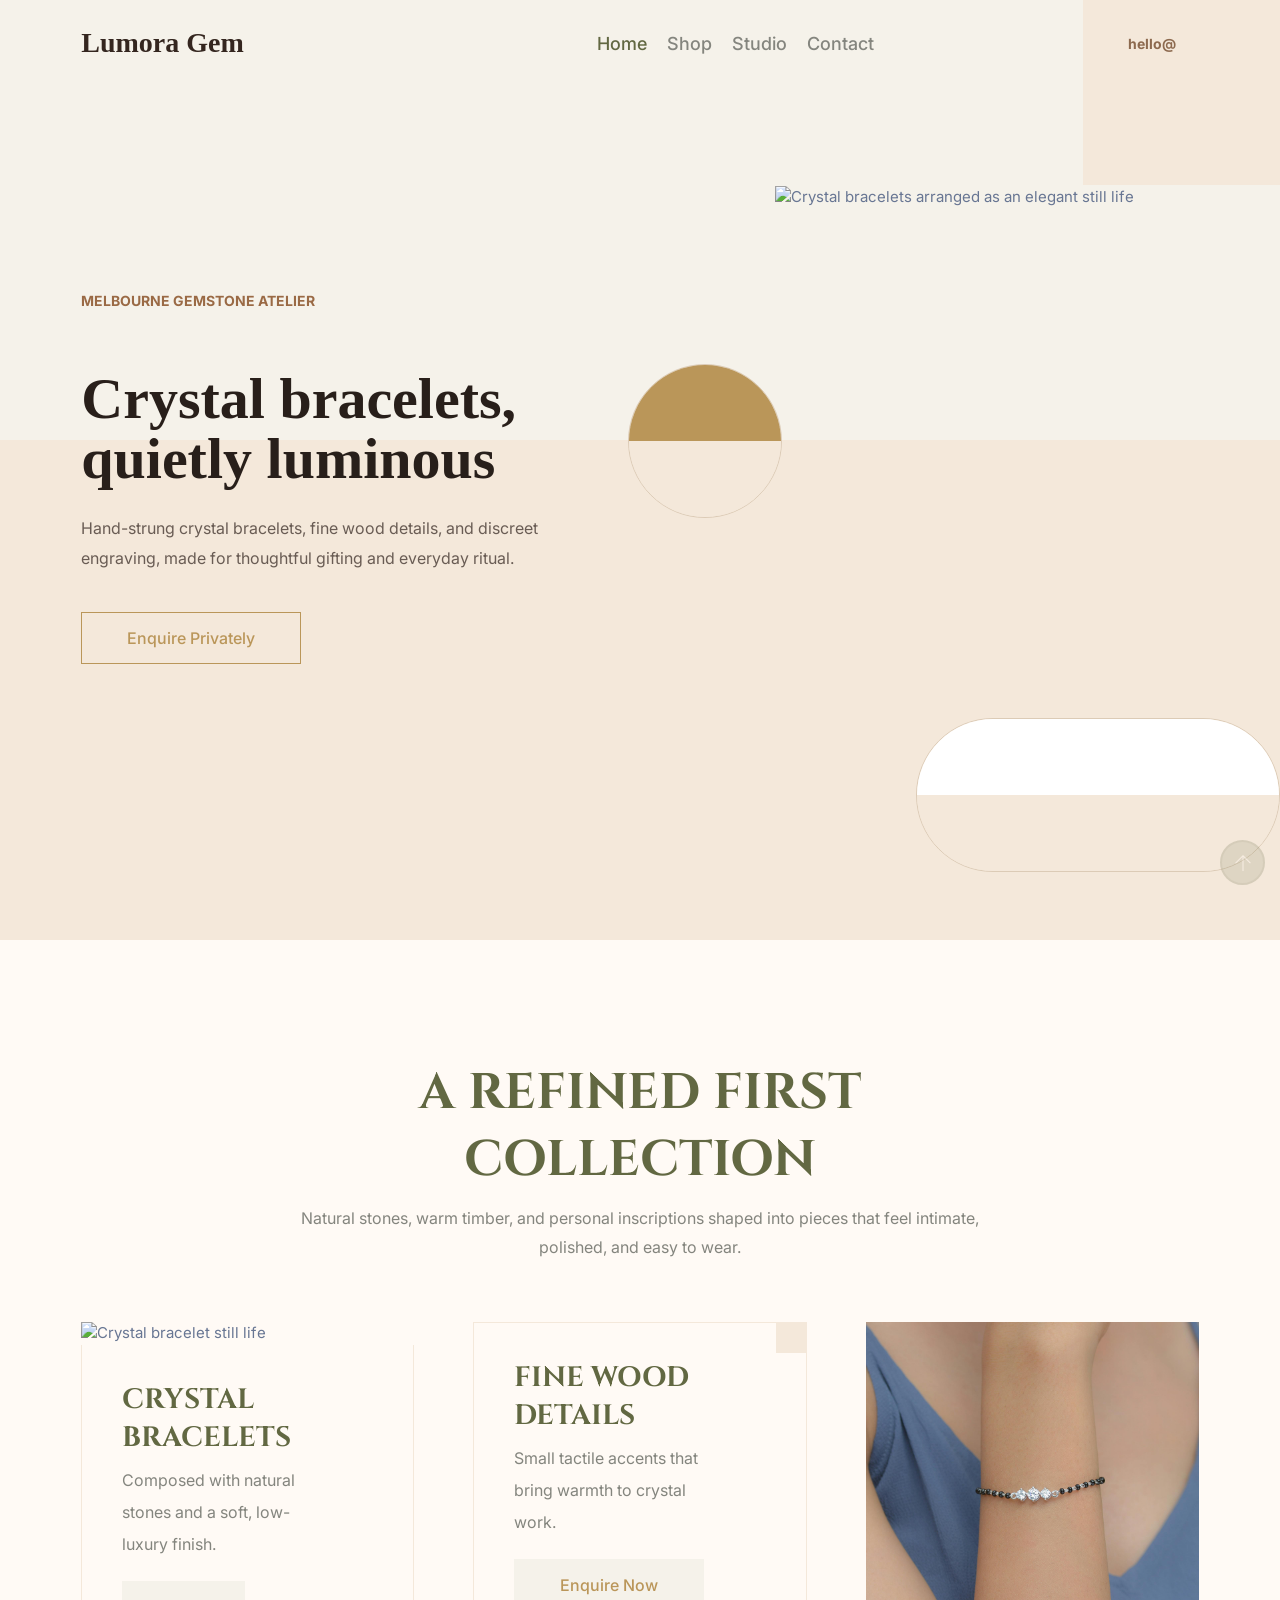
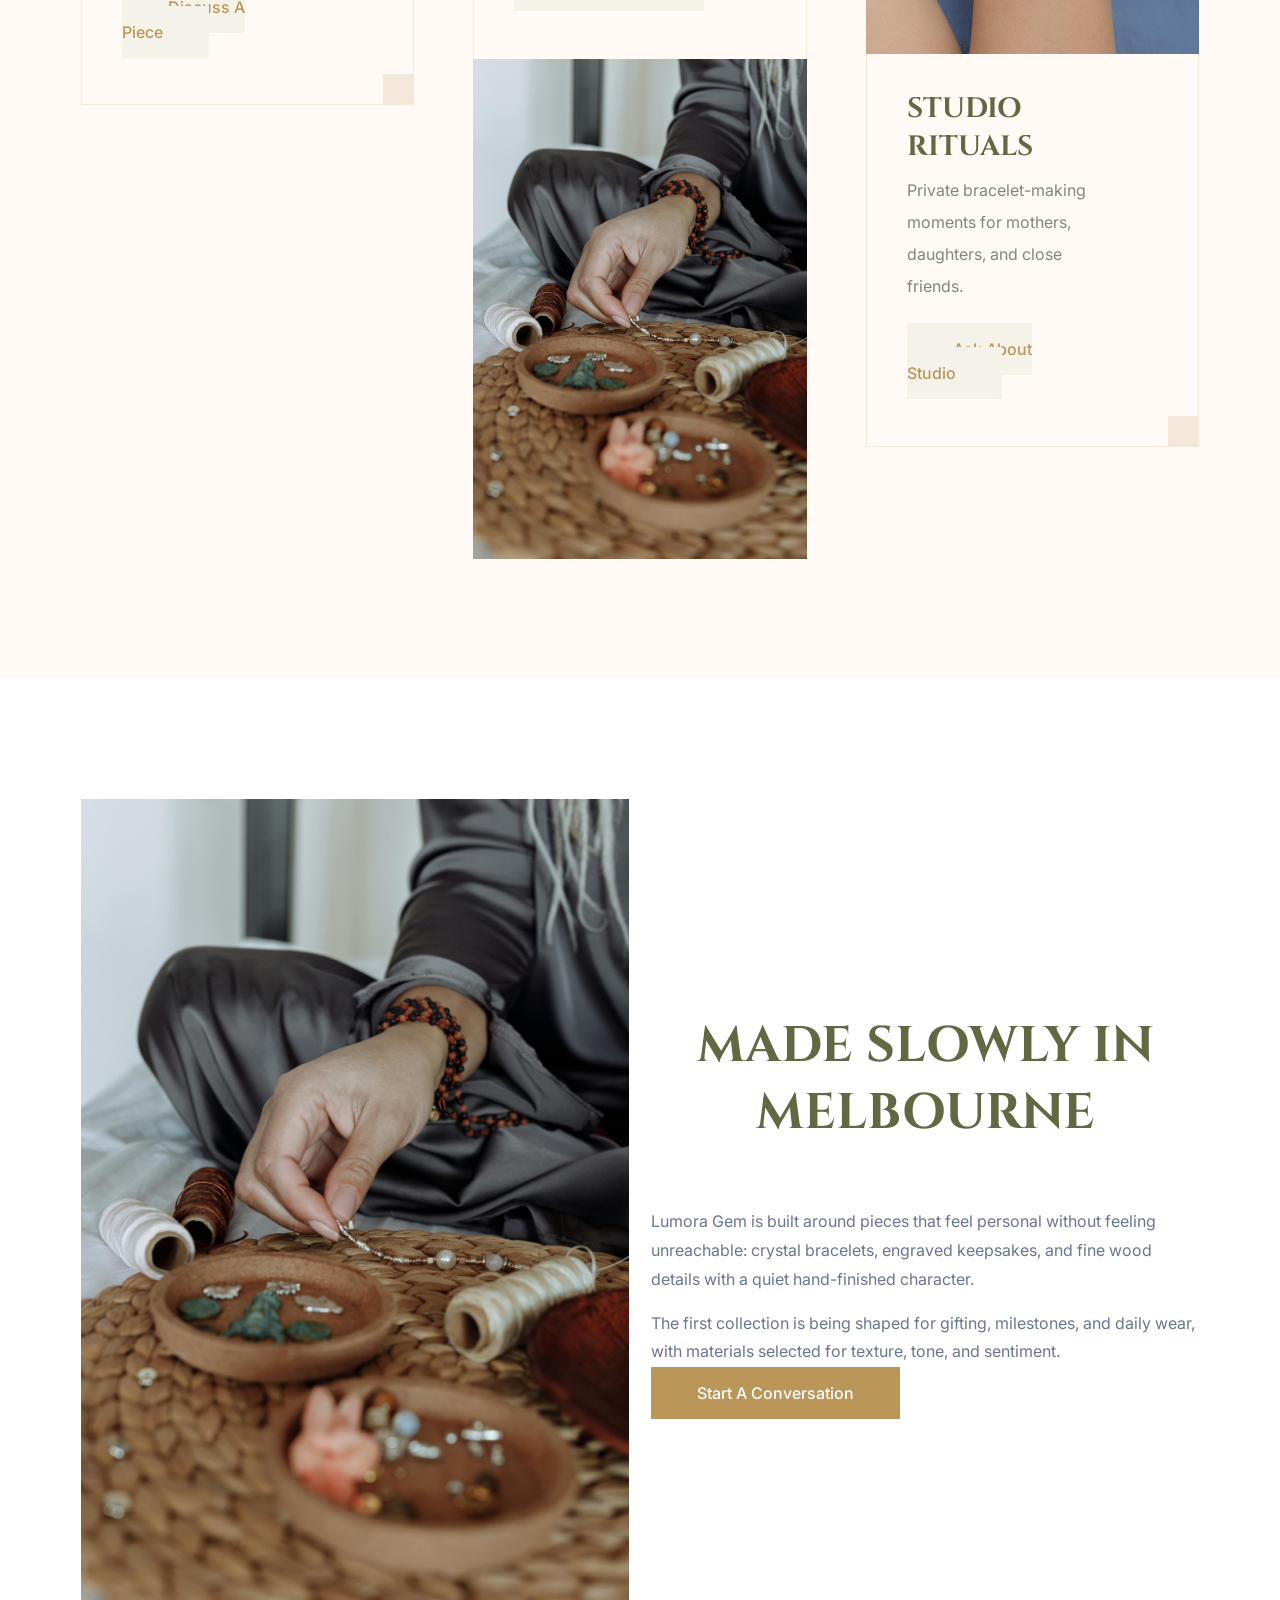
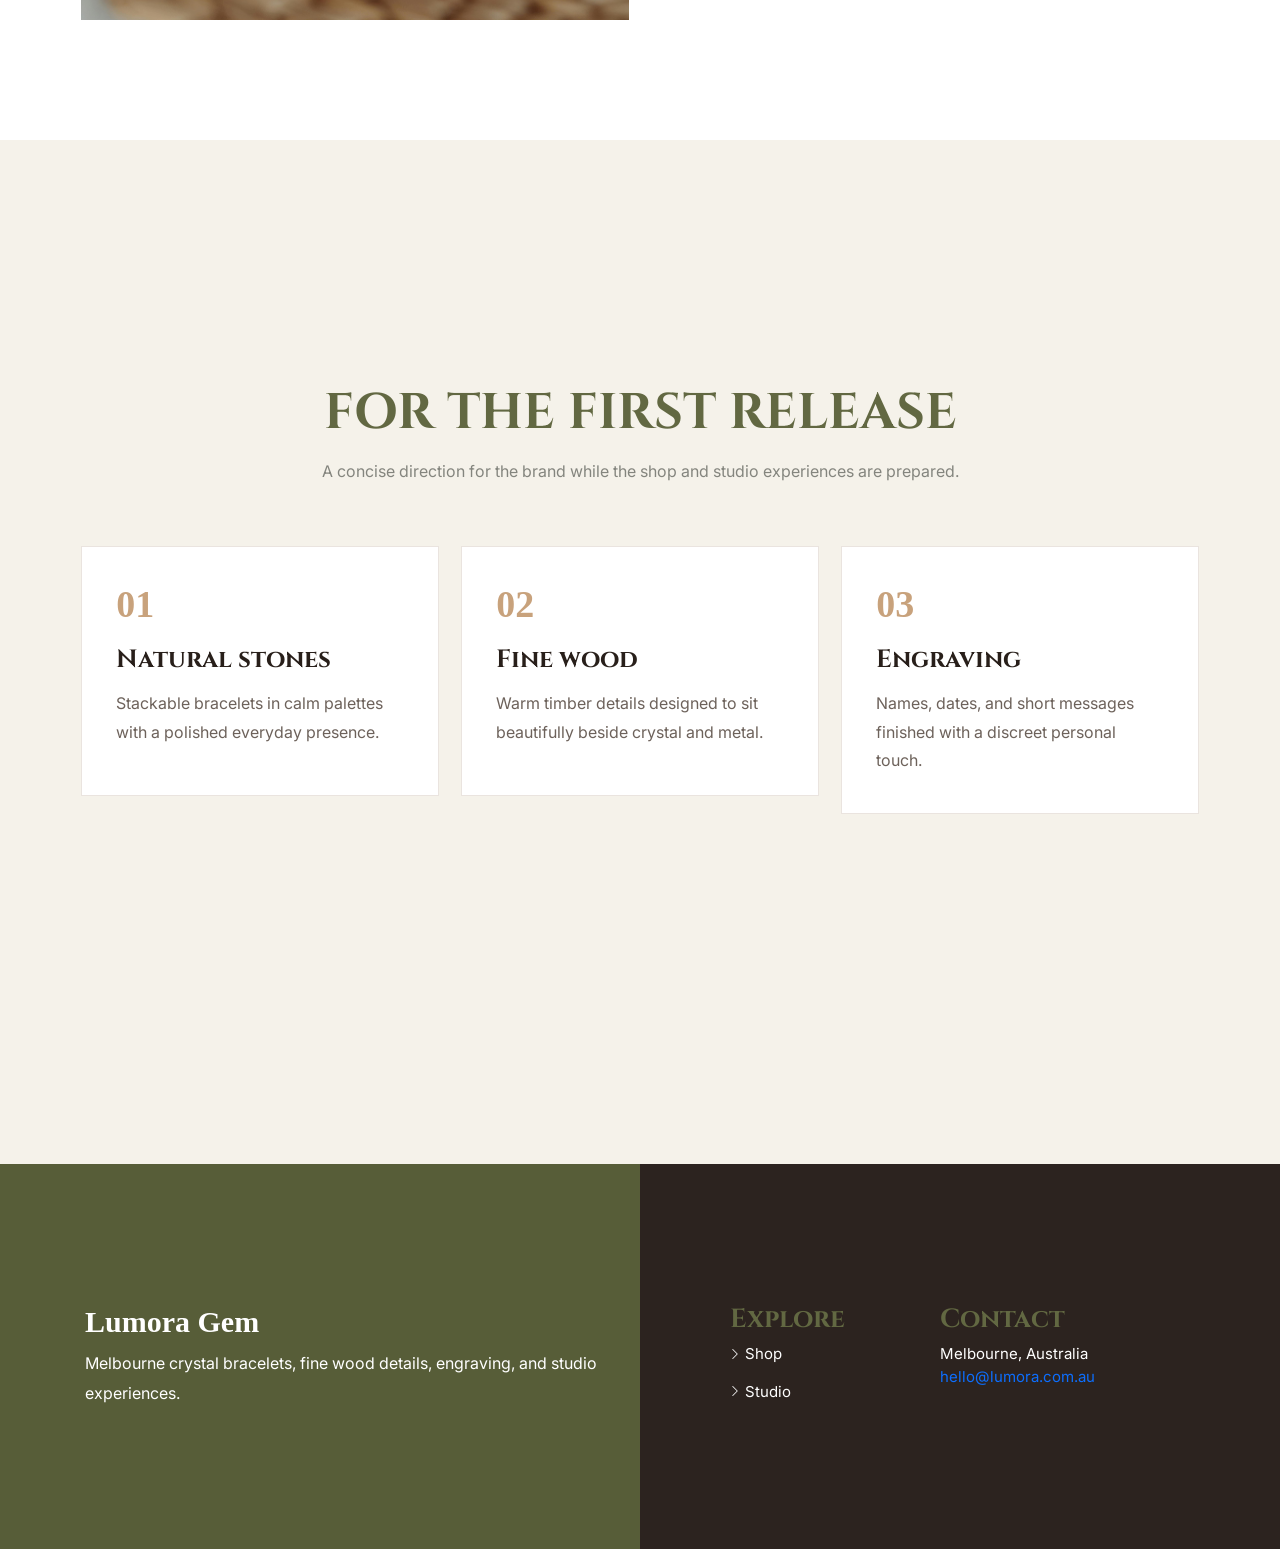
==== commit 9025aa5e: "Polish Lumora copy and CTAs" ====
--- a/index.html
+++ b/index.html
@@ -5,9 +5,9 @@
     <meta charset="utf-8">
     <meta http-equiv="X-UA-Compatible" content="IE=edge">
     <meta name="viewport" content="width=device-width, initial-scale=1">
-    <meta name="description" content="Lumora Gem is a Melbourne crystal bracelet and gemstone studio creating low-luxury bracelets, fine wood pieces, and personalised engraving.">
+    <meta name="description" content="Lumora Gem is a Melbourne gemstone atelier for crystal bracelets, fine wood details, and personal engraving.">
     <link rel="shortcut icon" type="image/png" href="assets/images/favicon.png">
-    <title>Lumora Gem | Melbourne Crystal Bracelets</title>
+    <title>Lumora Gem | Crystal Bracelets from Melbourne</title>
     <link href="assets/css/themify-icons.css" rel="stylesheet">
     <link href="assets/css/flaticon_jowenly.css" rel="stylesheet">
     <link href="assets/css/bootstrap.min.css" rel="stylesheet">
@@ -21,7 +21,7 @@
     <link href="assets/css/jquery.fancybox.css" rel="stylesheet">
     <link href="assets/css/odometer-theme-default.css" rel="stylesheet">
     <link href="assets/sass/style.css" rel="stylesheet">
-    <link href="assets/css/lumora-custom.css" rel="stylesheet">
+    <link href="assets/css/lumora-custom.css?v=20260517-copy-polish" rel="stylesheet">
 </head>
 
 <body>
@@ -53,13 +53,13 @@
                                         <li><a class="active" href="/">Home</a></li>
                                         <li><a href="https://shop.lumoragem.com.au">Shop</a></li>
                                         <li><a href="https://studio.lumoragem.com.au">Studio</a></li>
-                                        <li><a href="mailto:hello@lumoragem.com.au">Contact</a></li>
+                                        <li><a href="mailto:hello@lumora.com.au">Contact</a></li>
                                     </ul>
                                 </div>
                             </div>
                             <div class="col-lg-2 col-md-2 col-2">
                                 <div class="header-right">
-                                    <a class="lumora-header-link" href="mailto:hello@lumoragem.com.au">hello@</a>
+                                    <a class="lumora-header-link" href="mailto:hello@lumora.com.au">hello@</a>
                                 </div>
                             </div>
                         </div>
@@ -72,10 +72,10 @@
             <div class="hero-inner">
                 <div class="container">
                     <div class="hero-content">
-                        <span class="lumora-kicker">Melbourne crystal studio</span>
-                        <h1 class="title">Crystal bracelets with a quiet luxury glow</h1>
-                        <p>Lumora Gem creates cost-effective, low-luxury crystal bracelets, fine wood keepsakes, and personalised engraving for meaningful everyday wear.</p>
-                        <a href="https://shop.lumoragem.com.au" class="theme-btn">Shop coming soon</a>
+                        <span class="lumora-kicker">Melbourne gemstone atelier</span>
+                        <h1 class="title">Crystal bracelets, quietly luminous</h1>
+                        <p>Hand-strung crystal bracelets, fine wood details, and discreet engraving, made for thoughtful gifting and everyday ritual.</p>
+                        <a href="mailto:hello@lumora.com.au" class="theme-btn">Enquire privately</a>
                     </div>
                     <div class="hero-img">
                         <div class="image">
@@ -99,8 +99,8 @@
                 <div class="row justify-content-center">
                     <div class="col-lg-8 col-12">
                         <div class="wpo-section-title">
-                            <h2>Three ways into Lumora</h2>
-                            <p>A crystal-led brand, a future online shop, and a Melbourne studio for hands-on bracelet experiences.</p>
+                            <h2>A refined first collection</h2>
+                            <p>Natural stones, warm timber, and personal inscriptions shaped into pieces that feel intimate, polished, and easy to wear.</p>
                         </div>
                     </div>
                 </div>
@@ -112,18 +112,18 @@
                                     <img src="assets/images/lumora/hero.jpg" alt="Crystal bracelet still life">
                                 </div>
                                 <div class="content">
-                                    <h2><a href="/">Brand</a></h2>
-                                    <p>Soft, polished, low-luxury crystal bracelets designed for daily ritual.</p>
-                                    <a href="mailto:hello@lumoragem.com.au" class="theme-btn">Enquire</a>
+                                    <h2><a href="/">Crystal bracelets</a></h2>
+                                    <p>Composed with natural stones and a soft, low-luxury finish.</p>
+                                    <a href="mailto:hello@lumora.com.au" class="theme-btn">Discuss a piece</a>
                                 </div>
                             </div>
                         </div>
                         <div class="col col-lg-4 col-md-6 col-12">
                             <div class="collection-item">
                                 <div class="content">
-                                    <h2><a href="https://shop.lumoragem.com.au">Shop</a></h2>
-                                    <p>An online store for bracelets, crystals, fine wood pieces, and engraving.</p>
-                                    <a href="https://shop.lumoragem.com.au" class="theme-btn">Preview</a>
+                                    <h2><a href="https://shop.lumoragem.com.au">Fine wood details</a></h2>
+                                    <p>Small tactile accents that bring warmth to crystal work.</p>
+                                    <a href="mailto:hello@lumora.com.au" class="theme-btn">Enquire now</a>
                                 </div>
                                 <div class="images">
                                     <img src="assets/images/lumora/blue.jpg" alt="Natural stone bracelet">
@@ -136,9 +136,9 @@
                                     <img src="assets/images/lumora/wrist.jpg" alt="Bracelets worn on a wrist">
                                 </div>
                                 <div class="content">
-                                    <h2><a href="https://studio.lumoragem.com.au">Studio</a></h2>
-                                    <p>Bracelet workshops for mothers, daughters, friends, and intimate groups.</p>
-                                    <a href="https://studio.lumoragem.com.au" class="theme-btn">Visit</a>
+                                    <h2><a href="https://studio.lumoragem.com.au">Studio rituals</a></h2>
+                                    <p>Private bracelet-making moments for mothers, daughters, and close friends.</p>
+                                    <a href="mailto:hello@lumora.com.au" class="theme-btn">Ask about studio</a>
                                 </div>
                             </div>
                         </div>
@@ -158,11 +158,11 @@
                     <div class="col-lg-6 col-12">
                         <div class="wpo-about-text">
                             <div class="wpo-section-title">
-                                <h2>Bracelets, wood, and engraving with meaning</h2>
-                            </div>
-                            <p>Based in Melbourne, Lumora Gem is being built around refined crystal bracelets and small tactile objects that feel personal without becoming inaccessible.</p>
-                            <p>The range will focus on carefully selected stones, warm fine wood details, and engraved finishing touches for gifting, milestones, and everyday intention.</p>
-                            <a href="mailto:kelly@lumoragem.com.au" class="theme-btn">Speak with Kelly</a>
+                                <h2>Made slowly in Melbourne</h2>
+                            </div>
+                            <p>Lumora Gem is built around pieces that feel personal without feeling unreachable: crystal bracelets, engraved keepsakes, and fine wood details with a quiet hand-finished character.</p>
+                            <p>The first collection is being shaped for gifting, milestones, and daily wear, with materials selected for texture, tone, and sentiment.</p>
+                            <a href="mailto:hello@lumora.com.au" class="theme-btn">Start a conversation</a>
                         </div>
                     </div>
                 </div>
@@ -174,8 +174,8 @@
                 <div class="row justify-content-center">
                     <div class="col-lg-8 col-12">
                         <div class="wpo-section-title">
-                            <h2>Opening collection direction</h2>
-                            <p>Built for a polished first impression while the full Shopify and studio booking systems are prepared.</p>
+                            <h2>For the first release</h2>
+                            <p>A concise direction for the brand while the shop and studio experiences are prepared.</p>
                         </div>
                     </div>
                 </div>
@@ -183,22 +183,22 @@
                     <div class="col-lg-4 col-md-6 col-12">
                         <div class="lumora-note">
                             <span>01</span>
-                            <h3>Crystal bracelets</h3>
-                            <p>Stackable pieces using natural stones, calm palettes, and a premium everyday feel.</p>
+                            <h3>Natural stones</h3>
+                            <p>Stackable bracelets in calm palettes with a polished everyday presence.</p>
                         </div>
                     </div>
                     <div class="col-lg-4 col-md-6 col-12">
                         <div class="lumora-note">
                             <span>02</span>
-                            <h3>Fine wood pieces</h3>
-                            <p>Warm wood accents that pair naturally with stones and personalised gifting.</p>
+                            <h3>Fine wood</h3>
+                            <p>Warm timber details designed to sit beautifully beside crystal and metal.</p>
                         </div>
                     </div>
                     <div class="col-lg-4 col-md-6 col-12">
                         <div class="lumora-note">
                             <span>03</span>
                             <h3>Engraving</h3>
-                            <p>Names, dates, and short messages for bracelets, charms, and keepsake details.</p>
+                            <p>Names, dates, and short messages finished with a discreet personal touch.</p>
                         </div>
                     </div>
                 </div>
@@ -212,7 +212,7 @@
                         <div class="col col-lg-6 col-md-6 col-12">
                             <div class="widget about-widget">
                                 <h2 class="lumora-footer-brand">Lumora Gem</h2>
-                                <p>Melbourne crystal bracelets, fine wood pieces, engraving, and studio experiences.</p>
+                                <p>Melbourne crystal bracelets, fine wood details, engraving, and studio experiences.</p>
                             </div>
                         </div>
                         <div class="col col-lg-3 col-md-6 col-12">
@@ -229,7 +229,7 @@
                                 <h3>Contact</h3>
                                 <ul>
                                     <li>Melbourne, Australia</li>
-                                    <li><a href="mailto:hello@lumoragem.com.au">hello@lumoragem.com.au</a></li>
+                                    <li><a href="mailto:hello@lumora.com.au">hello@lumora.com.au</a></li>
                                 </ul>
                             </div>
                         </div>
--- a/assets/css/lumora-custom.css
+++ b/assets/css/lumora-custom.css
@@ -27,6 +27,12 @@
     letter-spacing: 0;
     margin-bottom: 18px;
     text-transform: uppercase;
+}
+
+.lumora-hero .hero-content {
+    max-width: 560px;
+    position: relative;
+    z-index: 2;
 }
 
 .lumora-hero .hero-content .title,
@@ -118,7 +124,22 @@
     font-family: Georgia, "Times New Roman", serif;
 }
 
+@media (max-width: 1399px) {
+    .lumora-hero .hero-content {
+        max-width: 520px;
+    }
+
+    .lumora-hero .hero-content .title,
+    .lumora-hero .hero-content h1 {
+        font-size: 58px;
+    }
+}
+
 @media (max-width: 991px) {
+    .lumora-hero .hero-content {
+        max-width: 100%;
+    }
+
     .lumora-hero .hero-content .title,
     .lumora-hero .hero-content h1 {
         font-size: 46px;
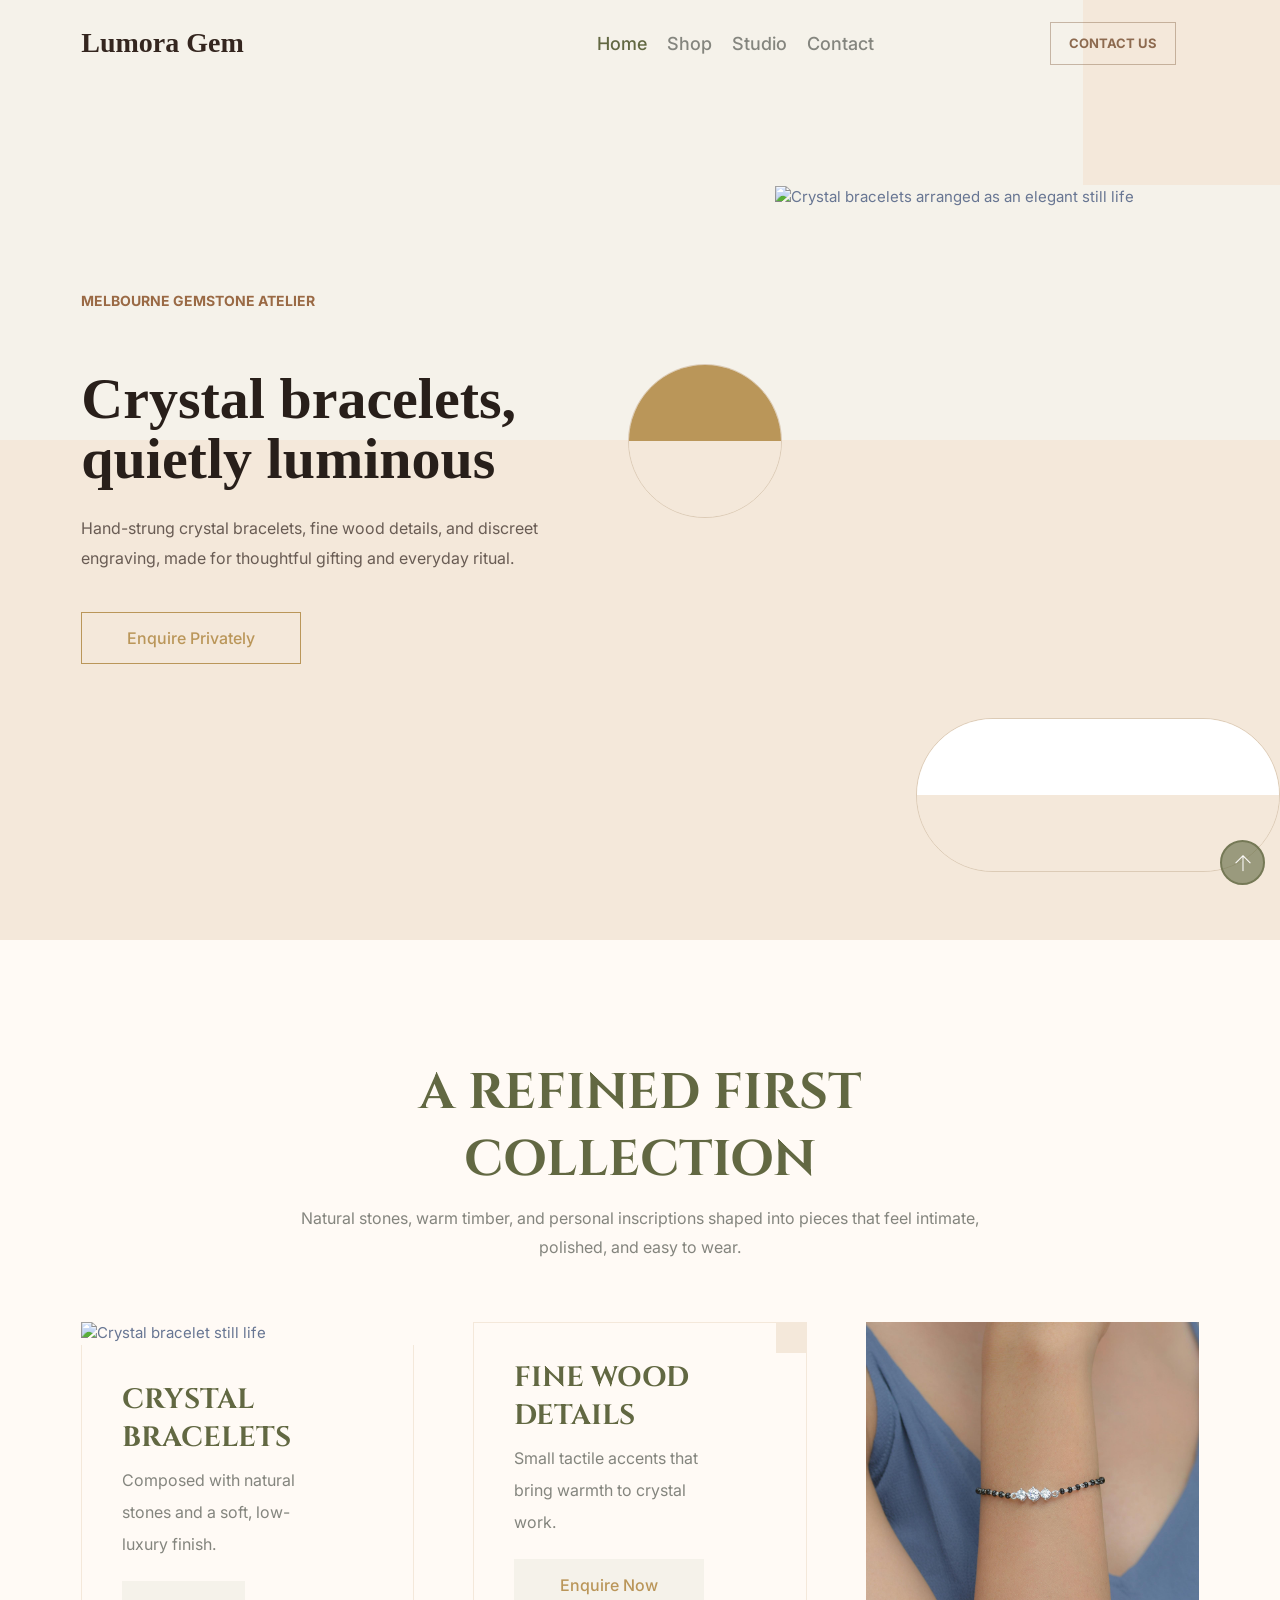
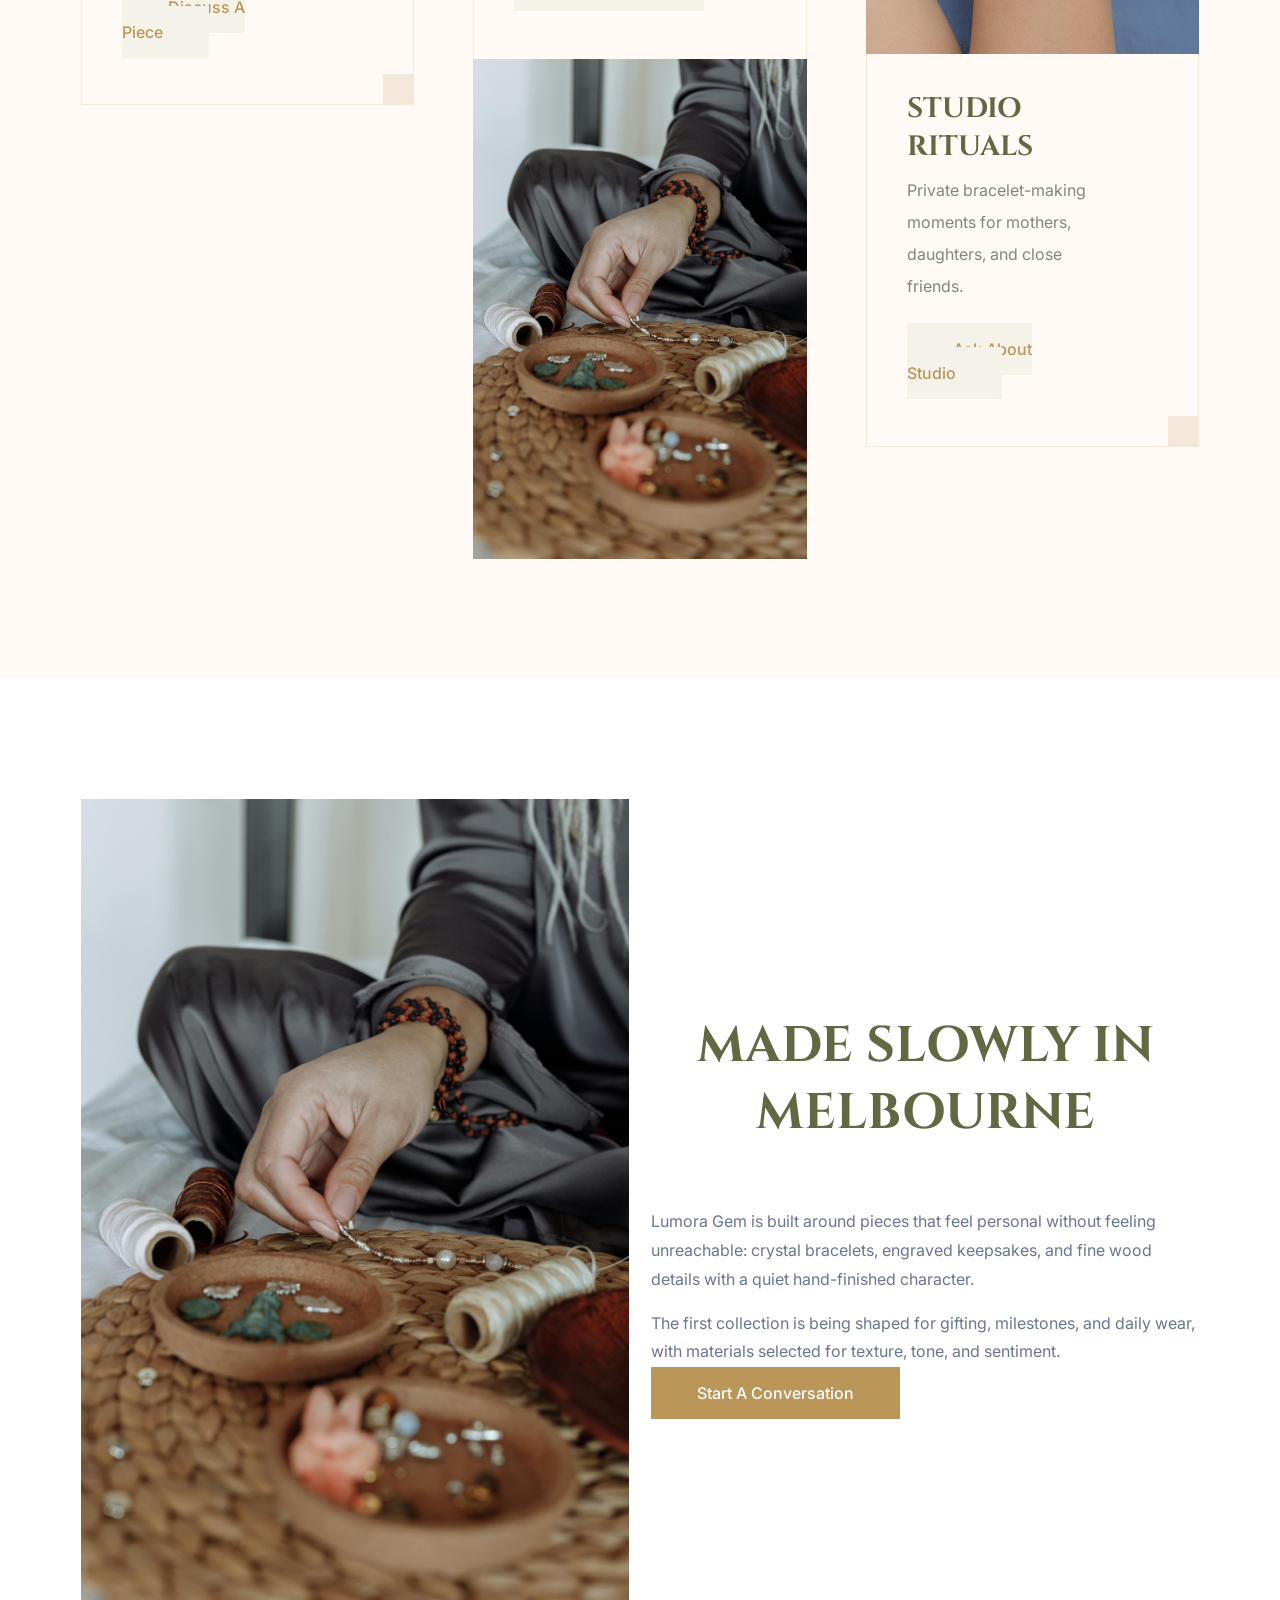
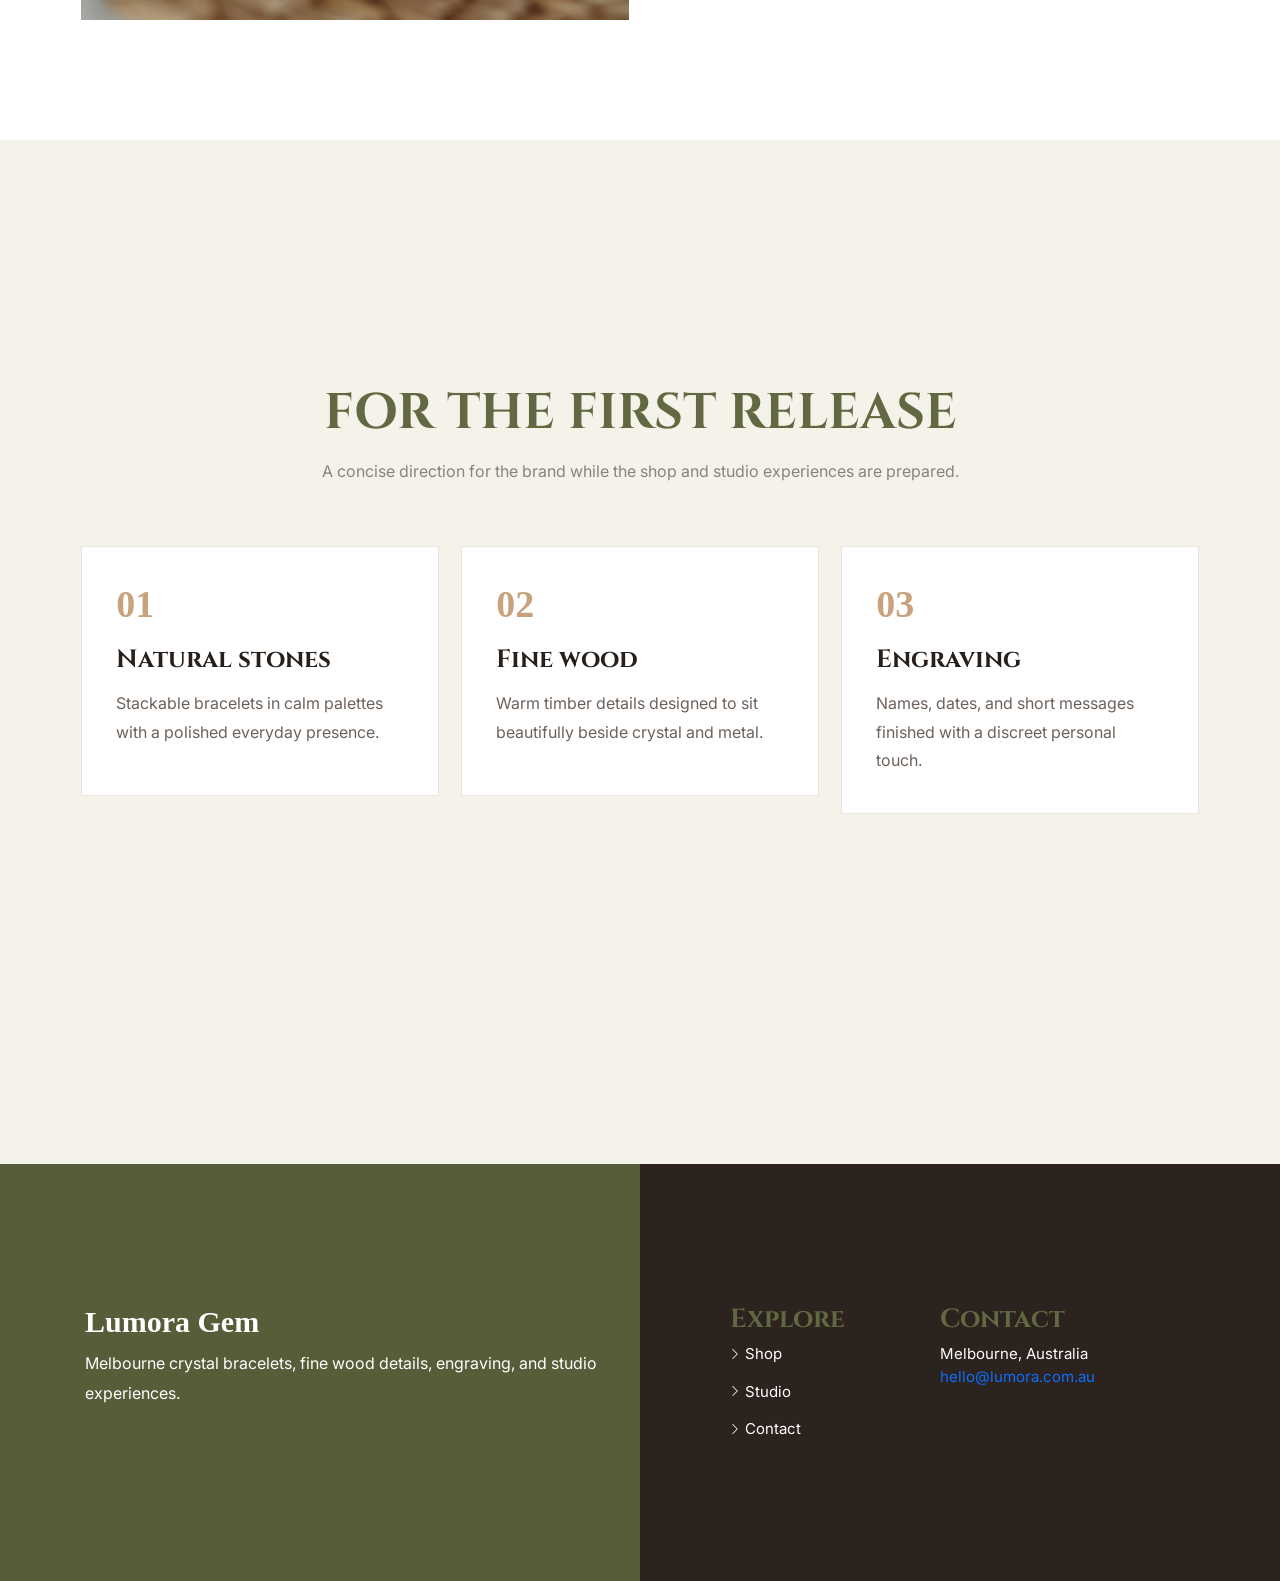
==== commit fe9211ef: "Add Lumora contact page" ====
--- a/index.html
+++ b/index.html
@@ -21,7 +21,7 @@
     <link href="assets/css/jquery.fancybox.css" rel="stylesheet">
     <link href="assets/css/odometer-theme-default.css" rel="stylesheet">
     <link href="assets/sass/style.css" rel="stylesheet">
-    <link href="assets/css/lumora-custom.css?v=20260517-copy-polish" rel="stylesheet">
+    <link href="assets/css/lumora-custom.css?v=20260517-contact" rel="stylesheet">
 </head>
 
 <body>
@@ -53,13 +53,13 @@
                                         <li><a class="active" href="/">Home</a></li>
                                         <li><a href="https://shop.lumoragem.com.au">Shop</a></li>
                                         <li><a href="https://studio.lumoragem.com.au">Studio</a></li>
-                                        <li><a href="mailto:hello@lumora.com.au">Contact</a></li>
+                                        <li><a href="/contact.html">Contact</a></li>
                                     </ul>
                                 </div>
                             </div>
                             <div class="col-lg-2 col-md-2 col-2">
                                 <div class="header-right">
-                                    <a class="lumora-header-link" href="mailto:hello@lumora.com.au">hello@</a>
+                                    <a class="lumora-header-link" href="/contact.html">Contact Us</a>
                                 </div>
                             </div>
                         </div>
@@ -221,6 +221,7 @@
                                 <ul>
                                     <li><a href="https://shop.lumoragem.com.au">Shop</a></li>
                                     <li><a href="https://studio.lumoragem.com.au">Studio</a></li>
+                                    <li><a href="/contact.html">Contact</a></li>
                                 </ul>
                             </div>
                         </div>
--- a/assets/css/lumora-custom.css
+++ b/assets/css/lumora-custom.css
@@ -1,5 +1,9 @@
 .lumora-page {
     background: #fffaf5;
+}
+
+.lumora-page .preloader {
+    display: none !important;
 }
 
 .lumora-brand {
@@ -13,10 +17,24 @@
 }
 
 .lumora-header-link {
+    border: 1px solid rgba(141, 106, 79, 0.45);
     color: #8d6a4f;
-    font-size: 14px;
-    font-weight: 700;
+    display: inline-flex;
+    font-size: 13px;
+    font-weight: 700;
+    justify-content: center;
+    line-height: 1;
+    min-width: 116px;
+    padding: 14px 18px;
     text-decoration: none;
+    text-transform: uppercase;
+    transition: all 0.25s ease;
+}
+
+.lumora-header-link:hover {
+    background: #ba9659;
+    border-color: #ba9659;
+    color: #ffffff;
 }
 
 .lumora-kicker {
@@ -124,6 +142,63 @@
     font-family: Georgia, "Times New Roman", serif;
 }
 
+.lumora-contact-title h2 {
+    text-transform: none;
+}
+
+.lumora-contact-direct {
+    color: #8d6a4f;
+    font-weight: 700;
+    text-decoration: none;
+}
+
+.lumora-contact-direct:hover {
+    color: #ba9659;
+}
+
+.lumora-contact-note {
+    color: #6d625b;
+    font-size: 14px;
+    line-height: 1.7;
+    margin-top: 18px;
+}
+
+.wpo-contact-map {
+    background: #f5f2ea;
+    position: relative;
+}
+
+.lumora-map-label {
+    background: rgba(255, 250, 245, 0.92);
+    border: 1px solid rgba(141, 106, 79, 0.18);
+    bottom: 34px;
+    left: 34px;
+    max-width: 320px;
+    padding: 24px 28px;
+    position: absolute;
+    z-index: 1;
+}
+
+.lumora-map-label span,
+.lumora-map-label strong {
+    display: block;
+}
+
+.lumora-map-label span {
+    color: #8d6a4f;
+    font-size: 13px;
+    font-weight: 700;
+    margin-bottom: 8px;
+    text-transform: uppercase;
+}
+
+.lumora-map-label strong {
+    color: #281f1a;
+    font-family: Georgia, "Times New Roman", serif;
+    font-size: 22px;
+    line-height: 1.25;
+}
+
 @media (max-width: 1399px) {
     .lumora-hero .hero-content {
         max-width: 520px;
@@ -159,4 +234,11 @@
     .lumora-hero .hero-content h1 {
         font-size: 36px;
     }
-}
+
+    .lumora-map-label {
+        bottom: 18px;
+        left: 18px;
+        max-width: calc(100% - 36px);
+        padding: 20px;
+    }
+}
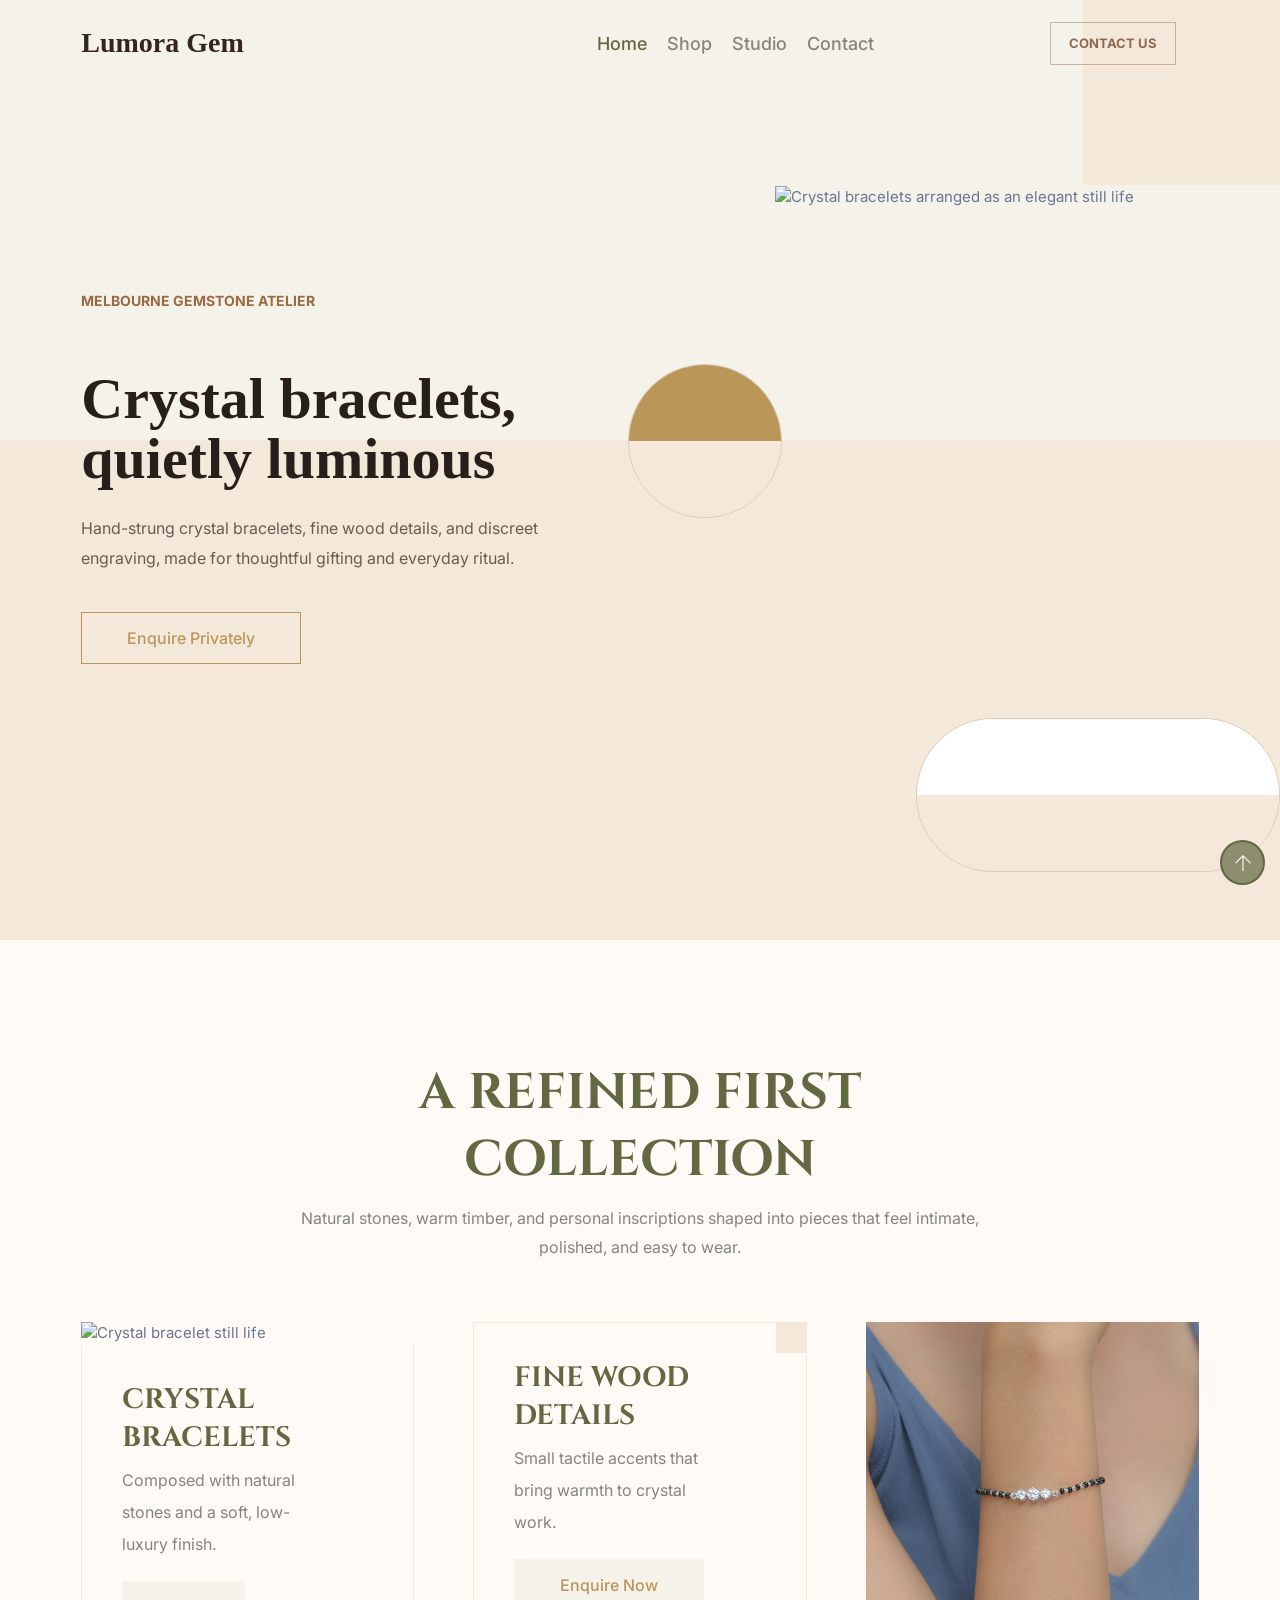
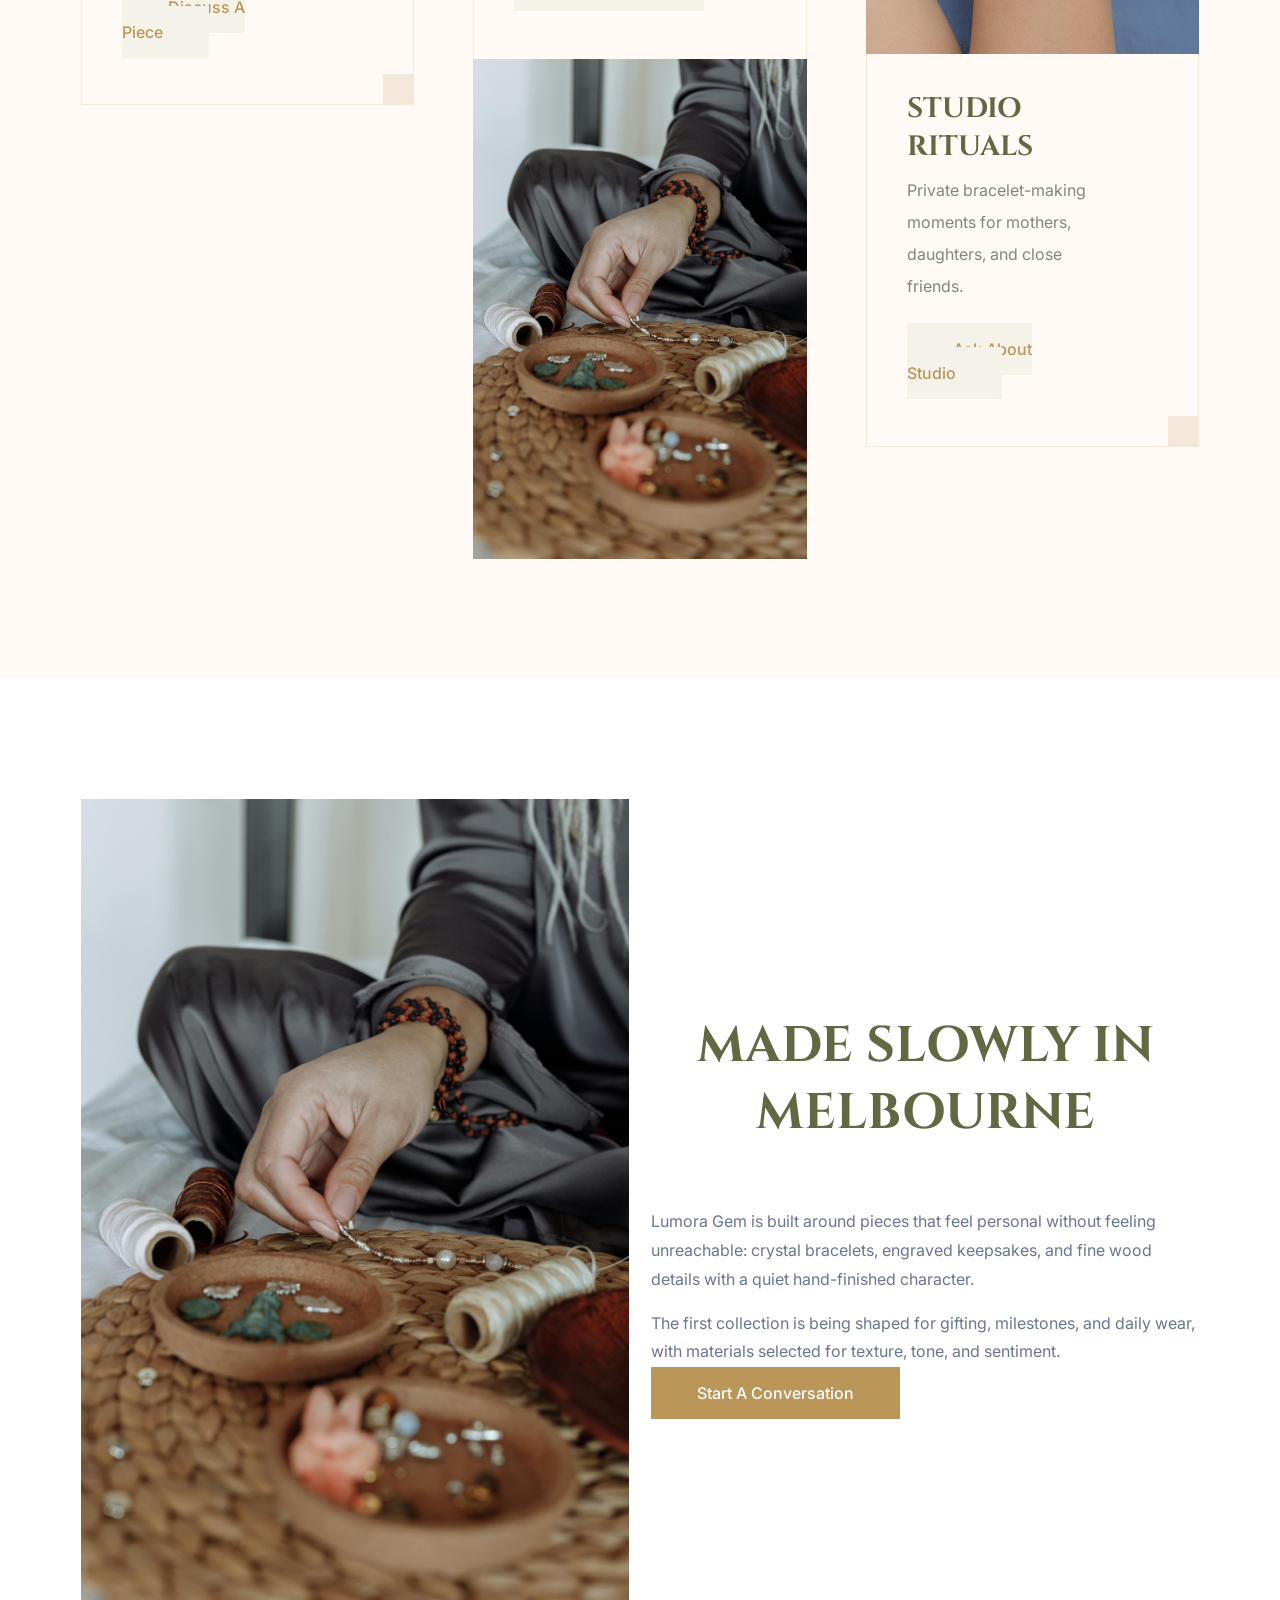
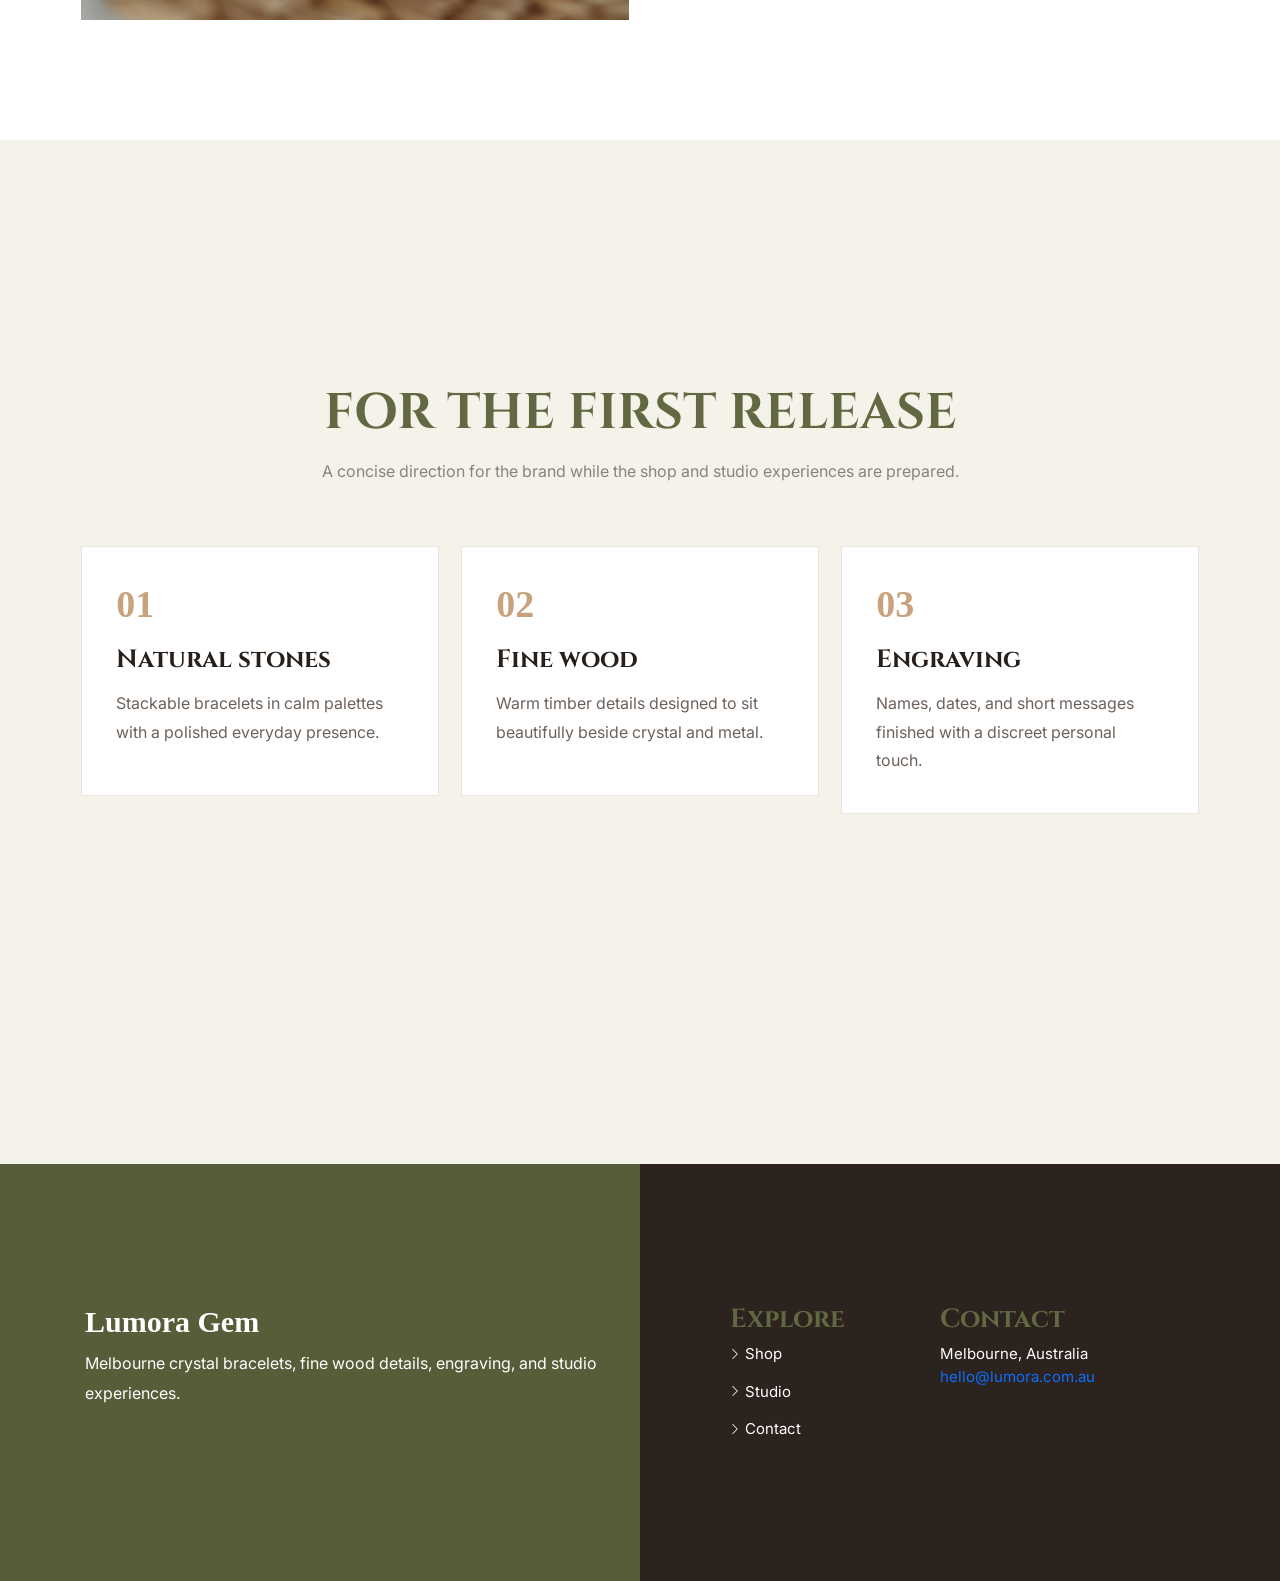
==== commit 6c99123e: "Prefer HTTPS site links" ====
--- a/index.html
+++ b/index.html
@@ -43,23 +43,23 @@
                             </div>
                             <div class="col-lg-3 col-md-6 col-6">
                                 <div class="navbar-header">
-                                    <a class="navbar-brand lumora-brand" href="/">Lumora Gem</a>
+                                    <a class="navbar-brand lumora-brand" href="https://lumoragem.com.au/">Lumora Gem</a>
                                 </div>
                             </div>
                             <div class="col-lg-7 col-md-1 col-1">
                                 <div id="navbar" class="collapse navbar-collapse navigation-holder">
                                     <button class="menu-close"><i class="ti-close"></i></button>
                                     <ul class="nav navbar-nav mb-2 mb-lg-0">
-                                        <li><a class="active" href="/">Home</a></li>
+                                        <li><a class="active" href="https://lumoragem.com.au/">Home</a></li>
                                         <li><a href="https://shop.lumoragem.com.au">Shop</a></li>
                                         <li><a href="https://studio.lumoragem.com.au">Studio</a></li>
-                                        <li><a href="/contact.html">Contact</a></li>
+                                        <li><a href="https://lumoragem.com.au/contact.html">Contact</a></li>
                                     </ul>
                                 </div>
                             </div>
                             <div class="col-lg-2 col-md-2 col-2">
                                 <div class="header-right">
-                                    <a class="lumora-header-link" href="/contact.html">Contact Us</a>
+                                    <a class="lumora-header-link" href="https://lumoragem.com.au/contact.html">Contact Us</a>
                                 </div>
                             </div>
                         </div>
@@ -112,7 +112,7 @@
                                     <img src="assets/images/lumora/hero.jpg" alt="Crystal bracelet still life">
                                 </div>
                                 <div class="content">
-                                    <h2><a href="/">Crystal bracelets</a></h2>
+                                    <h2><a href="https://lumoragem.com.au/">Crystal bracelets</a></h2>
                                     <p>Composed with natural stones and a soft, low-luxury finish.</p>
                                     <a href="mailto:hello@lumora.com.au" class="theme-btn">Discuss a piece</a>
                                 </div>
@@ -221,7 +221,7 @@
                                 <ul>
                                     <li><a href="https://shop.lumoragem.com.au">Shop</a></li>
                                     <li><a href="https://studio.lumoragem.com.au">Studio</a></li>
-                                    <li><a href="/contact.html">Contact</a></li>
+                                    <li><a href="https://lumoragem.com.au/contact.html">Contact</a></li>
                                 </ul>
                             </div>
                         </div>
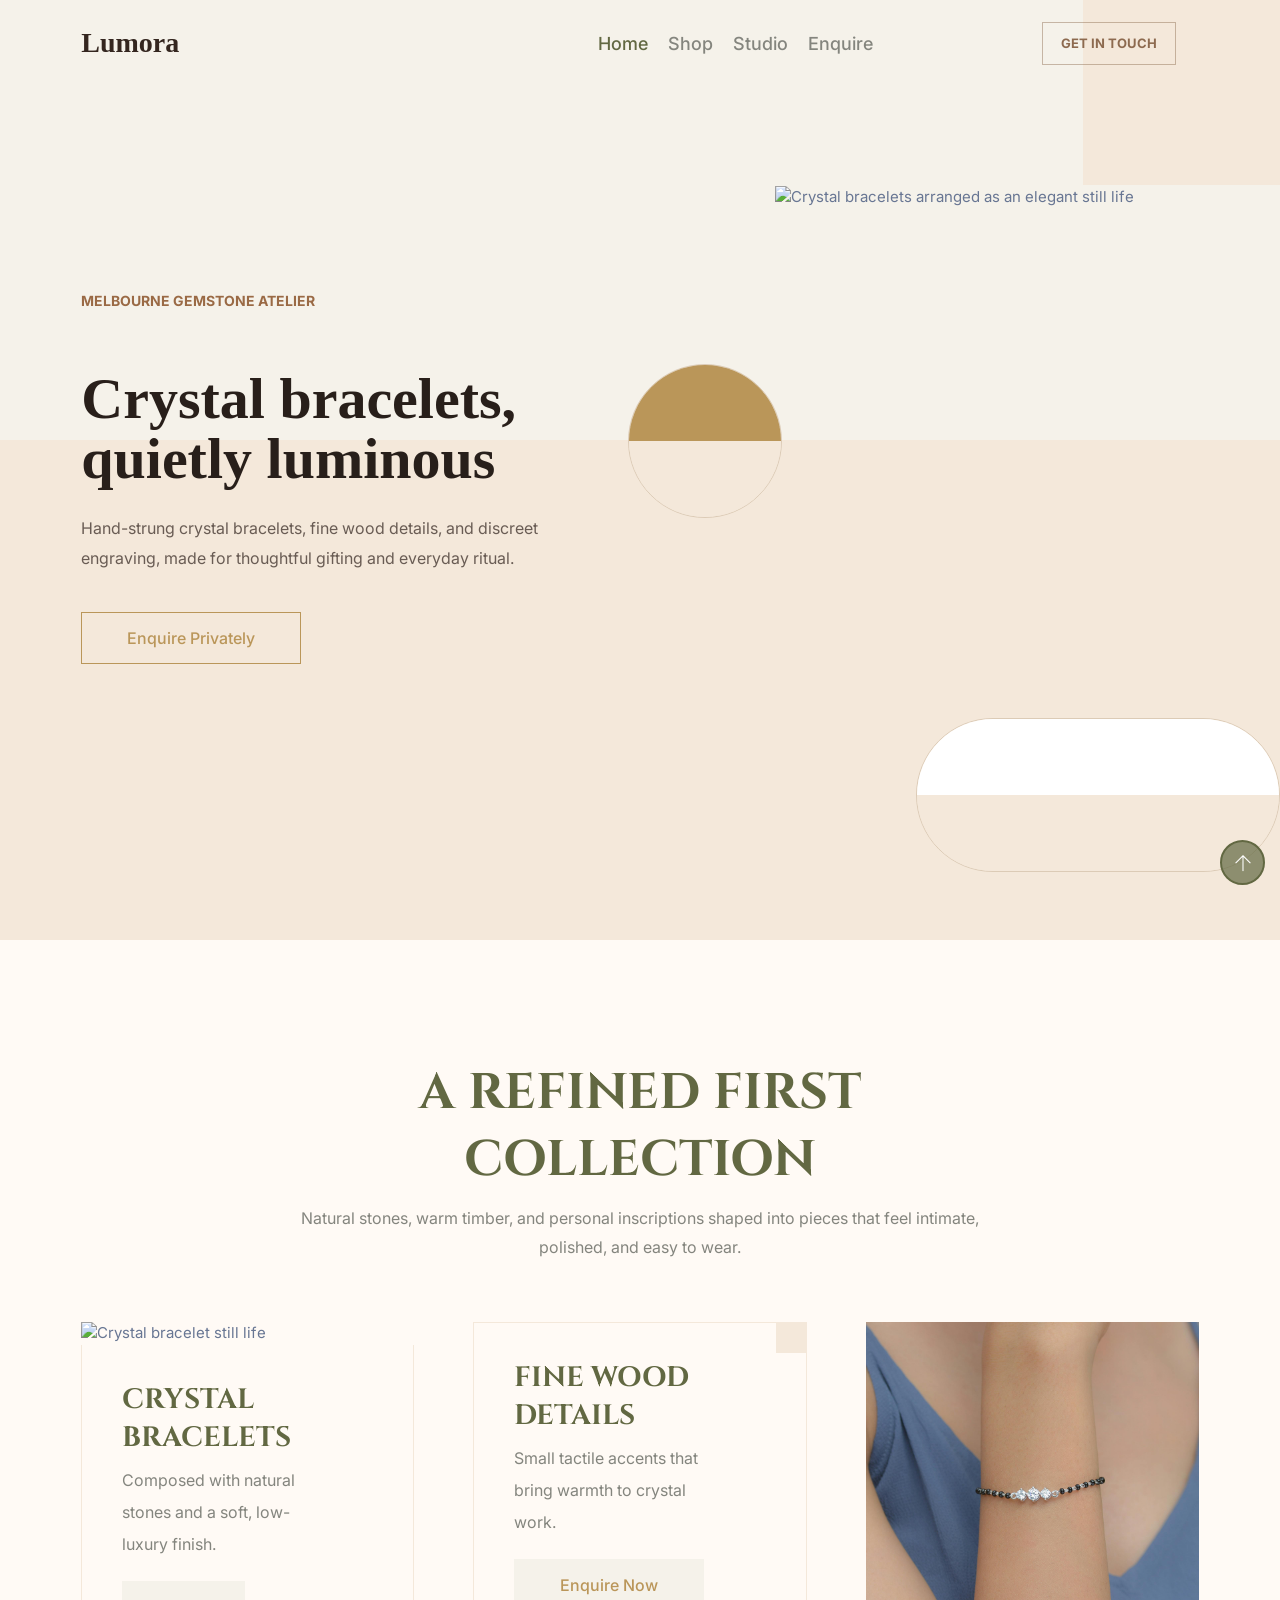
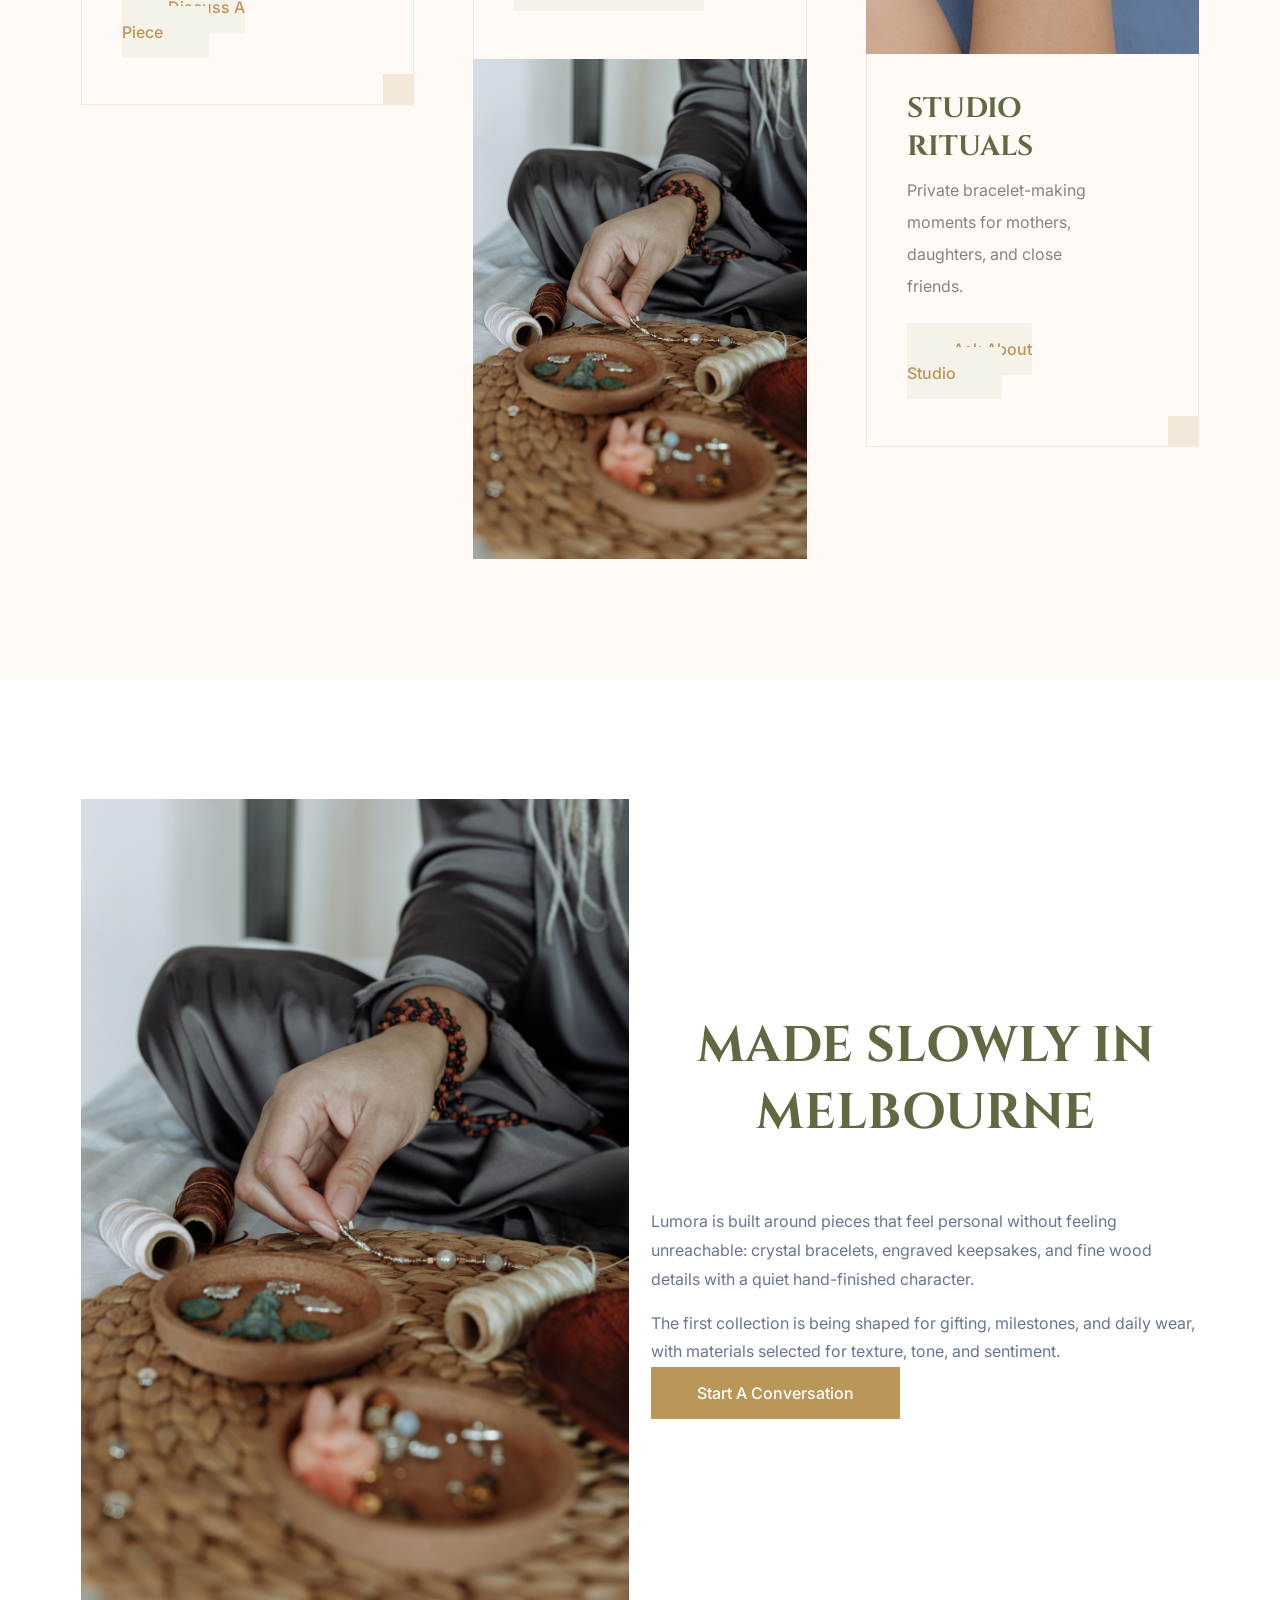
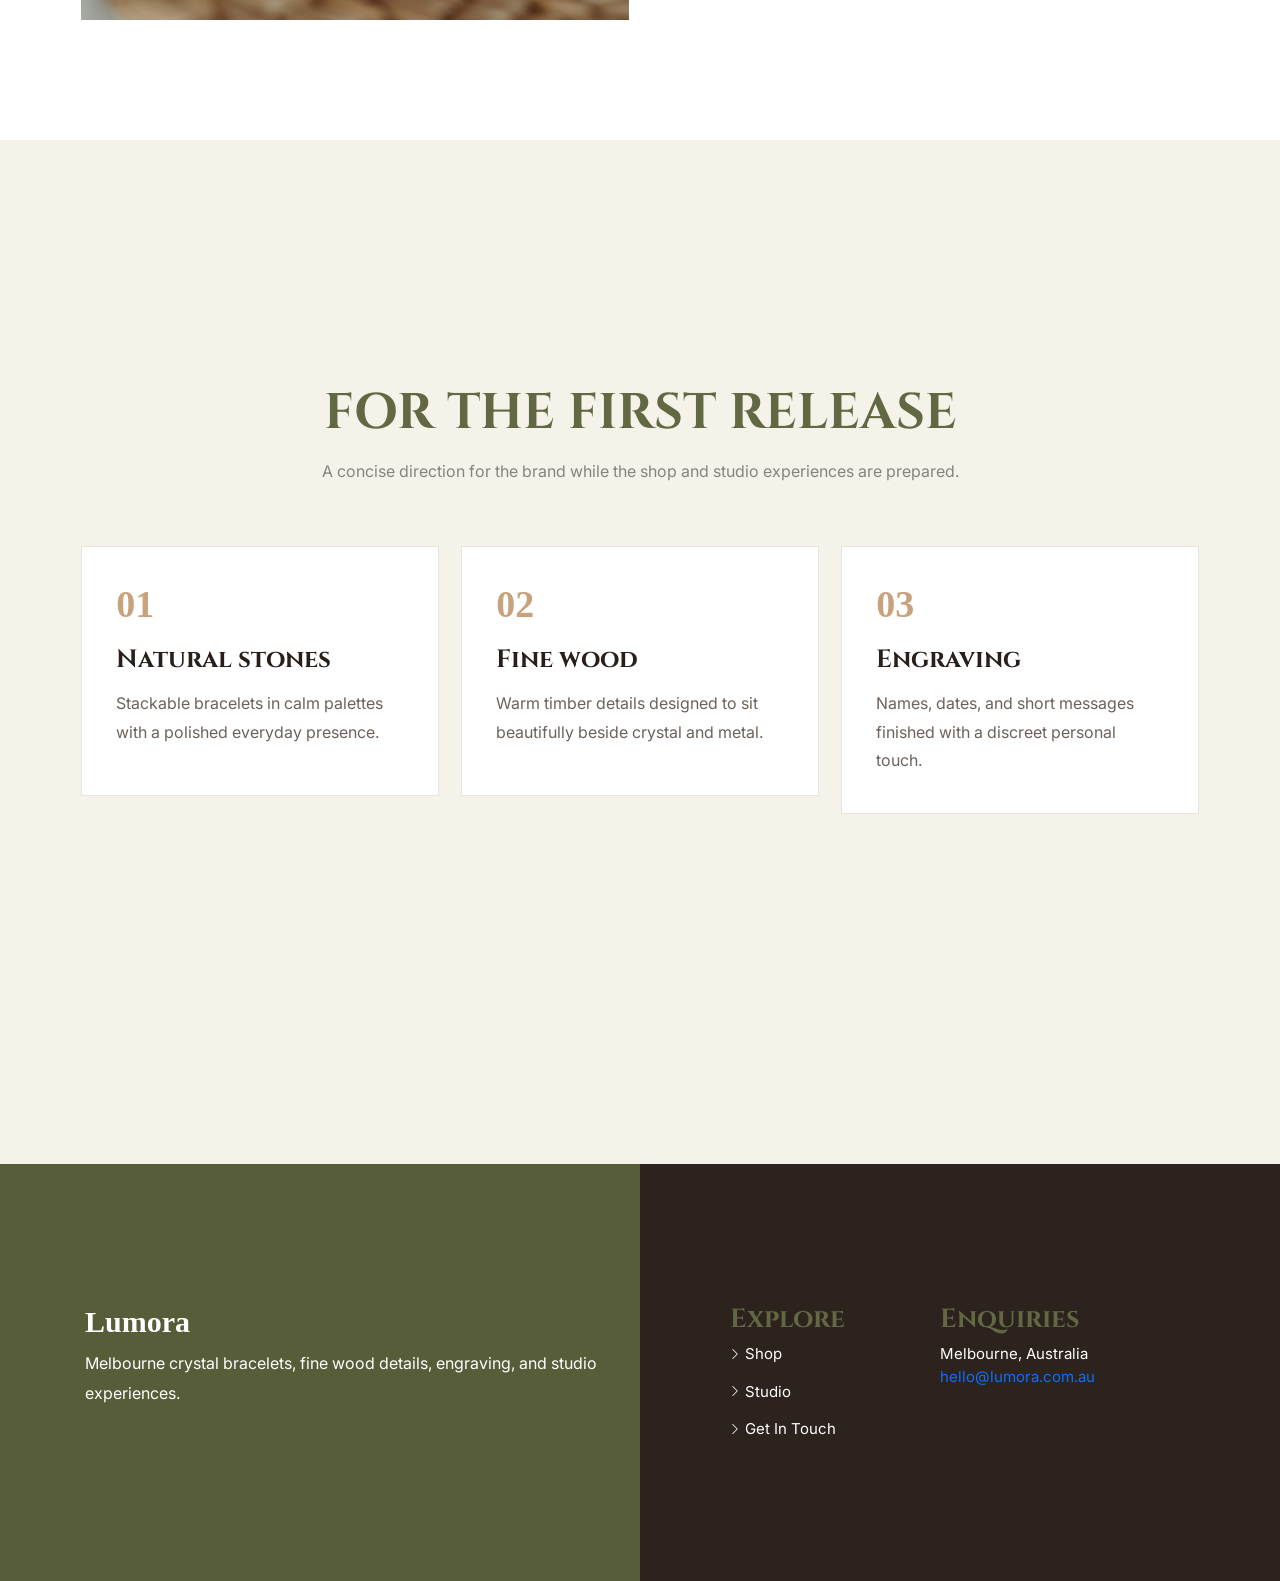
==== commit 2ea4d989: "Simplify Lumora branding and contact copy" ====
--- a/index.html
+++ b/index.html
@@ -5,9 +5,9 @@
     <meta charset="utf-8">
     <meta http-equiv="X-UA-Compatible" content="IE=edge">
     <meta name="viewport" content="width=device-width, initial-scale=1">
-    <meta name="description" content="Lumora Gem is a Melbourne gemstone atelier for crystal bracelets, fine wood details, and personal engraving.">
+    <meta name="description" content="Lumora is a Melbourne gemstone atelier for crystal bracelets, fine wood details, and personal engraving.">
     <link rel="shortcut icon" type="image/png" href="assets/images/favicon.png">
-    <title>Lumora Gem | Crystal Bracelets from Melbourne</title>
+    <title>Lumora | Crystal Bracelets from Melbourne</title>
     <link href="assets/css/themify-icons.css" rel="stylesheet">
     <link href="assets/css/flaticon_jowenly.css" rel="stylesheet">
     <link href="assets/css/bootstrap.min.css" rel="stylesheet">
@@ -43,7 +43,7 @@
                             </div>
                             <div class="col-lg-3 col-md-6 col-6">
                                 <div class="navbar-header">
-                                    <a class="navbar-brand lumora-brand" href="https://lumoragem.com.au/">Lumora Gem</a>
+                                    <a class="navbar-brand lumora-brand" href="https://lumoragem.com.au/">Lumora</a>
                                 </div>
                             </div>
                             <div class="col-lg-7 col-md-1 col-1">
@@ -53,13 +53,13 @@
                                         <li><a class="active" href="https://lumoragem.com.au/">Home</a></li>
                                         <li><a href="https://shop.lumoragem.com.au">Shop</a></li>
                                         <li><a href="https://studio.lumoragem.com.au">Studio</a></li>
-                                        <li><a href="https://lumoragem.com.au/contact.html">Contact</a></li>
+                                        <li><a href="https://lumoragem.com.au/contact.html">Enquire</a></li>
                                     </ul>
                                 </div>
                             </div>
                             <div class="col-lg-2 col-md-2 col-2">
                                 <div class="header-right">
-                                    <a class="lumora-header-link" href="https://lumoragem.com.au/contact.html">Contact Us</a>
+                                    <a class="lumora-header-link" href="https://lumoragem.com.au/contact.html">Get in Touch</a>
                                 </div>
                             </div>
                         </div>
@@ -160,7 +160,7 @@
                             <div class="wpo-section-title">
                                 <h2>Made slowly in Melbourne</h2>
                             </div>
-                            <p>Lumora Gem is built around pieces that feel personal without feeling unreachable: crystal bracelets, engraved keepsakes, and fine wood details with a quiet hand-finished character.</p>
+                            <p>Lumora is built around pieces that feel personal without feeling unreachable: crystal bracelets, engraved keepsakes, and fine wood details with a quiet hand-finished character.</p>
                             <p>The first collection is being shaped for gifting, milestones, and daily wear, with materials selected for texture, tone, and sentiment.</p>
                             <a href="mailto:hello@lumora.com.au" class="theme-btn">Start a conversation</a>
                         </div>
@@ -211,7 +211,7 @@
                     <div class="row">
                         <div class="col col-lg-6 col-md-6 col-12">
                             <div class="widget about-widget">
-                                <h2 class="lumora-footer-brand">Lumora Gem</h2>
+                                <h2 class="lumora-footer-brand">Lumora</h2>
                                 <p>Melbourne crystal bracelets, fine wood details, engraving, and studio experiences.</p>
                             </div>
                         </div>
@@ -221,13 +221,13 @@
                                 <ul>
                                     <li><a href="https://shop.lumoragem.com.au">Shop</a></li>
                                     <li><a href="https://studio.lumoragem.com.au">Studio</a></li>
-                                    <li><a href="https://lumoragem.com.au/contact.html">Contact</a></li>
+                                    <li><a href="https://lumoragem.com.au/contact.html">Get in Touch</a></li>
                                 </ul>
                             </div>
                         </div>
                         <div class="col col-lg-3 col-md-6 col-12">
                             <div class="widget wpo-contact-widget">
-                                <h3>Contact</h3>
+                                <h3>Enquiries</h3>
                                 <ul>
                                     <li>Melbourne, Australia</li>
                                     <li><a href="mailto:hello@lumora.com.au">hello@lumora.com.au</a></li>
